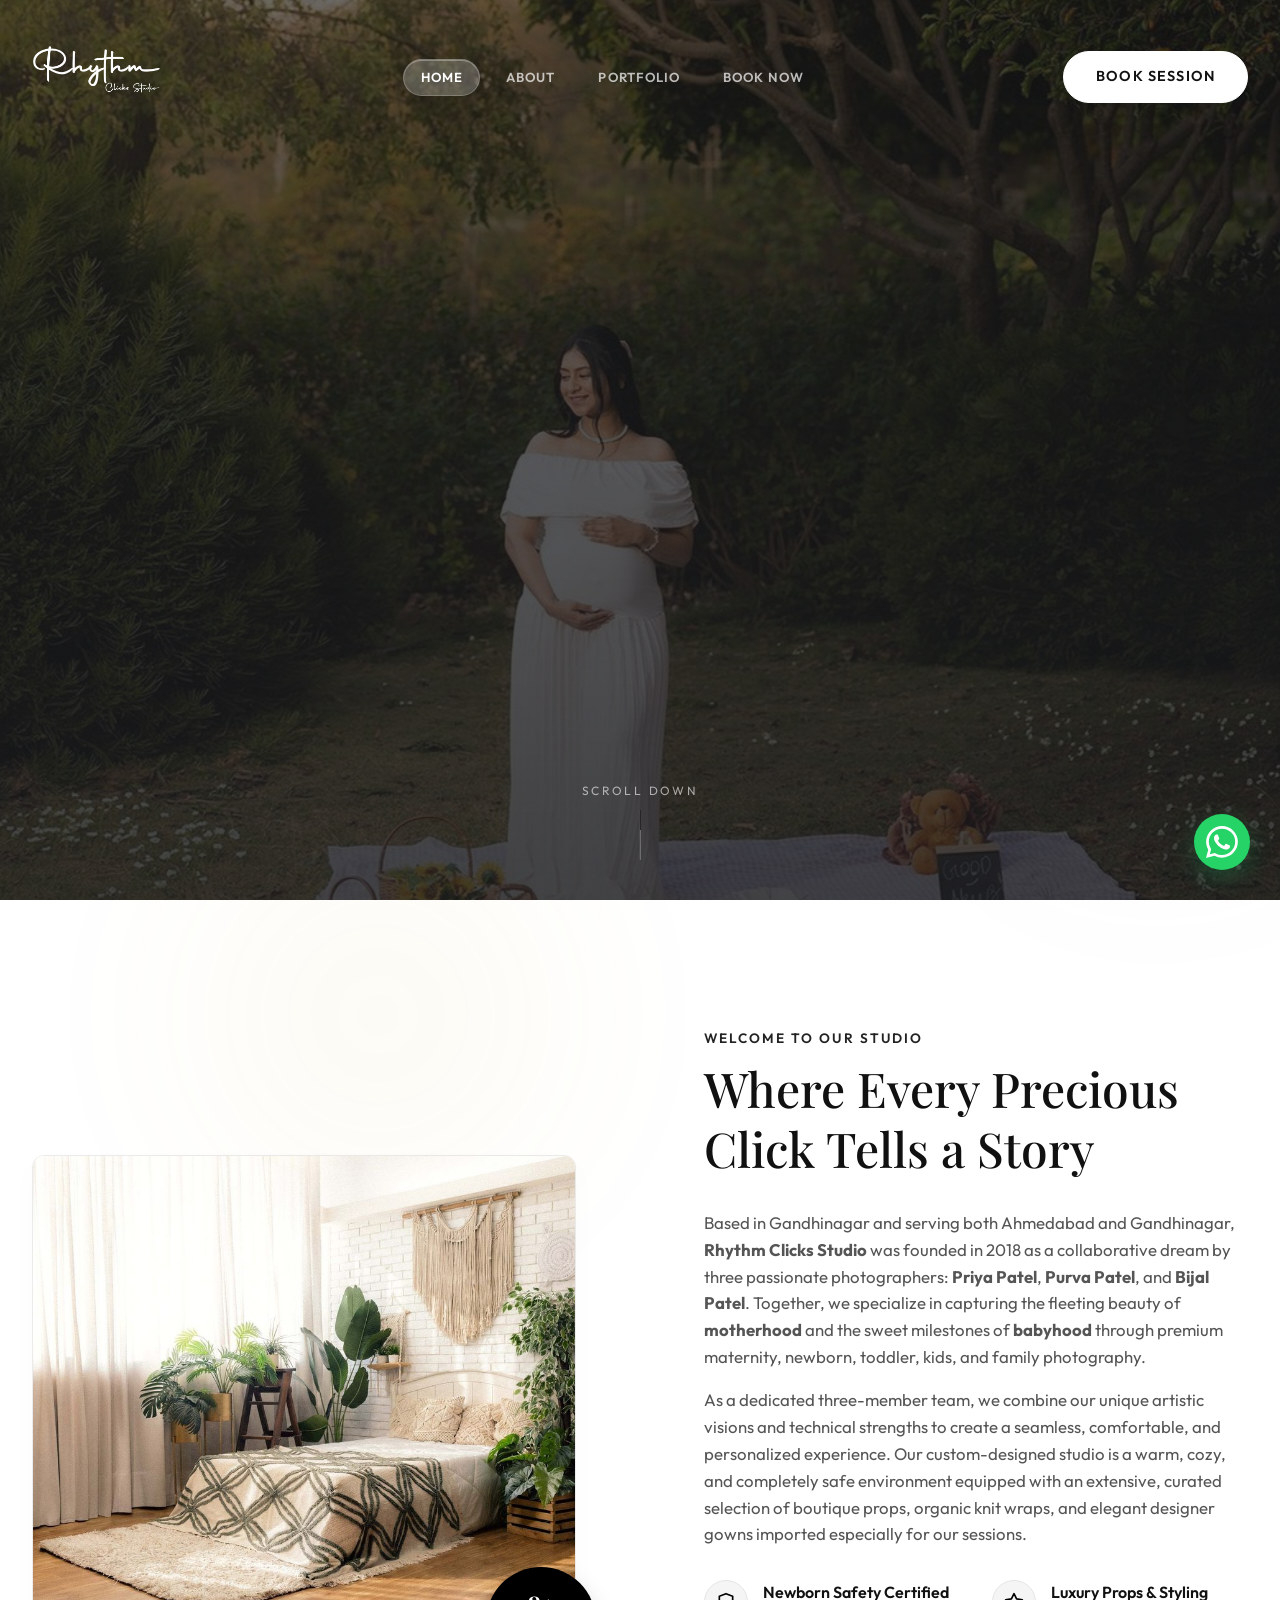
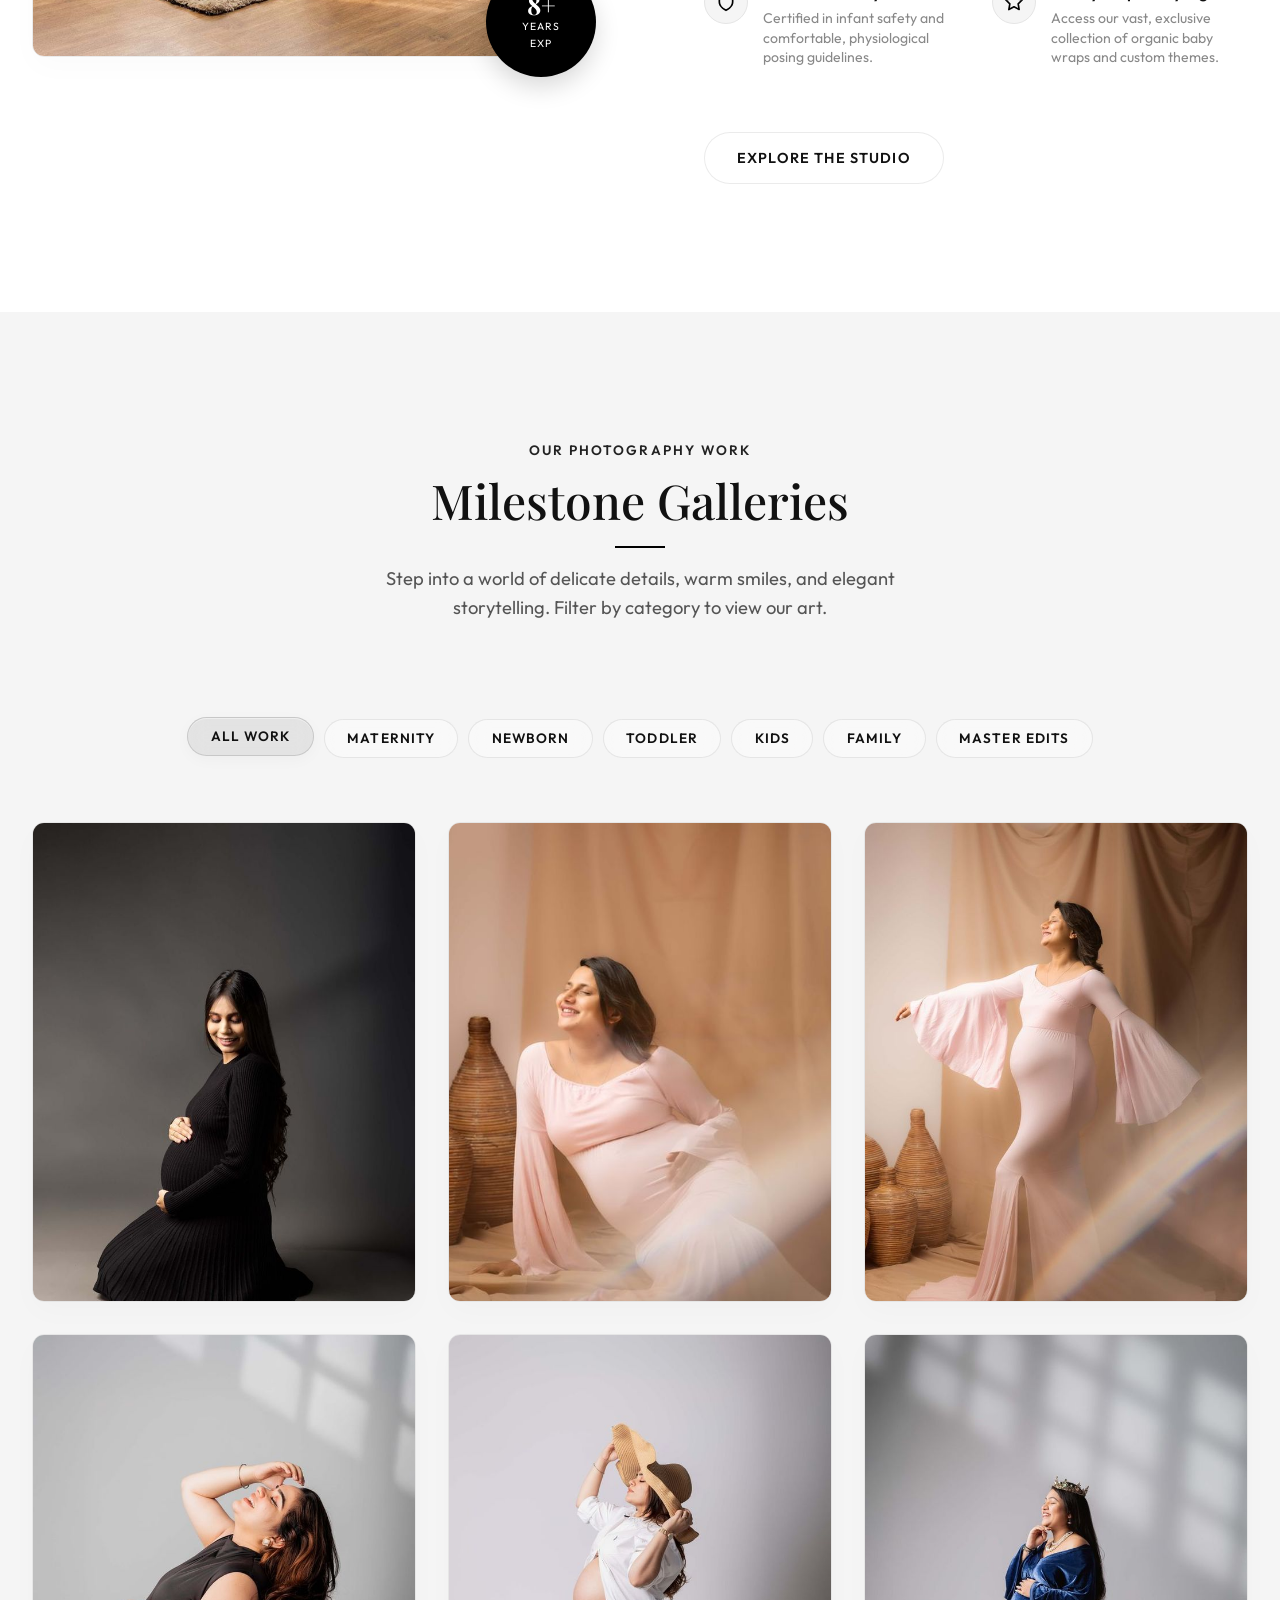
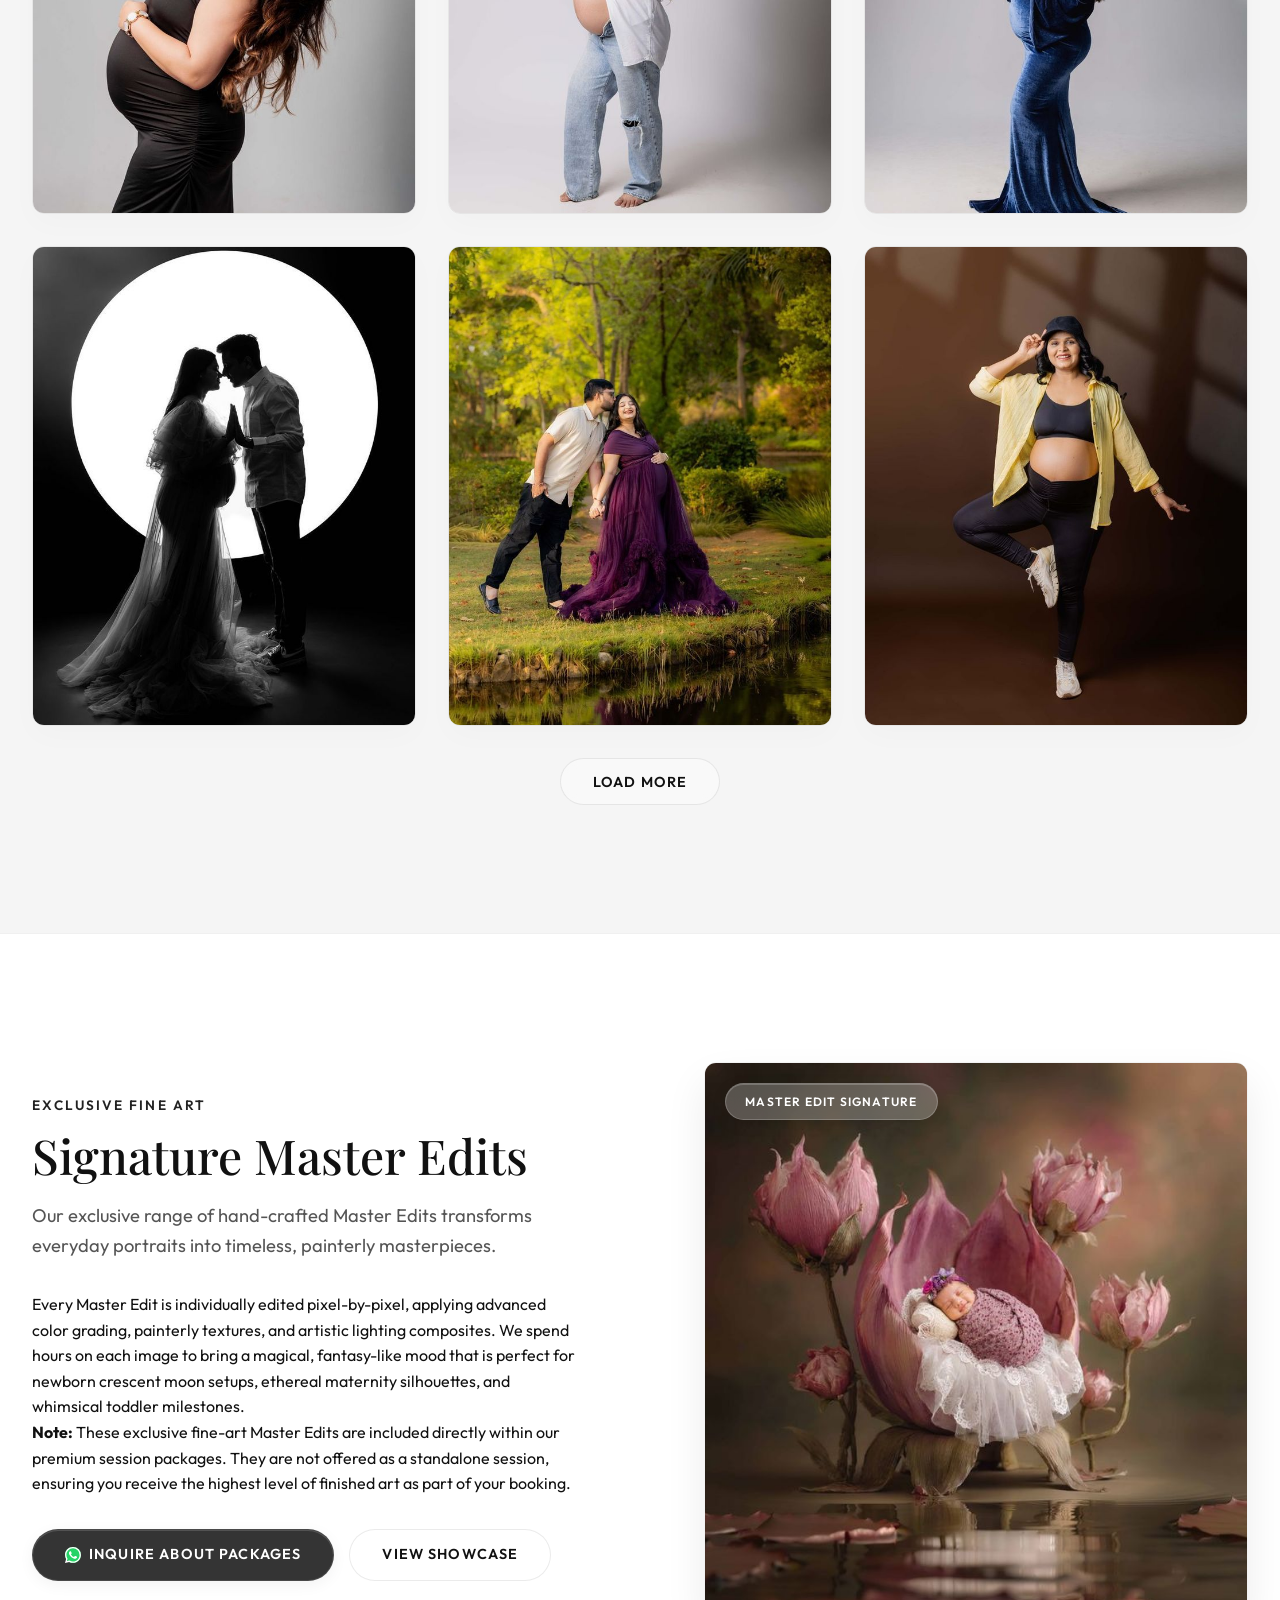
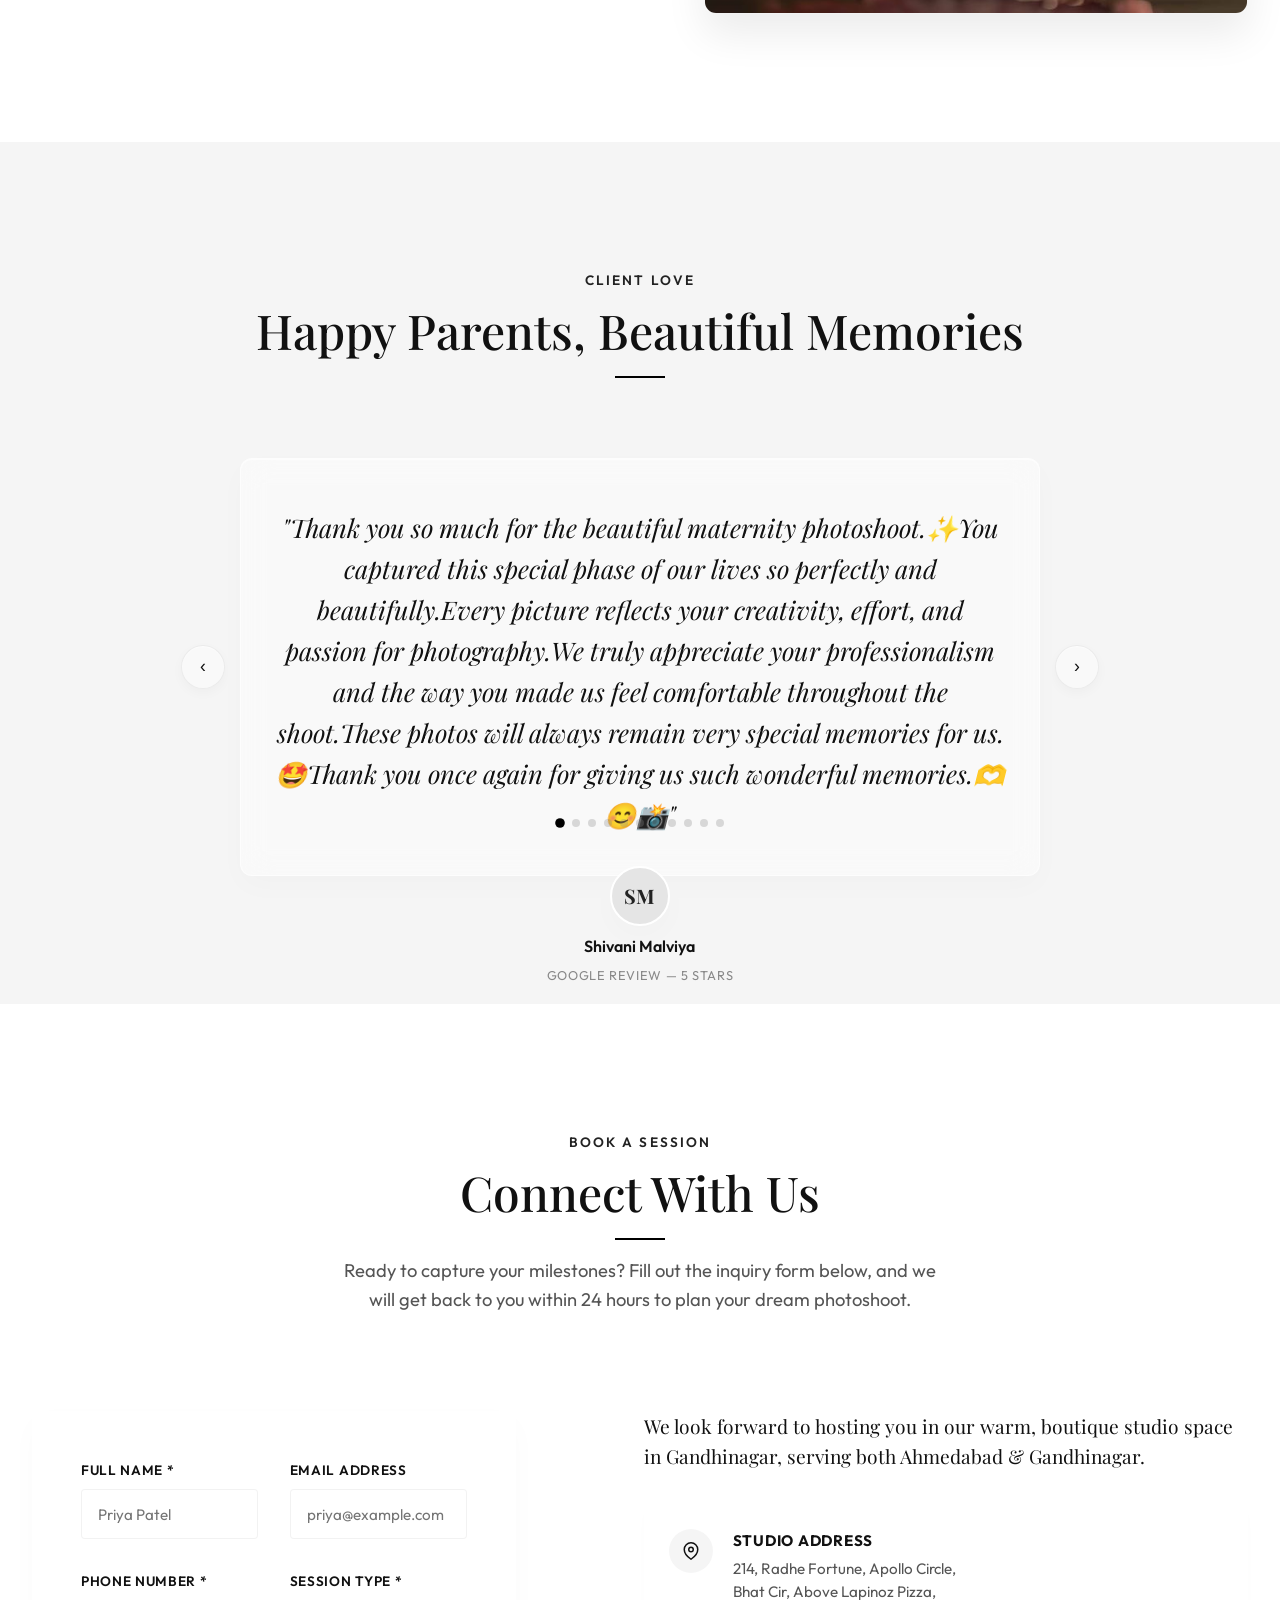
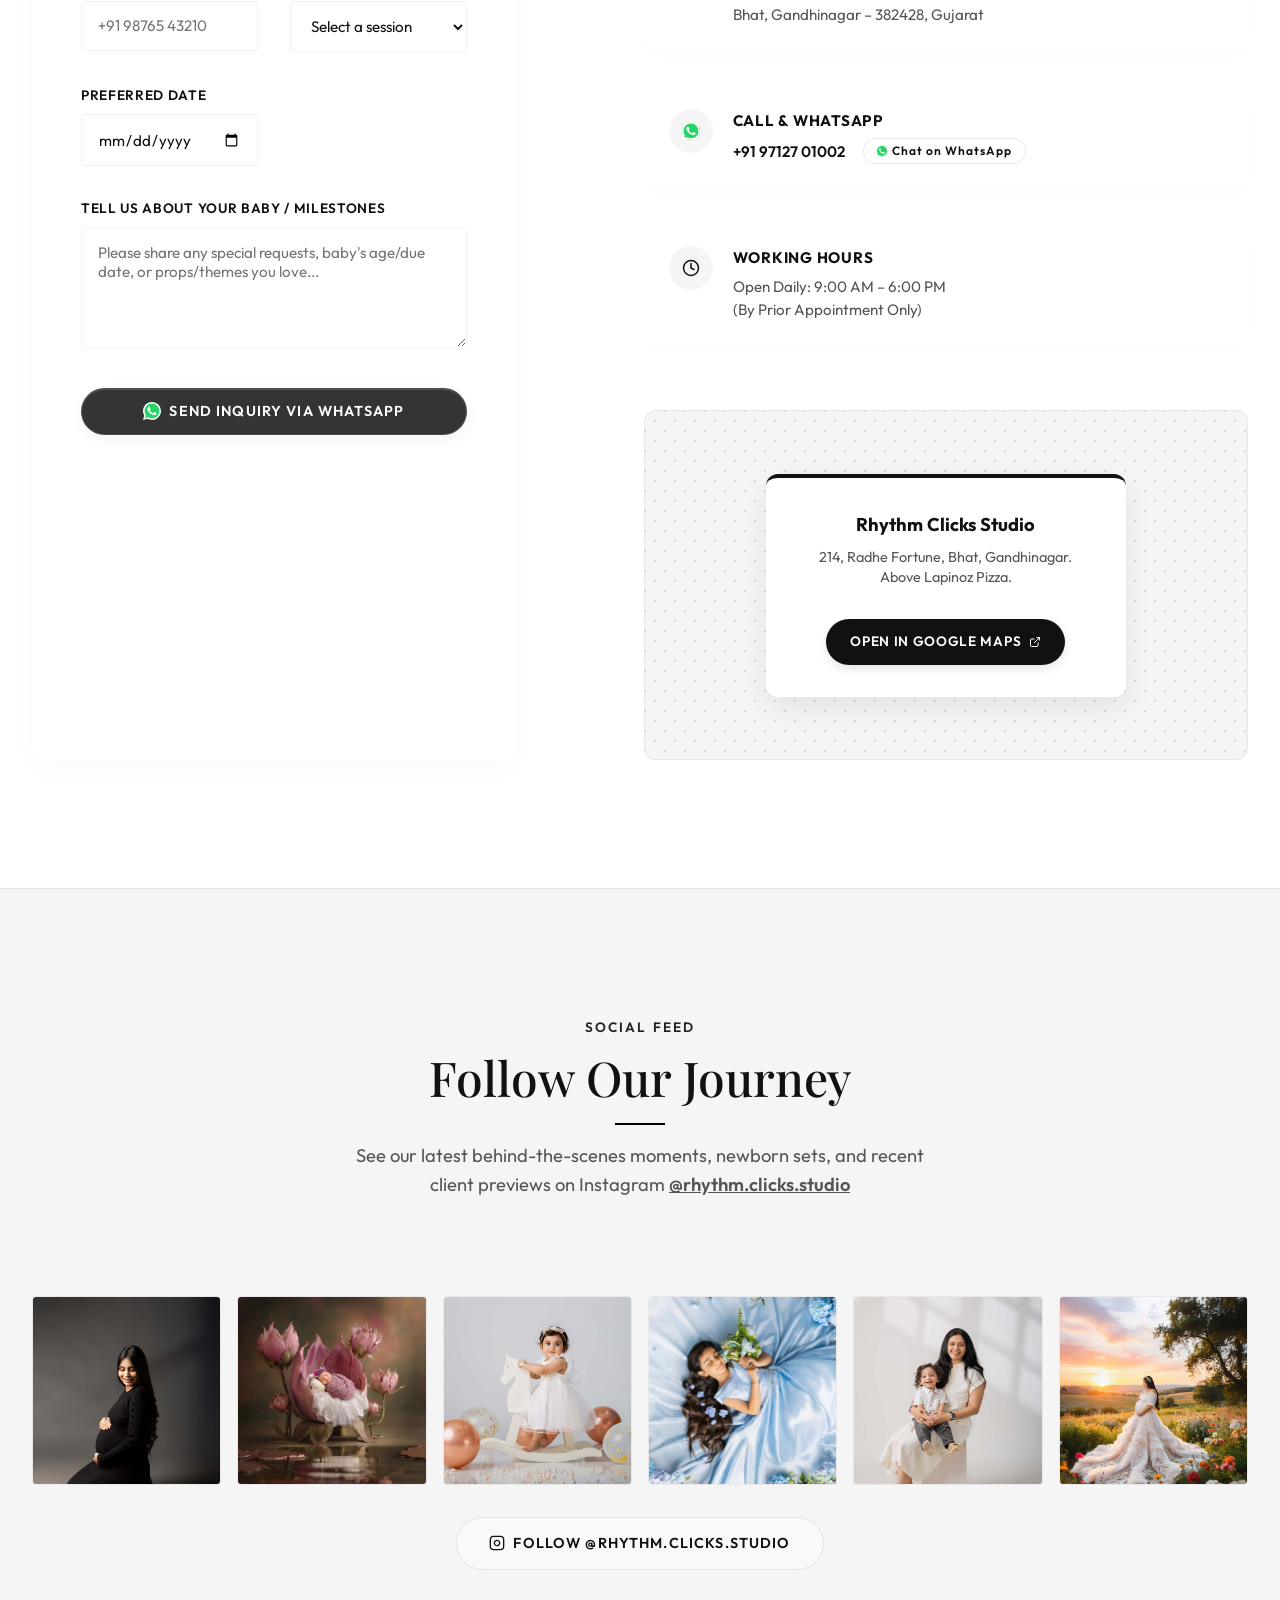
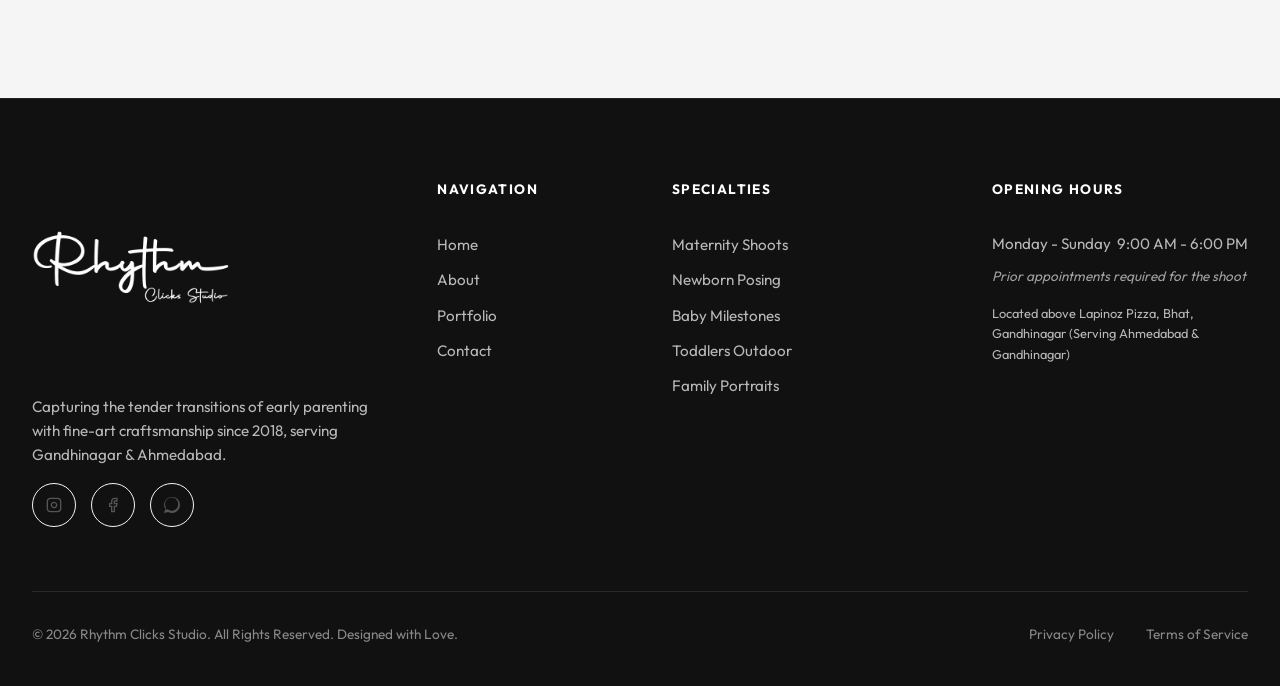
==== index.html @ a7fbfc79 "fix: resolve casing mismatch for Kids.jpg to fix visibility in Instagram section" ====
<!DOCTYPE html>
<html lang="en">
<head>
  <meta charset="UTF-8">
  <meta name="viewport" content="width=device-width, initial-scale=1.0">
  <meta name="google-site-verification" content="LbAuRZjhlCo3IKSQvk7MekFJ8sC1VqUsUbkaLsBL0Gs">
  <title>Rhythm Clicks Studio | Newborn & Maternity Photography</title>
  <meta name="description" content="Capture precious milestones with Rhythm Clicks Studio in Gandhinagar & Ahmedabad. Specializing in fine-art newborn, maternity, kids & family photography.">
  <link rel="canonical" href="https://rhythmclicksstudio.com/">

  <!-- Favicon Links -->
  <link rel="icon" type="image/x-icon" href="favicon.ico">
  <link rel="icon" type="image/png" sizes="32x32" href="assets/logo.png">
  <link rel="apple-touch-icon" href="assets/logo.png">
  
  <!-- Open Graph / Facebook (Social Preview) -->
  <meta property="og:type" content="website">
  <meta property="og:url" content="https://rhythmclicksstudio.com/">
  <meta property="og:title" content="Rhythm Clicks Studio | Newborn & Maternity Photography">
  <meta property="og:description" content="Capture precious milestones with Rhythm Clicks Studio in Gandhinagar & Ahmedabad. Specializing in fine-art newborn, maternity, kids & family photography.">
  <meta property="og:image" content="https://rhythmclicksstudio.com/assets/Hero.jpg">

  <!-- Twitter (Social Preview) -->
  <meta name="twitter:card" content="summary_large_image">
  <meta name="twitter:url" content="https://rhythmclicksstudio.com/">
  <meta name="twitter:title" content="Rhythm Clicks Studio | Newborn & Maternity Photography">
  <meta name="twitter:description" content="Capture precious milestones with Rhythm Clicks Studio in Gandhinagar & Ahmedabad. Specializing in fine-art newborn, maternity, kids & family photography.">
  <meta name="twitter:image" content="https://rhythmclicksstudio.com/assets/Hero.jpg">

  <!-- Schema Markup (JSON-LD Local Business) for Google Search Rich Cards & Local Pack -->
  <script type="application/ld+json">
  {
    "@context": "https://schema.org",
    "@type": "LocalBusiness",
    "name": "Rhythm Clicks Studio",
    "image": "https://rhythmclicksstudio.com/assets/logo.png",
    "@id": "https://rhythmclicksstudio.com",
    "url": "https://rhythmclicksstudio.com",
    "telephone": "+919712701002",
    "priceRange": "$$",
    "address": {
      "@type": "PostalAddress",
      "streetAddress": "Gandhinagar",
      "addressLocality": "Gandhinagar",
      "addressRegion": "Gujarat",
      "postalCode": "382010",
      "addressCountry": "IN"
    },
    "geo": {
      "@type": "GeoCoordinates",
      "latitude": 23.2156,
      "longitude": 72.6369
    },
    "openingHoursSpecification": {
      "@type": "OpeningHoursSpecification",
      "dayOfWeek": [
        "Monday",
        "Tuesday",
        "Wednesday",
        "Thursday",
        "Friday",
        "Saturday",
        "Sunday"
      ],
      "opens": "09:00",
      "closes": "18:00"
    },
    "sameAs": [
      "https://www.instagram.com/rhythm.clicks.studio"
    ]
  }
  </script>

  <!-- Google Tag (gtag.js) - Google Analytics & Ads Integration Placeholder -->
  <!-- Instructions: Replace G-XXXXXXXXXX and AW-YYYYYYYYY with your actual Google Measurement & Conversion IDs when you launch Ads -->
  <!--
  <script async src="https://www.googletagmanager.com/gtag/js?id=G-XXXXXXXXXX"></script>
  <script>
    window.dataLayer = window.dataLayer || [];
    function gtag(){dataLayer.push(arguments);}
    gtag('js', new Date());

    gtag('config', 'G-XXXXXXXXXX');
    gtag('config', 'AW-YYYYYYYYY');
  </script>
  -->

  <link rel="preload" as="image" href="assets/Hero.jpg">
  <link rel="stylesheet" href="style.css">
  <script src="gallery_data.js" defer></script>
  <script src="app.js" defer></script>
</head>
<body>

  <!-- --- Ambient Background Blobs for Liquid Glass Blurs --- -->
  <div class="glass-blob glass-blob-1"></div>
  <div class="glass-blob glass-blob-2"></div>
  <div class="glass-blob glass-blob-3"></div>

  <!-- --- Header / Navigation --- -->
  <header id="header">
    <div class="container nav-container">
      <a href="#" class="logo" id="nav-logo">
        <img src="assets/logo.png" alt="Rhythm Clicks Studio Logo">
      </a>
      
      <nav class="nav-menu">
        <ul>
          <li><a href="#" class="nav-link active">Home</a></li>
          <li><a href="#about" class="nav-link">About</a></li>
          <li><a href="#portfolio" class="nav-link">Portfolio</a></li>
          <li><a href="#contact" class="nav-link">Book Now</a></li>
        </ul>
      </nav>
      
      <div class="nav-cta">
        <a href="#contact" class="btn btn-primary" id="btn-header-book">Book Session</a>
      </div>
      
      <button class="hamburger" id="hamburger-toggle" aria-label="Toggle Navigation">
        <span class="hamburger-line"></span>
        <span class="hamburger-line"></span>
        <span class="hamburger-line"></span>
      </button>
    </div>
  </header>

  <!-- --- Mobile Drawer --- -->
  <div class="mobile-nav" id="mobile-menu">
    <ul>
      <li><a href="#" class="nav-link mobile-link active">Home</a></li>
      <li><a href="#about" class="nav-link mobile-link">About</a></li>
      <li><a href="#portfolio" class="nav-link mobile-link">Portfolio</a></li>
      <li><a href="#contact" class="nav-link mobile-link">Book Now</a></li>
    </ul>
    <a href="#contact" class="btn btn-primary mobile-link" style="text-align: center;">Book Session</a>
  </div>

  <!-- --- Hero Section --- -->
  <section class="hero" id="home">
    <div class="hero-bg-slider" id="hero-slider">
      <!-- Slides will toggle active via JS, referencing generated images -->
      <div class="hero-slide active" style="background-image: url('assets/Hero.jpg'); background-position: center 80%;"></div>
      <div class="hero-slide" data-src="assets/Maternity.jpg" style="background-position: center 50%;"></div>
      <div class="hero-slide" data-src="assets/Newborn.jpg"></div>
      <div class="hero-slide" data-src="assets/Toddler.jpg"></div>
    </div>
    <div class="hero-overlay"></div>
    
    <div class="container">
      <div class="hero-content">
        <h1>Capturing the Rhythm of Babyhood & Motherhood</h1>
        <p>Premium fine-art photography studio based in Gandhinagar, serving both Ahmedabad & Gandhinagar. Specializing in maternity, newborn, toddler, kids, and family portraits. Creating timeless memories with safety, comfort, and premium artistry since 2018.</p>
        <div class="hero-actions">
          <a href="#contact" class="btn btn-primary">Book Your Session</a>
          <a href="#portfolio" class="btn btn-secondary">View Galleries</a>
        </div>
      </div>
    </div>
    
    <div class="scroll-indicator" id="scroll-to-about">
      <span>Scroll Down</span>
      <div class="scroll-line"></div>
    </div>
  </section>

  <main>
    <!-- --- About Section --- -->
    <section class="section-padding" id="about">
      <div class="container">
        <div class="about-grid">
          <div class="about-image reveal">
            <div class="about-image-wrapper">
              <img src="assets/Studio.jpg" alt="Rhythm Clicks Studio cozy prop-filled baby photography studio Gandhinagar & Ahmedabad" loading="lazy">
            </div>
            <div class="about-badge">
              <span>8+</span>
              <small>Years Exp</small>
            </div>
          </div>
          
          <div class="about-content reveal reveal-delay-2">
            <span class="subtitle">Welcome to Our Studio</span>
            <h2>Where Every Precious Click Tells a Story</h2>
            <p>Based in Gandhinagar and serving both Ahmedabad and Gandhinagar, <strong>Rhythm Clicks Studio</strong> was founded in 2018 as a collaborative dream by three passionate photographers: <strong>Priya Patel</strong>, <strong>Purva Patel</strong>, and <strong>Bijal Patel</strong>. Together, we specialize in capturing the fleeting beauty of <strong>motherhood</strong> and the sweet milestones of <strong>babyhood</strong> through premium maternity, newborn, toddler, kids, and family photography.</p>
            <p>As a dedicated three-member team, we combine our unique artistic visions and technical strengths to create a seamless, comfortable, and personalized experience. Our custom-designed studio is a warm, cozy, and completely safe environment equipped with an extensive, curated selection of boutique props, organic knit wraps, and elegant designer gowns imported especially for our sessions.</p>
            
            <div class="about-features">
              <div class="feature-item">
                <div class="feature-icon">
                  <svg width="20" height="20" viewBox="0 0 24 24" fill="none" stroke="currentColor" stroke-width="2" stroke-linecap="round" stroke-linejoin="round"><path d="M12 22s8-4 8-10V5l-8-3-8 3v7c0 6 8 10 8 10z"/></svg>
                </div>
                <div class="feature-text">
                  <div class="feature-title">Newborn Safety Certified</div>
                  <p>Certified in infant safety and comfortable, physiological posing guidelines.</p>
                </div>
              </div>
              
              <div class="feature-item">
                <div class="feature-icon">
                  <svg width="20" height="20" viewBox="0 0 24 24" fill="none" stroke="currentColor" stroke-width="2" stroke-linecap="round" stroke-linejoin="round"><polygon points="12 2 15.09 8.26 22 9.27 17 14.14 18.18 21.02 12 17.77 5.82 21.02 7 14.14 2 9.27 8.91 8.26 12 2"/></svg>
                </div>
                <div class="feature-text">
                  <div class="feature-title">Luxury Props & Styling</div>
                  <p>Access our vast, exclusive collection of organic baby wraps and custom themes.</p>
                </div>
              </div>
            </div>
            
            <a href="#contact" class="btn btn-secondary">Explore The Studio</a>
          </div>
        </div>
      </div>
    </section>

    <!-- --- Portfolio Section --- -->
    <section class="section-padding" style="background-color: var(--bg-secondary);" id="portfolio">
      <div class="container">
        <div class="section-header reveal">
          <span class="subtitle">Our Photography Work</span>
          <h2>Milestone Galleries</h2>
          <p class="lead">Step into a world of delicate details, warm smiles, and elegant storytelling. Filter by category to view our art.</p>
        </div>
        
        <div class="portfolio-filters reveal reveal-delay-1">
          <button class="filter-btn active" data-filter="all">All Work</button>
          <button class="filter-btn" data-filter="maternity">Maternity</button>
          <button class="filter-btn" data-filter="newborn">Newborn</button>
          <button class="filter-btn" data-filter="toddler">Toddler</button>
          <button class="filter-btn" data-filter="kids">Kids</button>
          <button class="filter-btn" data-filter="family">Family</button>
          <button class="filter-btn" data-filter="master-edits">Master Edits</button>
        </div>
        
        <div class="portfolio-grid reveal reveal-delay-2" id="portfolio-container">
          <!-- Dynamically populated via app.js and gallery.json -->
        </div>
        
        <div class="portfolio-load-more" style="text-align: center; margin-top: var(--spacing-md); display: flex; justify-content: center;">
          <button id="load-more-btn" class="btn btn-secondary" style="display: none;">Load More</button>
        </div>
      </div>
    </section>

    <!-- --- Signature Master Edits Section --- -->
    <section class="section-padding master-edits-section" id="master-edits">
      <div class="container">
        <div class="master-edits-grid">
          <div class="master-edit-content reveal">
            <span class="subtitle">Exclusive Fine Art</span>
            <h2>Signature Master Edits</h2>
            <p class="lead">Our exclusive range of hand-crafted Master Edits transforms everyday portraits into timeless, painterly masterpieces.</p>
            <p>Every Master Edit is individually edited pixel-by-pixel, applying advanced color grading, painterly textures, and artistic lighting composites. We spend hours on each image to bring a magical, fantasy-like mood that is perfect for newborn crescent moon setups, ethereal maternity silhouettes, and whimsical toddler milestones.</p>
            <p><strong>Note:</strong> These exclusive fine-art Master Edits are included directly within our premium session packages. They are not offered as a standalone session, ensuring you receive the highest level of finished art as part of your booking.</p>
            
            <div style="margin-top: var(--spacing-md); display: flex; gap: 15px; flex-wrap: wrap;">
              <a href="https://wa.me/919712701002?text=Hi%20Rhythm%20Clicks%20Studio,%20I%20am%20interested%20in%20booking%20a%20photography%20package%20including%20your%20Master%20Edits!" class="btn btn-primary" target="_blank" rel="noopener">
                <svg class="whatsapp-icon" style="width: 16px; height: 16px; margin-right: 8px; display: inline-block; vertical-align: middle;" viewBox="0 0 16 16"><circle cx="8" cy="8" r="8" fill="#25D366" class="wa-bg"/><path fill="#fff" d="M13.601 2.326A7.85 7.85 0 0 0 7.994 0C3.627 0 .068 3.558.064 7.926c0 1.399.366 2.76 1.057 3.965L0 16l4.204-1.102a7.9 7.9 0 0 0 3.79.965h.004c4.368 0 7.926-3.558 7.93-7.93A7.9 7.9 0 0 0 13.6 2.326zM7.994 14.521a6.6 6.6 0 0 1-3.356-.92l-.24-.144-2.494.654.666-2.433-.156-.251a6.56 6.56 0 0 1-1.007-3.505c0-3.626 2.957-6.584 6.591-6.584a6.56 6.56 0 0 1 4.66 1.931 6.56 6.56 0 0 1 1.928 4.66c-.004 3.639-2.961 6.592-6.592 6.592m3.615-4.934c-.197-.099-1.17-.578-1.353-.646-.182-.065-.315-.099-.445.099-.133.197-.513.646-.627.775-.114.133-.232.148-.43.05-.197-.1-.836-.308-1.592-.985-.59-.525-.985-1.175-1.103-1.372-.114-.198-.011-.304.088-.403.087-.088.197-.232.296-.346.1-.114.133-.198.198-.33.065-.134.034-.248-.015-.347-.05-.099-.445-1.076-.612-1.47-.16-.389-.323-.335-.445-.34-.114-.007-.247-.007-.38-.007a.73.73 0 0 0-.529.247c-.182.198-.691.677-.691 1.654s.71 1.916.81 2.049c.098.133 1.394 2.132 3.383 2.992.47.205.84.326 1.129.418.475.152.904.129 1.246.08.38-.058 1.171-.48 1.338-.943.164-.464.164-.86.114-.943-.049-.084-.182-.133-.38-.232"/></svg>
                Inquire About Packages
              </a>
              <a href="#portfolio" class="btn btn-secondary">View Showcase</a>
            </div>
          </div>
          
          <div class="master-edit-display reveal reveal-delay-2">
            <span class="master-edit-tag">Master Edit Signature</span>
            <img src="assets/gallery/master-edits/_RCS0087%20(1).jpg" alt="Rhythm Clicks Studio signature fine-art master edit portrait" loading="lazy">
          </div>
        </div>
      </div>
    </section>



    <!-- --- Testimonials Section --- -->
    <section class="section-padding testimonials">
      <div class="container">
        <div class="section-header reveal">
          <span class="subtitle">Client Love</span>
          <h2>Happy Parents, Beautiful Memories</h2>
        </div>
        
        <div class="testimonial-container reveal reveal-delay-1">
          <button class="slider-ctrl slider-ctrl-prev" id="slider-prev" aria-label="Previous Slide">‹</button>
          <button class="slider-ctrl slider-ctrl-next" id="slider-next" aria-label="Next Slide">›</button>
          
          <div class="testimonial-slider" id="testimonial-slider">
            <!-- Slide 1 -->
            <div class="testimonial-slide active">
              <div class="testimonial-quote">
                "Thank you so much for the beautiful maternity photoshoot.✨️You captured this special phase of our lives so perfectly and beautifully.Every picture reflects your creativity, effort, and passion for photography.We truly appreciate your professionalism and the way you made us feel comfortable throughout the shoot.These photos will always remain very special memories for us. 🤩Thank you once again for giving us such wonderful memories.🫶😊📸"
              </div>
              <div class="testimonial-client">
                <div class="client-avatar">SM</div>
                <div class="client-info">
                  <div class="client-name">Shivani Malviya</div>
                  <span>Google Review — 5 Stars</span>
                </div>
              </div>
            </div>
            
            <!-- Slide 2 -->
            <div class="testimonial-slide">
              <div class="testimonial-quote">
                "The whole staff was really well-behaved. They're great with toddlers, super professional, and their service is top-notch. They're always on time and they work really well with customers."
              </div>
              <div class="testimonial-client">
                <div class="client-avatar">SL</div>
                <div class="client-info">
                  <div class="client-name">Sanjay Lunayach</div>
                  <span>Google Review — 5 Stars</span>
                </div>
              </div>
            </div>
            


            <!-- Slide 4 -->
            <div class="testimonial-slide">
              <div class="testimonial-quote">
                "Specially thanks to Purvabhai, who is such an excellent & very talented and made the whole experience even more memorable of our maternity photoshoot. Highly recommended Rhythm Click Studio."
              </div>
              <div class="testimonial-client">
                <div class="client-avatar">PD</div>
                <div class="client-info">
                  <div class="client-name">Patel Divyang</div>
                  <span>Google Review — 5 Stars</span>
                </div>
              </div>
            </div>

            <!-- Slide 5 -->
            <div class="testimonial-slide">
              <div class="testimonial-quote">
                "We highly recommend Rhythm. My daughter enjoyed full session of the photography,they had all props available and ready to make my daughter comfortable and happy."
              </div>
              <div class="testimonial-client">
                <div class="client-avatar">HD</div>
                <div class="client-info">
                  <div class="client-name">Hetal Dave</div>
                  <span>Google Review — 5 Stars</span>
                </div>
              </div>
            </div>

            <!-- Slide 6 -->
            <div class="testimonial-slide">
              <div class="testimonial-quote">
                "I had meternity shoot with them, had very good experience, very cooperative. I got edited pics and they are beautiful. thank you team rhythm"
              </div>
              <div class="testimonial-client">
                <div class="client-avatar">TP</div>
                <div class="client-info">
                  <div class="client-name">Trupti Patel</div>
                  <span>Google Review — 5 Stars</span>
                </div>
              </div>
            </div>

            <!-- Slide 7 -->
            <div class="testimonial-slide">
              <div class="testimonial-quote">
                "We had fantastic experience with them. Went there for newborn studio. Very welcoming behaviour from them for baby and parent both. Highly recommend."
              </div>
              <div class="testimonial-client">
                <div class="client-avatar">RS</div>
                <div class="client-info">
                  <div class="client-name">Rucha Shah</div>
                  <span>Google Review — 5 Stars</span>
                </div>
              </div>
            </div>

            <!-- Slide 8 -->
            <div class="testimonial-slide">
              <div class="testimonial-quote">
                "I wanted to say a huge thank you for the amazing maternity photoshoot❤️. You were so professional and made me feel so comfortable. I love the pictures!"
              </div>
              <div class="testimonial-client">
                <div class="client-avatar">SK</div>
                <div class="client-info">
                  <div class="client-name">Swati Karkera</div>
                  <span>Google Review — 5 Stars</span>
                </div>
              </div>
            </div>

            <!-- Slide 9 -->
            <div class="testimonial-slide">
              <div class="testimonial-quote">
                "Go for it .. they bring a best photographs out of you .. we had really nice experience with them"
              </div>
              <div class="testimonial-client">
                <div class="client-avatar">HJ</div>
                <div class="client-info">
                  <div class="client-name">Henal Jethi</div>
                  <span>Google Review — 5 Stars</span>
                </div>
              </div>
            </div>

            <!-- Slide 10 -->
            <div class="testimonial-slide">
              <div class="testimonial-quote">
                "Just wanted to say a big thank you for the amazing photos and the album – everything turned out beautifully! You guys are extremely professional and patient."
              </div>
              <div class="testimonial-client">
                <div class="client-avatar">PN</div>
                <div class="client-info">
                  <div class="client-name">Prachi Nahata</div>
                  <span>Google Review — 5 Stars</span>
                </div>
              </div>
            </div>

            <!-- Slide 11 -->
            <div class="testimonial-slide">
              <div class="testimonial-quote">
                "I had maternity shoot done with Rhythm studio, i am so impressed with the service they have provided. The gowns, props, and editing are all top-class."
              </div>
              <div class="testimonial-client">
                <div class="client-avatar">NK</div>
                <div class="client-info">
                  <div class="client-name">Nikita Keshvani</div>
                  <span>Google Review — 5 Stars</span>
                </div>
              </div>
            </div>

            <!-- Slide 12 -->
            <div class="testimonial-slide">
              <div class="testimonial-quote">
                "Just Awesome experience...! You guys just made our journey beautiful nd memorable ❤️"
              </div>
              <div class="testimonial-client">
                <div class="client-avatar">PP</div>
                <div class="client-info">
                  <div class="client-name">Preeti Patel</div>
                  <span>Google Review — 5 Stars</span>
                </div>
              </div>
            </div>
          </div>
          
          <div class="slider-dots" id="slider-dots">
            <!-- Dynamically populated via app.js -->
          </div>
        </div>
      </div>
    </section>



    <!-- --- Contact & Booking --- -->
    <section class="section-padding" id="contact">
      <div class="container">
        <div class="section-header reveal">
          <span class="subtitle">Book a Session</span>
          <h2>Connect With Us</h2>
          <p class="lead">Ready to capture your milestones? Fill out the inquiry form below, and we will get back to you within 24 hours to plan your dream photoshoot.</p>
        </div>
        
        <div class="contact-grid">
          <!-- Form Card -->
          <div class="booking-form-wrapper reveal">
            <form id="booking-form" novalidate>
              <div class="form-row">
                <div class="form-group">
                  <label for="form-name">Full Name *</label>
                  <input type="text" id="form-name" placeholder="Priya Patel" required>
                </div>
                <div class="form-group">
                  <label for="form-email">Email Address</label>
                  <input type="email" id="form-email" placeholder="priya@example.com">
                </div>
              </div>
              
              <div class="form-row">
                <div class="form-group">
                  <label for="form-phone">Phone Number *</label>
                  <input type="tel" id="form-phone" placeholder="+91 98765 43210" required>
                </div>
                <div class="form-group">
                  <label for="form-session-type">Session Type *</label>
                  <select id="form-session-type" required>
                    <option value="" disabled selected>Select a session</option>
                    <option value="Maternity shoot">Maternity shoot</option>
                    <option value="Newborn (0-2 m)">Newborn (0-2 m)</option>
                    <option value="Toddlers (2M to 12M)">Toddlers (2M to 12M)</option>
                    <option value="Kids (1 to 10 Years)">Kids (1 to 10 Years)</option>
                    <option value="Other special shoots">Other special shoots</option>
                  </select>
                </div>
              </div>
              
              <div class="form-row">
                <div class="form-group">
                  <label for="form-date">Preferred Date</label>
                  <input type="date" id="form-date">
                </div>
              </div>
              
              <div class="form-group">
                <label for="form-message">Tell us about your baby / milestones</label>
                <textarea id="form-message" placeholder="Please share any special requests, baby's age/due date, or props/themes you love..."></textarea>
              </div>
              
              <button type="submit" class="btn btn-primary" style="width: 100%; display: flex; align-items: center; justify-content: center; gap: 8px;">
                <svg class="whatsapp-icon" style="width: 18px; height: 18px;" viewBox="0 0 16 16"><circle cx="8" cy="8" r="8" fill="#25D366" class="wa-bg"/><path fill="#fff" d="M13.601 2.326A7.85 7.85 0 0 0 7.994 0C3.627 0 .068 3.558.064 7.926c0 1.399.366 2.76 1.057 3.965L0 16l4.204-1.102a7.9 7.9 0 0 0 3.79.965h.004c4.368 0 7.926-3.558 7.93-7.93A7.9 7.9 0 0 0 13.6 2.326zM7.994 14.521a6.6 6.6 0 0 1-3.356-.92l-.24-.144-2.494.654.666-2.433-.156-.251a6.56 6.56 0 0 1-1.007-3.505c0-3.626 2.957-6.584 6.591-6.584a6.56 6.56 0 0 1 4.66 1.931 6.56 6.56 0 0 1 1.928 4.66c-.004 3.639-2.961 6.592-6.592 6.592m3.615-4.934c-.197-.099-1.17-.578-1.353-.646-.182-.065-.315-.099-.445.099-.133.197-.513.646-.627.775-.114.133-.232.148-.43.05-.197-.1-.836-.308-1.592-.985-.59-.525-.985-1.175-1.103-1.372-.114-.198-.011-.304.088-.403.087-.088.197-.232.296-.346.1-.114.133-.198.198-.33.065-.134.034-.248-.015-.347-.05-.099-.445-1.076-.612-1.47-.16-.389-.323-.335-.445-.34-.114-.007-.247-.007-.38-.007a.73.73 0 0 0-.529.247c-.182.198-.691.677-.691 1.654s.71 1.916.81 2.049c.098.133 1.394 2.132 3.383 2.992.47.205.84.326 1.129.418.475.152.904.129 1.246.08.38-.058 1.171-.48 1.338-.943.164-.464.164-.86.114-.943-.049-.084-.182-.133-.38-.232"/></svg>
                Send Inquiry via WhatsApp
              </button>
            </form>
          </div>
          
          <!-- Details & Map Sidebar -->
          <div class="contact-info reveal reveal-delay-2">
            <div class="info-lead">
              We look forward to hosting you in our warm, boutique studio space in Gandhinagar, serving both Ahmedabad & Gandhinagar.
            </div>
            
            <div class="info-list">
              <!-- Item 1: Address -->
              <div class="info-card">
                <div class="info-icon">
                  <svg width="18" height="18" viewBox="0 0 24 24" fill="none" stroke="currentColor" stroke-width="2" stroke-linecap="round" stroke-linejoin="round"><path d="M21 10c0 7-9 13-9 13s-9-6-9-13a9 9 0 0 1 18 0z"/><circle cx="12" cy="10" r="3"/></svg>
                </div>
                <div class="info-content">
                  <div class="info-title">Studio Address</div>
                  <p>214, Radhe Fortune, Apollo Circle,<br>Bhat Cir, Above Lapinoz Pizza,<br>Bhat, Gandhinagar – 382428, Gujarat</p>
                </div>
              </div>
              
              <!-- Item 2: Phone -->
              <div class="info-card">
                <div class="info-icon">
                  <svg class="whatsapp-icon" style="width: 18px; height: 18px;" viewBox="0 0 16 16"><circle cx="8" cy="8" r="8" fill="#25D366" class="wa-bg"/><path fill="#fff" d="M13.601 2.326A7.85 7.85 0 0 0 7.994 0C3.627 0 .068 3.558.064 7.926c0 1.399.366 2.76 1.057 3.965L0 16l4.204-1.102a7.9 7.9 0 0 0 3.79.965h.004c4.368 0 7.926-3.558 7.93-7.93A7.9 7.9 0 0 0 13.6 2.326zM7.994 14.521a6.6 6.6 0 0 1-3.356-.92l-.24-.144-2.494.654.666-2.433-.156-.251a6.56 6.56 0 0 1-1.007-3.505c0-3.626 2.957-6.584 6.591-6.584a6.56 6.56 0 0 1 4.66 1.931 6.56 6.56 0 0 1 1.928 4.66c-.004 3.639-2.961 6.592-6.592 6.592m3.615-4.934c-.197-.099-1.17-.578-1.353-.646-.182-.065-.315-.099-.445.099-.133.197-.513.646-.627.775-.114.133-.232.148-.43.05-.197-.1-.836-.308-1.592-.985-.59-.525-.985-1.175-1.103-1.372-.114-.198-.011-.304.088-.403.087-.088.197-.232.296-.346.1-.114.133-.198.198-.33.065-.134.034-.248-.015-.347-.05-.099-.445-1.076-.612-1.47-.16-.389-.323-.335-.445-.34-.114-.007-.247-.007-.38-.007a.73.73 0 0 0-.529.247c-.182.198-.691.677-.691 1.654s.71 1.916.81 2.049c.098.133 1.394 2.132 3.383 2.992.47.205.84.326 1.129.418.475.152.904.129 1.246.08.38-.058 1.171-.48 1.338-.943.164-.464.164-.86.114-.943-.049-.084-.182-.133-.38-.232"/></svg>
                </div>
                <div class="info-content">
                  <div class="info-title">Call & WhatsApp</div>
                  <p><a href="tel:+919712701002" style="margin-right: 15px;">+91 97127 01002</a> <a href="https://wa.me/919712701002?text=Hi%20Rhythm%20Clicks%20Studio!%20I'd%20like%20to%20inquire%20about%20a%20photoshoot%20session." class="btn btn-secondary" style="padding: 0.2rem 0.8rem; font-size: 0.75rem; text-transform: none; display: inline-flex; align-items: center; gap: 4px;" target="_blank" rel="noopener"><svg class="whatsapp-icon" style="width: 12px; height: 12px;" viewBox="0 0 16 16"><circle cx="8" cy="8" r="8" fill="#25D366" class="wa-bg"/><path fill="#fff" d="M13.601 2.326A7.85 7.85 0 0 0 7.994 0C3.627 0 .068 3.558.064 7.926c0 1.399.366 2.76 1.057 3.965L0 16l4.204-1.102a7.9 7.9 0 0 0 3.79.965h.004c4.368 0 7.926-3.558 7.93-7.93A7.9 7.9 0 0 0 13.6 2.326zM7.994 14.521a6.6 6.6 0 0 1-3.356-.92l-.24-.144-2.494.654.666-2.433-.156-.251a6.56 6.56 0 0 1-1.007-3.505c0-3.626 2.957-6.584 6.591-6.584a6.56 6.56 0 0 1 4.66 1.931 6.56 6.56 0 0 1 1.928 4.66c-.004 3.639-2.961 6.592-6.592 6.592m3.615-4.934c-.197-.099-1.17-.578-1.353-.646-.182-.065-.315-.099-.445.099-.133.197-.513.646-.627.775-.114.133-.232.148-.43.05-.197-.1-.836-.308-1.592-.985-.59-.525-.985-1.175-1.103-1.372-.114-.198-.011-.304.088-.403.087-.088.197-.232.296-.346.1-.114.133-.198.198-.33.065-.134.034-.248-.015-.347-.05-.099-.445-1.076-.612-1.47-.16-.389-.323-.335-.445-.34-.114-.007-.247-.007-.38-.007a.73.73 0 0 0-.529.247c-.182.198-.691.677-.691 1.654s.71 1.916.81 2.049c.098.133 1.394 2.132 3.383 2.992.47.205.84.326 1.129.418.475.152.904.129 1.246.08.38-.058 1.171-.48 1.338-.943.164-.464.164-.86.114-.943-.049-.084-.182-.133-.38-.232"/></svg> Chat on WhatsApp</a></p>
                </div>
              </div>
              
              <!-- Item 3: Hours -->
              <div class="info-card">
                <div class="info-icon">
                  <svg width="18" height="18" viewBox="0 0 24 24" fill="none" stroke="currentColor" stroke-width="2" stroke-linecap="round" stroke-linejoin="round"><circle cx="12" cy="12" r="10"/><polyline points="12 6 12 12 16 14"/></svg>
                </div>
                <div class="info-content">
                  <div class="info-title">Working Hours</div>
                  <p>Open Daily: 9:00 AM – 6:00 PM<br>(By Prior Appointment Only)</p>
                </div>
              </div>
            </div>
            
            <!-- Map Mock -->
            <div class="map-mock">
              <div class="map-mock-bg"></div>
              <div class="map-card">
                <div class="map-title">Rhythm Clicks Studio</div>
                <p>214, Radhe Fortune, Bhat, Gandhinagar. Above Lapinoz Pizza.</p>
                <a href="https://maps.google.com/?q=Rhythm+Clicks+Studio" target="_blank" rel="noopener">
                  Open in Google Maps
                  <svg width="12" height="12" viewBox="0 0 24 24" fill="none" stroke="currentColor" stroke-width="2"><path d="M18 13v6a2 2 0 0 1-2 2H5a2 2 0 0 1-2-2V8a2 2 0 0 1 2-2h6"/><polyline points="15 3 21 3 21 9"/><line x1="10" y1="14" x2="21" y2="3"/></svg>
                </a>
              </div>
            </div>
          </div>
        </div>
      </div>
    </section>

    <!-- --- Instagram Feed Section --- -->
    <section class="section-padding instagram-section" style="background-color: var(--bg-secondary);" id="instagram">
      <div class="container">
        <div class="section-header reveal">
          <span class="subtitle">Social Feed</span>
          <h2>Follow Our Journey</h2>
          <p class="lead">See our latest behind-the-scenes moments, newborn sets, and recent client previews on Instagram <a href="https://www.instagram.com/rhythm.clicks.studio" target="_blank" rel="noopener" style="font-weight: 600; text-decoration: underline;">@rhythm.clicks.studio</a></p>
        </div>
        
        <!-- Instagram Embed Widget Container -->
        <div class="instagram-feed-container reveal reveal-delay-1">
          <!-- Placeholder Mockup Grid (replaces with Behold/LightWidget code) -->
          <div class="instagram-placeholder-grid">
            <div class="insta-post-mock">
              <img src="assets/Maternity.jpg" alt="Instagram Post" loading="lazy">
              <div class="insta-overlay"><svg width="20" height="20" viewBox="0 0 24 24" fill="none" stroke="currentColor" stroke-width="2"><rect x="2" y="2" width="20" height="20" rx="5" ry="5"/><path d="M16 11.37A4 4 0 1 1 12.63 8 4 4 0 0 1 16 11.37z"/><line x1="17.5" y1="6.5" x2="17.51" y2="6.5"/></svg></div>
            </div>
            <div class="insta-post-mock">
              <img src="assets/Newborn.jpg" alt="Instagram Post" loading="lazy">
              <div class="insta-overlay"><svg width="20" height="20" viewBox="0 0 24 24" fill="none" stroke="currentColor" stroke-width="2"><rect x="2" y="2" width="20" height="20" rx="5" ry="5"/><path d="M16 11.37A4 4 0 1 1 12.63 8 4 4 0 0 1 16 11.37z"/><line x1="17.5" y1="6.5" x2="17.51" y2="6.5"/></svg></div>
            </div>
            <div class="insta-post-mock">
              <img src="assets/Toddler.jpg" alt="Instagram Post" loading="lazy">
              <div class="insta-overlay"><svg width="20" height="20" viewBox="0 0 24 24" fill="none" stroke="currentColor" stroke-width="2"><rect x="2" y="2" width="20" height="20" rx="5" ry="5"/><path d="M16 11.37A4 4 0 1 1 12.63 8 4 4 0 0 1 16 11.37z"/><line x1="17.5" y1="6.5" x2="17.51" y2="6.5"/></svg></div>
            </div>
            <div class="insta-post-mock">
              <img src="assets/Kids.jpg" alt="Instagram Post" loading="lazy">
              <div class="insta-overlay"><svg width="20" height="20" viewBox="0 0 24 24" fill="none" stroke="currentColor" stroke-width="2"><rect x="2" y="2" width="20" height="20" rx="5" ry="5"/><path d="M16 11.37A4 4 0 1 1 12.63 8 4 4 0 0 1 16 11.37z"/><line x1="17.5" y1="6.5" x2="17.51" y2="6.5"/></svg></div>
            </div>
            <div class="insta-post-mock">
              <img src="assets/gallery/family/_RCS1278.jpg" alt="Instagram Post" loading="lazy">
              <div class="insta-overlay"><svg width="20" height="20" viewBox="0 0 24 24" fill="none" stroke="currentColor" stroke-width="2"><rect x="2" y="2" width="20" height="20" rx="5" ry="5"/><path d="M16 11.37A4 4 0 1 1 12.63 8 4 4 0 0 1 16 11.37z"/><line x1="17.5" y1="6.5" x2="17.51" y2="6.5"/></svg></div>
            </div>
            <div class="insta-post-mock">
              <img src="assets/gallery/master-edits/_RCS0788.jpg" alt="Instagram Post" loading="lazy">
              <div class="insta-overlay"><svg width="20" height="20" viewBox="0 0 24 24" fill="none" stroke="currentColor" stroke-width="2"><rect x="2" y="2" width="20" height="20" rx="5" ry="5"/><path d="M16 11.37A4 4 0 1 1 12.63 8 4 4 0 0 1 16 11.37z"/><line x1="17.5" y1="6.5" x2="17.51" y2="6.5"/></svg></div>
            </div>
          </div>
          
          <!-- Instructions: 
               Once you get your Behold.so or LightWidget embed code, paste it inside this container 
               and delete the ".instagram-placeholder-grid" markup above.
          -->
        </div>
        
        <div style="text-align: center; margin-top: var(--spacing-md); display: flex; justify-content: center; gap: 15px; flex-wrap: wrap;">
          <a href="https://www.instagram.com/rhythm.clicks.studio" class="btn btn-secondary" target="_blank" rel="noopener">
            <svg style="width: 16px; height: 16px; margin-right: 8px; display: inline-block; vertical-align: middle;" viewBox="0 0 24 24" fill="none" stroke="currentColor" stroke-width="2"><rect x="2" y="2" width="20" height="20" rx="5" ry="5"/><path d="M16 11.37A4 4 0 1 1 12.63 8 4 4 0 0 1 16 11.37z"/><line x1="17.5" y1="6.5" x2="17.51" y2="6.5"/></svg>
            Follow @rhythm.clicks.studio
          </a>
        </div>
      </div>
    </section>
  </main>

  <!-- --- Footer --- -->
  <footer>
    <div class="container">
      <div class="footer-grid">
        <div class="footer-col">
          <img src="assets/logo.png" alt="Rhythm Clicks Studio Logo" style="height: 200px; width: auto; object-fit: contain; margin-bottom: var(--spacing-sm); filter: invert(1); display: block;">
          <p>Capturing the tender transitions of early parenting with fine-art craftsmanship since 2018, serving Gandhinagar & Ahmedabad.</p>
          <div class="social-links">
            <a href="https://www.instagram.com/rhythm.clicks.studio" class="social-btn" aria-label="Instagram" target="_blank" rel="noopener">
              <svg width="16" height="16" viewBox="0 0 24 24" fill="none" stroke="currentColor" stroke-width="2"><rect x="2" y="2" width="20" height="20" rx="5" ry="5"/><path d="M16 11.37A4 4 0 1 1 12.63 8 4 4 0 0 1 16 11.37z"/><line x1="17.5" y1="6.5" x2="17.51" y2="6.5"/></svg>
            </a>
            <a href="https://facebook.com" class="social-btn" aria-label="Facebook" target="_blank" rel="noopener">
              <svg width="16" height="16" viewBox="0 0 24 24" fill="none" stroke="currentColor" stroke-width="2"><path d="M18 2h-3a5 5 0 0 0-5 5v3H7v4h3v8h4v-8h3l1-4h-4V7a1 1 0 0 1 1-1h3z"/></svg>
            </a>
            <a href="https://wa.me/919712701002" class="social-btn" aria-label="WhatsApp" target="_blank" rel="noopener">
              <svg width="16" height="16" viewBox="0 0 24 24" fill="currentColor"><path d="M.057 24l1.687-6.163c-1.041-1.804-1.588-3.849-1.587-5.946C.06 5.348 5.397.01 12.008.01c3.202.001 6.212 1.246 8.477 3.514 2.266 2.268 3.507 5.28 3.505 8.484-.004 6.657-5.34 11.997-11.953 11.997-2.005-.001-3.973-.502-5.73-1.455L0 24zm6.59-4.846c1.6.95 3.188 1.449 4.825 1.451 5.436 0 9.86-4.42 9.864-9.864.002-2.637-1.023-5.116-2.887-6.98C16.584 1.896 14.11 0.871 11.473 0.871 6.03 0.871 1.603 5.29 1.6 10.739c-.001 1.705.452 3.37 1.31 4.862l-.994 3.634 3.731-.98z"/></svg>
            </a>
          </div>
        </div>
        
        <div class="footer-col">
          <div class="footer-title">Navigation</div>
          <ul class="footer-links">
            <li><a href="#">Home</a></li>
            <li><a href="#about">About</a></li>
            <li><a href="#portfolio">Portfolio</a></li>
            <li><a href="#contact">Contact</a></li>
          </ul>
        </div>
        
        <div class="footer-col">
          <div class="footer-title">Specialties</div>
          <ul class="footer-links">
            <li><a href="#portfolio">Maternity Shoots</a></li>
            <li><a href="#portfolio">Newborn Posing</a></li>
            <li><a href="#portfolio">Baby Milestones</a></li>
            <li><a href="#portfolio">Toddlers Outdoor</a></li>
            <li><a href="#portfolio">Family Portraits</a></li>
          </ul>
        </div>
        
        <div class="footer-col">
          <div class="footer-title">Opening Hours</div>
          <ul class="footer-hours">
            <li><span>Monday - Sunday</span> <span>9:00 AM - 6:00 PM</span></li>
            <li style="margin-top: 8px; font-size: 0.85rem; color: rgba(255, 255, 255, 0.6); font-style: italic; text-align: left;">Prior appointments required for the shoot</li>
          </ul>
          <p style="font-size: 0.8rem; color: rgba(255, 255, 255, 0.7); margin-top: 15px;">Located above Lapinoz Pizza, Bhat, Gandhinagar (Serving Ahmedabad & Gandhinagar)</p>
        </div>
      </div>
      
      <div class="footer-bottom">
        <p>&copy; 2026 Rhythm Clicks Studio. All Rights Reserved. Designed with Love.</p>
        <div class="footer-meta-links">
          <a href="#">Privacy Policy</a>
          <a href="#">Terms of Service</a>
        </div>
      </div>
    </div>
  </footer>

  <!-- --- Success Modal --- -->
  <div class="success-modal" id="form-success-modal">
    <div class="success-content">
      <div class="success-icon">✓</div>
      <h3>Inquiry Received</h3>
      <p id="success-message">Thank you, Priya! We have received your request for the Maternity session and will reach out to you within 24 hours via phone/email to finalize the details.</p>
      <button class="btn btn-primary" id="success-close-btn" style="width: 150px;">Close</button>
    </div>
  </div>

  <!-- --- Custom Lightbox --- -->
  <div class="lightbox" id="custom-lightbox" role="dialog" aria-label="Image gallery zoom">
    <button class="lightbox-close" id="lightbox-close" aria-label="Close Lightbox">&times;</button>
    <button class="lightbox-btn lightbox-btn-prev" id="lightbox-prev" aria-label="Previous Image">‹</button>
    <button class="lightbox-btn lightbox-btn-next" id="lightbox-next" aria-label="Next Image">›</button>
    <div class="lightbox-content">
      <img src="" alt="" class="lightbox-img" id="lightbox-img">
      <div class="lightbox-caption" id="lightbox-caption"></div>
      <div class="lightbox-category" id="lightbox-category"></div>
    </div>
  </div>

  <!-- --- Floating WhatsApp Button --- -->
  <a href="https://wa.me/919712701002?text=Hi%20Rhythm%20Clicks%20Studio!%20I'd%20like%20to%20inquire%20about%20a%20photoshoot%20session." class="whatsapp-float" target="_blank" rel="noopener" aria-label="Chat on WhatsApp">
    <svg class="whatsapp-icon" viewBox="0 0 16 16"><circle cx="8" cy="8" r="8" fill="#25D366" class="wa-bg"/><path fill="#fff" d="M13.601 2.326A7.85 7.85 0 0 0 7.994 0C3.627 0 .068 3.558.064 7.926c0 1.399.366 2.76 1.057 3.965L0 16l4.204-1.102a7.9 7.9 0 0 0 3.79.965h.004c4.368 0 7.926-3.558 7.93-7.93A7.9 7.9 0 0 0 13.6 2.326zM7.994 14.521a6.6 6.6 0 0 1-3.356-.92l-.24-.144-2.494.654.666-2.433-.156-.251a6.56 6.56 0 0 1-1.007-3.505c0-3.626 2.957-6.584 6.591-6.584a6.56 6.56 0 0 1 4.66 1.931 6.56 6.56 0 0 1 1.928 4.66c-.004 3.639-2.961 6.592-6.592 6.592m3.615-4.934c-.197-.099-1.17-.578-1.353-.646-.182-.065-.315-.099-.445.099-.133.197-.513.646-.627.775-.114.133-.232.148-.43.05-.197-.1-.836-.308-1.592-.985-.59-.525-.985-1.175-1.103-1.372-.114-.198-.011-.304.088-.403.087-.088.197-.232.296-.346.1-.114.133-.198.198-.33.065-.134.034-.248-.015-.347-.05-.099-.445-1.076-.612-1.47-.16-.389-.323-.335-.445-.34-.114-.007-.247-.007-.38-.007a.73.73 0 0 0-.529.247c-.182.198-.691.677-.691 1.654s.71 1.916.81 2.049c.098.133 1.394 2.132 3.383 2.992.47.205.84.326 1.129.418.475.152.904.129 1.246.08.38-.058 1.171-.48 1.338-.943.164-.464.164-.86.114-.943-.049-.084-.182-.133-.38-.232"/></svg>
  </a>

</body>
</html>
---- style.css ----
/* 
   Rhythm Clicks Studio - Premium Design System & Stylesheet
    Ahmedabad, India. Established 2018.
*/

/* --- Google Fonts Import --- */
@import url('https://fonts.googleapis.com/css2?family=Outfit:wght@300;400;500;600;700&family=Playfair+Display:ital,wght@0,400;0,500;0,600;0,700;1,400&display=swap');

/* --- Design Tokens --- */
:root {
  /* Color Palette */
  --bg-primary: #FFFFFF;      /* Pure white background */
  --bg-secondary: #F5F5F5;    /* Light clean grey */
  --bg-card: #FFFFFF;
  
  --text-primary: #111111;    /* Premium editorial black */
  --text-secondary: #555555;  /* Charcoal */
  --text-light: #888888;      /* Mid-tone grey */
  
  /* Monochromatic Accents */
  --accent-black: #000000;
  --accent-dark: #222222;
  --accent-medium: #666666;
  --accent-light: #E5E5E5;
  --accent-extra-light: #F0F0F0;

  /* Aliasing old names to prevent breaks */
  --accent-gold: var(--accent-black);
  --accent-gold-dark: var(--accent-dark);
  --accent-gold-light: var(--accent-light);
  --accent-peach: var(--accent-medium);
  --accent-peach-light: var(--accent-extra-light);
  
  --overlay-dark: rgba(0, 0, 0, 0.6);
  --glass-bg: rgba(255, 255, 255, 0.9);
  --glass-border: rgba(0, 0, 0, 0.05);
  
  /* Fonts */
  --font-serif: 'Playfair Display', Georgia, serif;
  --font-sans: 'Outfit', -apple-system, BlinkMacSystemFont, "Segoe UI", Roboto, sans-serif;
  
  /* Spacing */
  --spacing-xs: 0.5rem;
  --spacing-sm: 1rem;
  --spacing-md: 2rem;
  --spacing-lg: 4rem;
  --spacing-xl: 8rem;
  
  /* Animation Speeds */
  --transition-fast: 0.2s cubic-bezier(0.25, 0.46, 0.45, 0.94);
  --transition-medium: 0.4s cubic-bezier(0.25, 0.8, 0.25, 1);
  --transition-slow: 0.8s cubic-bezier(0.16, 1, 0.3, 1);
  
  /* Layout */
  --max-width: 1280px;
  --border-radius-sm: 4px;
  --border-radius-md: 12px;
  --border-radius-lg: 24px;
  --box-shadow: 0 10px 30px rgba(0, 0, 0, 0.02);
  --box-shadow-hover: 0 20px 40px rgba(0, 0, 0, 0.08);
}

/* --- Global Resets & Setup --- */
* {
  margin: 0;
  padding: 0;
  box-sizing: border-box;
}

html {
  scroll-behavior: smooth;
  font-size: 16px;
}

body {
  background-color: var(--bg-primary);
  color: var(--text-primary);
  font-family: var(--font-sans);
  line-height: 1.6;
  overflow-x: hidden;
  -webkit-font-smoothing: antialiased;
  position: relative;
}

/* Floating Glassmorphic Ambient Blobs */
.glass-blob {
  position: absolute;
  width: 45vw;
  height: 45vw;
  max-width: 500px;
  max-height: 500px;
  border-radius: 50%;
  filter: blur(100px);
  opacity: 0.15;
  pointer-events: none;
  z-index: 0;
}

.glass-blob-1 {
  top: 15vh;
  left: -10vw;
  background: radial-gradient(circle, rgba(212, 175, 55, 0.8) 0%, rgba(255, 255, 255, 0) 70%);
  animation: drift 20s infinite alternate ease-in-out;
}

.glass-blob-2 {
  top: 45vh;
  right: -10vw;
  background: radial-gradient(circle, rgba(136, 136, 136, 0.6) 0%, rgba(255, 255, 255, 0) 70%);
  animation: drift-reverse 25s infinite alternate ease-in-out;
}

.glass-blob-3 {
  top: 85vh;
  left: 10vw;
  background: radial-gradient(circle, rgba(212, 175, 55, 0.6) 0%, rgba(255, 255, 255, 0) 70%);
  animation: drift 30s infinite alternate ease-in-out;
}

@keyframes drift {
  0% { transform: translate(0, 0) scale(1); }
  100% { transform: translate(50px, 80px) scale(1.1); }
}

@keyframes drift-reverse {
  0% { transform: translate(0, 0) scale(1); }
  100% { transform: translate(-80px, -50px) scale(1.1); }
}

img {
  max-width: 100%;
  height: auto;
  display: block;
}

a {
  text-decoration: none;
  color: inherit;
  transition: color var(--transition-fast);
}

ul {
  list-style: none;
}

/* --- Common UI Elements & Buttons --- */
.container {
  width: 100%;
  max-width: var(--max-width);
  margin: 0 auto;
  padding: 0 var(--spacing-md);
}

.section-padding {
  padding: var(--spacing-lg) 0;
}

@media (min-width: 768px) {
  .section-padding {
    padding: var(--spacing-xl) 0;
  }
}

/* Typography Utilities */
h1, h2, h3, h4 {
  font-family: var(--font-serif);
  font-weight: 500;
  line-height: 1.25;
}

h2 {
  font-size: 2.2rem;
  margin-bottom: var(--spacing-sm);
  position: relative;
}

@media (min-width: 768px) {
  h2 {
    font-size: 3rem;
  }
}

.subtitle {
  font-family: var(--font-sans);
  color: var(--accent-gold-dark);
  text-transform: uppercase;
  letter-spacing: 0.15em;
  font-size: 0.85rem;
  font-weight: 600;
  margin-bottom: var(--spacing-xs);
  display: block;
}

.lead {
  font-size: 1.15rem;
  color: var(--text-secondary);
  max-width: 600px;
  margin-bottom: var(--spacing-md);
}

/* Section Header */
.section-header {
  text-align: center;
  margin-bottom: var(--spacing-lg);
  display: flex;
  flex-direction: column;
  align-items: center;
}

.section-header h2::after {
  content: '';
  display: block;
  width: 50px;
  height: 2px;
  background-color: var(--accent-gold);
  margin: var(--spacing-sm) auto 0;
}

/* Premium Buttons */
.btn {
  display: inline-flex;
  align-items: center;
  justify-content: center;
  padding: 0.85rem 2rem;
  font-family: var(--font-sans);
  font-size: 0.9rem;
  font-weight: 600;
  letter-spacing: 0.08em;
  text-transform: uppercase;
  border-radius: 30px;
  transition: all var(--transition-medium);
  cursor: pointer;
  border: 1px solid transparent;
}

.btn-primary {
  background-color: rgba(17, 17, 17, 0.85);
  color: #ffffff;
  -webkit-backdrop-filter: blur(8px);
  backdrop-filter: blur(8px);
  border: 1px solid rgba(255, 255, 255, 0.1);
  box-shadow: 
    0 4px 15px rgba(0, 0, 0, 0.05),
    inset 0 1px 0 rgba(255, 255, 255, 0.15);
}

.btn-primary:hover {
  background-color: rgba(17, 17, 17, 0.95);
  transform: translateY(-2px);
  box-shadow: 
    0 10px 25px rgba(0, 0, 0, 0.12),
    inset 0 1px 0 rgba(255, 255, 255, 0.2);
  border-color: rgba(255, 255, 255, 0.15);
}

.btn-secondary {
  background-color: rgba(255, 255, 255, 0.4);
  color: var(--text-primary);
  border-color: rgba(0, 0, 0, 0.08);
  -webkit-backdrop-filter: blur(8px);
  backdrop-filter: blur(8px);
}

.btn-secondary:hover {
  background-color: rgba(0, 0, 0, 0.07);
  border-color: rgba(0, 0, 0, 0.12);
  color: var(--text-primary);
  box-shadow: 
    0 6px 18px rgba(0, 0, 0, 0.03),
    inset 0 1px 0 rgba(255, 255, 255, 0.4);
  transform: translateY(-2px);
}

.btn-gold {
  background-color: var(--accent-gold);
  color: #fff;
}

.btn-gold:hover {
  background-color: var(--accent-gold-dark);
  transform: translateY(-2px);
  box-shadow: 0 10px 20px rgba(0, 0, 0, 0.2);
}

/* --- Scroll Reveal System --- */
.reveal {
  opacity: 0;
  transform: translateY(40px);
  transition: opacity var(--transition-slow), transform var(--transition-slow);
}

.reveal.active {
  opacity: 1;
  transform: translateY(0);
}

.reveal-delay-1 { transition-delay: 0.15s; }
.reveal-delay-2 { transition-delay: 0.3s; }
.reveal-delay-3 { transition-delay: 0.45s; }

/* --- Navigation & Header --- */
/* --- Navigation & Header --- */
header {
  position: fixed;
  top: 0;
  left: 0;
  width: 100%;
  z-index: 1000;
  transition: 
    padding 0.5s cubic-bezier(0.16, 1, 0.3, 1), 
    background-color 0.5s cubic-bezier(0.16, 1, 0.3, 1), 
    backdrop-filter 0.5s cubic-bezier(0.16, 1, 0.3, 1),
    -webkit-backdrop-filter 0.5s cubic-bezier(0.16, 1, 0.3, 1),
    box-shadow 0.5s cubic-bezier(0.16, 1, 0.3, 1), 
    border-color 0.5s cubic-bezier(0.16, 1, 0.3, 1);
  padding: 0.75rem 0;
  background-color: rgba(255, 255, 255, 0);
  -webkit-backdrop-filter: blur(0px);
  backdrop-filter: blur(0px);
  border-bottom: 1px solid transparent;
}

header.scrolled {
  padding: 0.45rem 0;
  background-color: rgba(255, 255, 255, 0.05);
  -webkit-backdrop-filter: blur(15px);
  backdrop-filter: blur(15px);
  border-bottom: 1px solid rgba(255, 255, 255, 0.1);
  box-shadow: 0 4px 12px rgba(0, 0, 0, 0.03);
}

/* Default transparent unscrolled state (white text on dark hero slides) */
header:not(.scrolled) .nav-link {
  color: rgba(255, 255, 255, 0.7);
}

header:not(.scrolled) .nav-link:hover,
header:not(.scrolled) .nav-link.active {
  color: #ffffff;
}

header:not(.scrolled) .logo img {
  filter: invert(1);
}

header:not(.scrolled) .hamburger-line {
  background-color: #ffffff;
}

header:not(.scrolled) .btn-primary {
  background-color: #ffffff;
  color: #111111;
  border-color: #ffffff;
}

header:not(.scrolled) .btn-primary:hover {
  background-color: rgba(255, 255, 255, 0.9);
  color: #111111;
}

/* Scrolled state (black text on white background) */
header.scrolled .nav-link {
  color: var(--text-secondary);
}

header.scrolled .nav-link:hover,
header.scrolled .nav-link.active {
  color: var(--text-primary);
}

header.scrolled .logo img {
  filter: none;
}

header.scrolled .hamburger-line {
  background-color: var(--text-primary);
}

.nav-container {
  display: flex;
  justify-content: space-between;
  align-items: center;
}

.logo {
  font-family: var(--font-serif);
  font-size: 1.4rem;
  font-weight: 700;
  letter-spacing: 0.05em;
  color: var(--text-primary);
  display: flex;
  align-items: center;
  gap: 0.5rem;
}

.logo img {
  height: 95px;
  width: auto;
  object-fit: contain;
  display: block;
  transition: height var(--transition-medium), filter var(--transition-medium);
}

@media (min-width: 768px) {
  .logo img {
    height: 130px;
  }
}

header.scrolled .logo img {
  height: 65px;
}

@media (min-width: 768px) {
  header.scrolled .logo img {
    height: 85px;
  }
}

.logo span {
  font-weight: 300;
  color: var(--accent-gold-dark);
}

.logo-icon {
  width: 10px;
  height: 10px;
  background-color: var(--accent-gold);
  border-radius: 50%;
  display: inline-block;
  position: relative;
}

.logo-icon::before {
  content: '';
  position: absolute;
  top: -4px;
  left: -4px;
  width: 18px;
  height: 18px;
  border: 1px solid var(--accent-gold);
  border-radius: 50%;
  animation: pulse-ring 3s infinite;
}

@keyframes pulse-ring {
  0% { transform: scale(0.6); opacity: 1; }
  100% { transform: scale(1.4); opacity: 0; }
}

.nav-menu {
  display: none;
}

.nav-menu ul {
  display: flex;
  gap: 0.5rem;
  align-items: center;
  position: relative; /* Key for absolute positioning of the indicator */
}

.nav-link {
  font-size: 0.82rem;
  font-weight: 600;
  text-transform: uppercase;
  letter-spacing: 0.08em;
  color: var(--text-primary);
  padding: 0.5rem 1.1rem;
  border-radius: 20px;
  display: inline-block;
  position: relative;
  z-index: 2; /* Sit above the sliding pill background */
  background: transparent !important;
  border: none !important;
  box-shadow: none !important;
  transition: color var(--transition-medium);
}

/* Sliding Liquid Glass Indicator */
.nav-indicator-pill {
  position: absolute;
  z-index: 1;
  display: block !important;
  list-style: none !important;
  list-style-type: none !important;
  margin: 0 !important;
  padding: 0 !important;
  border-radius: 20px;
  pointer-events: none; /* Ignore mouse interactions */
  transition: 
    left 0.5s cubic-bezier(0.25, 1.25, 0.35, 1), 
    width 0.5s cubic-bezier(0.25, 1.25, 0.35, 1), 
    top 0.5s cubic-bezier(0.25, 1.25, 0.35, 1), 
    height 0.5s cubic-bezier(0.25, 1.25, 0.35, 1), 
    opacity 0.3s ease;
  opacity: 0;
  
  /* GPU acceleration for performance & Safari rendering bugs */
  transform: translate3d(0, 0, 0);
  will-change: left, width, top, height;
  
  /* Glass pill look for unscrolled state */
  background: rgba(255, 255, 255, 0.22);
  border: 1px solid rgba(255, 255, 255, 0.20);
  box-shadow: 
    0 4px 12px rgba(0, 0, 0, 0.15),
    inset 0 1px 0 rgba(255, 255, 255, 0.3);
  -webkit-backdrop-filter: blur(12px);
  backdrop-filter: blur(12px);
}

/* Glass pill look for scrolled state */
header.scrolled .nav-indicator-pill {
  background: rgba(0, 0, 0, 0.09);
  border: 1px solid rgba(0, 0, 0, 0.07);
  box-shadow: 
    0 4px 12px rgba(0, 0, 0, 0.03),
    inset 0 1px 0 rgba(255, 255, 255, 0.5);
  -webkit-backdrop-filter: blur(12px);
  backdrop-filter: blur(12px);
}

.nav-cta {
  display: none;
}

/* Mobile Toggle Hamburger */
.hamburger {
  display: block;
  cursor: pointer;
  background: transparent;
  border: none;
  z-index: 1001;
  padding: 0.5rem;
}

.hamburger-line {
  display: block;
  width: 25px;
  height: 2px;
  margin: 5px 0;
  background-color: var(--text-primary);
  transition: transform var(--transition-medium), opacity var(--transition-medium);
}

/* Mobile Navigation Drawer */
.mobile-nav {
  position: fixed;
  top: 0;
  right: -100%;
  width: 80%;
  max-width: 400px;
  height: 100vh;
  background-color: var(--bg-primary);
  box-shadow: -10px 0 30px rgba(0, 0, 0, 0.05);
  border-left: 1px solid var(--accent-light);
  z-index: 999;
  display: flex;
  flex-direction: column;
  justify-content: center;
  padding: var(--spacing-lg);
  transition: right var(--transition-medium);
}

.mobile-nav.open {
  right: 0;
}

.mobile-nav ul {
  display: flex;
  flex-direction: column;
  gap: var(--spacing-md);
}

.mobile-nav .nav-link {
  font-size: 1.25rem;
  padding: 0.6rem 1.2rem;
  border-radius: 20px;
  text-align: center;
}

.mobile-nav .nav-link:hover,
.mobile-nav .nav-link.active {
  background: rgba(0, 0, 0, 0.05);
  border-color: rgba(0, 0, 0, 0.04);
  color: var(--text-primary);
}

.mobile-nav .btn {
  margin-top: var(--spacing-md);
  align-self: flex-start;
}

/* Hamburger animation */
.hamburger.active .hamburger-line:nth-child(1) {
  transform: translateY(7px) rotate(45deg);
}

.hamburger.active .hamburger-line:nth-child(2) {
  opacity: 0;
}

.hamburger.active .hamburger-line:nth-child(3) {
  transform: translateY(-7px) rotate(-45deg);
}

@media (min-width: 992px) {
  .nav-menu, .nav-cta {
    display: flex;
  }
  .hamburger, .mobile-nav {
    display: none;
  }
}

/* --- Hero Section --- */
.hero {
  position: relative;
  height: 100vh;
  min-height: 600px;
  width: 100%;
  overflow: hidden;
  display: flex;
  align-items: center;
  background-color: var(--text-primary);
}

.hero-bg-slider {
  position: absolute;
  top: 0;
  left: 0;
  width: 100%;
  height: 100%;
  z-index: 1;
}

.hero-slide {
  position: absolute;
  top: 0;
  left: 0;
  width: 100%;
  height: 100%;
  background-size: cover;
  background-position: center 25%;
  opacity: 0;
  transition: opacity 1.5s ease-in-out;
}

.hero-slide.active {
  opacity: 0.6;
  animation: ken-burns 15s forwards;
}

@keyframes ken-burns {
  0% { transform: scale(1.0); }
  100% { transform: scale(1.08); }
}

.hero-overlay {
  position: absolute;
  top: 0;
  left: 0;
  width: 100%;
  height: 100%;
  background: linear-gradient(180deg, rgba(28, 30, 33, 0.4) 0%, rgba(28, 30, 33, 0.7) 100%);
  z-index: 2;
}

.hero-content {
  position: relative;
  z-index: 3;
  color: #fff;
  max-width: 750px;
  padding: 0 var(--spacing-sm);
}

.hero-content .subtitle {
  color: var(--accent-gold);
  margin-bottom: var(--spacing-sm);
  animation: fade-down 1s var(--transition-medium) forwards;
}

.hero-content h1 {
  font-size: 2.8rem;
  line-height: 1.15;
  margin-bottom: var(--spacing-md);
  opacity: 0;
  transform: translateY(30px);
  animation: fade-up 1s var(--transition-medium) 0.3s forwards;
}

@media (min-width: 768px) {
  .hero-content h1 {
    font-size: 4.5rem;
  }
}

.hero-content p {
  font-size: 1.1rem;
  font-weight: 300;
  margin-bottom: var(--spacing-lg);
  color: rgba(255, 255, 255, 0.85);
  opacity: 0;
  transform: translateY(30px);
  animation: fade-up 1s var(--transition-medium) 0.6s forwards;
}

.hero-actions {
  display: flex;
  gap: var(--spacing-sm);
  flex-wrap: wrap;
  opacity: 0;
  transform: translateY(30px);
  animation: fade-up 1s var(--transition-medium) 0.9s forwards;
}

.hero-actions .btn-primary {
  background-color: var(--accent-gold);
  color: #fff;
  border-color: var(--accent-gold);
}

.hero-actions .btn-primary:hover {
  background-color: var(--accent-gold-dark);
  border-color: var(--accent-gold-dark);
}

.hero-actions .btn-secondary {
  color: #fff;
  border-color: rgba(255, 255, 255, 0.6);
}

.hero-actions .btn-secondary:hover {
  background-color: #fff;
  color: var(--text-primary);
  border-color: #fff;
}

/* Scroll Down Indicator */
.scroll-indicator {
  position: absolute;
  bottom: 40px;
  left: 50%;
  transform: translateX(-50%);
  z-index: 3;
  color: rgba(255, 255, 255, 0.6);
  font-size: 0.75rem;
  letter-spacing: 0.2em;
  text-transform: uppercase;
  display: flex;
  flex-direction: column;
  align-items: center;
  gap: 10px;
  cursor: pointer;
  transition: color var(--transition-fast);
}

.scroll-indicator:hover {
  color: #fff;
}

.scroll-line {
  width: 1px;
  height: 50px;
  background-color: rgba(255, 255, 255, 0.3);
  position: relative;
  overflow: hidden;
}

.scroll-line::after {
  content: '';
  position: absolute;
  top: 0;
  left: 0;
  width: 100%;
  height: 20px;
  background-color: var(--accent-gold);
  animation: scroll-ping 2s infinite ease-in-out;
}

@keyframes scroll-ping {
  0% { transform: translateY(-20px); }
  100% { transform: translateY(50px); }
}

@keyframes fade-up {
  to {
    opacity: 1;
    transform: translateY(0);
  }
}

@keyframes fade-down {
  from {
    opacity: 0;
    transform: translateY(-20px);
  }
  to {
    opacity: 1;
    transform: translateY(0);
  }
}

/* --- About Section --- */
.about-grid {
  display: grid;
  grid-template-columns: 1fr;
  gap: var(--spacing-lg);
  align-items: center;
}

@media (min-width: 992px) {
  .about-grid {
    grid-template-columns: 1fr 1fr;
    gap: var(--spacing-xl);
  }
}

.about-image {
  position: relative;
}

.about-image-wrapper {
  overflow: hidden;
  border-radius: var(--border-radius-md);
  box-shadow: var(--box-shadow);
  border: 1px solid rgba(0, 0, 0, 0.08);
}

.about-image img {
  width: 100%;
  height: 500px;
  object-fit: cover;
  transition: transform var(--transition-slow);
}

.about-image:hover img {
  transform: scale(1.03);
}

.about-badge {
  position: absolute;
  bottom: -20px;
  right: -20px;
  background-color: var(--accent-gold);
  color: #fff;
  padding: 1.8rem;
  border-radius: 50%;
  text-align: center;
  box-shadow: 0 10px 25px rgba(0, 0, 0, 0.15);
  display: flex;
  flex-direction: column;
  justify-content: center;
  width: 110px;
  height: 110px;
  z-index: 10;
}

.about-badge span {
  font-family: var(--font-serif);
  font-size: 1.6rem;
  font-weight: 700;
  line-height: 1;
  display: block;
}

.about-badge small {
  font-size: 0.65rem;
  text-transform: uppercase;
  letter-spacing: 0.1em;
  margin-top: 2px;
}

.about-content h2 {
  margin-bottom: var(--spacing-md);
}

.about-content p {
  color: var(--text-secondary);
  margin-bottom: var(--spacing-sm);
  font-size: 1.05rem;
}

.about-features {
  display: grid;
  grid-template-columns: 1fr;
  gap: var(--spacing-md);
  margin: var(--spacing-md) 0 var(--spacing-lg);
}

@media (min-width: 576px) {
  .about-features {
    grid-template-columns: 1fr 1fr;
  }
}

.feature-item {
  display: flex;
  gap: 15px;
}

.feature-icon {
  color: var(--accent-gold);
  font-size: 1.5rem;
  line-height: 1;
  flex-shrink: 0;
  background: var(--bg-secondary);
  width: 44px;
  height: 44px;
  display: flex;
  align-items: center;
  justify-content: center;
  border-radius: 50%;
  border: 1px solid var(--accent-gold-light);
}

.feature-text .feature-title {
  font-family: var(--font-sans);
  font-size: 1rem;
  font-weight: 600;
  margin-bottom: 3px;
}

.feature-text p {
  font-size: 0.88rem;
  color: var(--text-light);
  margin: 0;
  line-height: 1.4;
}

/* --- Portfolio Gallery --- */
.portfolio-filters {
  display: flex;
  justify-content: center;
  gap: 10px;
  flex-wrap: wrap;
  margin-bottom: var(--spacing-lg);
}

.filter-btn {
  background-color: rgba(255, 255, 255, 0.4);
  border: 1px solid rgba(0, 0, 0, 0.08);
  color: var(--text-primary);
  padding: 0.6rem 1.4rem;
  font-family: var(--font-sans);
  font-size: 0.85rem;
  font-weight: 600;
  text-transform: uppercase;
  letter-spacing: 0.08em;
  border-radius: 30px;
  cursor: pointer;
  -webkit-backdrop-filter: blur(10px);
  backdrop-filter: blur(10px);
  transition: all var(--transition-medium);
}

.filter-btn:hover,
.filter-btn.active {
  background-color: rgba(0, 0, 0, 0.07);
  border-color: rgba(0, 0, 0, 0.12);
  color: var(--text-primary);
  box-shadow: 
    0 4px 15px rgba(0, 0, 0, 0.03),
    inset 0 1px 0 rgba(255, 255, 255, 0.4);
  transform: translateY(-2px);
}

.portfolio-grid {
  display: grid;
  grid-template-columns: 1fr;
  gap: var(--spacing-md);
}

@media (min-width: 576px) {
  .portfolio-grid {
    grid-template-columns: repeat(2, 1fr);
  }
}

@media (min-width: 992px) {
  .portfolio-grid {
    grid-template-columns: repeat(3, 1fr);
  }
}

.portfolio-item {
  position: relative;
  overflow: hidden;
  border-radius: var(--border-radius-md);
  box-shadow: var(--box-shadow);
  aspect-ratio: 4/5;
  cursor: pointer;
  border: 1px solid rgba(0, 0, 0, 0.06);
  transition: all var(--transition-slow);
}

/* Portfolio item filter transition states */
.portfolio-item.hidden {
  display: none;
}

.portfolio-item.fade-in {
  animation: grid-fade-in var(--transition-medium) forwards;
}

@keyframes grid-fade-in {
  from { opacity: 0; transform: scale(0.95) translateY(10px); }
  to { opacity: 1; transform: scale(1) translateY(0); }
}

.portfolio-image {
  width: 100%;
  height: 100%;
  object-fit: cover;
  transition: transform var(--transition-slow);
}

.portfolio-overlay {
  position: absolute;
  top: 0;
  left: 0;
  width: 100%;
  height: 100%;
  background: linear-gradient(180deg, rgba(28, 30, 33, 0) 50%, rgba(28, 30, 33, 0.8) 100%);
  opacity: 0;
  transition: opacity var(--transition-medium);
  display: flex;
  flex-direction: column;
  justify-content: flex-end;
  padding: var(--spacing-md);
  z-index: 2;
}

.portfolio-info {
  transform: translateY(20px);
  transition: transform var(--transition-medium);
}

.portfolio-info span {
  font-size: 0.75rem;
  text-transform: uppercase;
  color: var(--accent-gold);
  letter-spacing: 0.1em;
  font-weight: 600;
  margin-bottom: 2px;
  display: block;
}

.portfolio-info h3 {
  font-size: 1.4rem;
  color: #fff;
  margin-bottom: var(--spacing-xs);
}

.portfolio-view-btn {
  font-size: 0.8rem;
  text-transform: uppercase;
  color: #fff;
  letter-spacing: 0.08em;
  display: inline-flex;
  align-items: center;
  gap: 5px;
  font-weight: 500;
}

.portfolio-view-btn::after {
  content: '→';
  transition: transform var(--transition-fast);
}

/* Hover effects */
.portfolio-item:hover {
  transform: translateY(-5px);
  box-shadow: var(--box-shadow-hover);
}

.portfolio-item:hover .portfolio-image {
  transform: scale(1.05);
}

.portfolio-item:hover .portfolio-overlay {
  opacity: 1;
}

.portfolio-item:hover .portfolio-info {
  transform: translateY(0);
}

.portfolio-item:hover .portfolio-view-btn::after {
  transform: translateX(5px);
}

/* --- Services & Packages --- */
.packages-grid {
  display: grid;
  grid-template-columns: 1fr;
  gap: var(--spacing-md);
  align-items: stretch;
}

@media (min-width: 768px) {
  .packages-grid {
    grid-template-columns: repeat(2, 1fr);
  }
}

@media (min-width: 1200px) {
  .packages-grid {
    grid-template-columns: repeat(3, 1fr);
  }
}

.package-card {
  background-color: var(--bg-card);
  border-radius: var(--border-radius-md);
  border: 1px solid var(--bg-secondary);
  padding: 3rem var(--spacing-md);
  display: flex;
  flex-direction: column;
  position: relative;
  box-shadow: var(--box-shadow);
  transition: all var(--transition-medium);
}

.package-card:hover {
  transform: translateY(-8px);
  box-shadow: var(--box-shadow-hover);
  border-color: var(--accent-gold-light);
}

.package-card.popular {
  border-color: var(--accent-gold);
  background-color: var(--bg-card);
}

.package-card.popular::before {
  content: 'Most Popular';
  position: absolute;
  top: 0;
  left: 50%;
  transform: translate(-50%, -50%);
  background-color: var(--accent-gold);
  color: #fff;
  font-size: 0.75rem;
  font-weight: 700;
  text-transform: uppercase;
  letter-spacing: 0.1em;
  padding: 0.4rem 1.2rem;
  border-radius: 20px;
}

.package-header {
  text-align: center;
  margin-bottom: var(--spacing-md);
  border-bottom: 1px solid var(--bg-secondary);
  padding-bottom: var(--spacing-md);
}

.package-icon {
  font-size: 2.2rem;
  color: var(--accent-gold);
  margin-bottom: var(--spacing-xs);
  line-height: 1;
}

.package-header h3 {
  font-size: 1.6rem;
  margin-bottom: var(--spacing-xs);
}

.package-price {
  font-size: 2rem;
  font-weight: 600;
  color: var(--text-primary);
  font-family: var(--font-serif);
  margin-top: 5px;
}

.package-price span {
  font-size: 0.9rem;
  font-family: var(--font-sans);
  color: var(--text-light);
  font-weight: 400;
}

.package-features {
  margin-bottom: 2.5rem;
  flex-grow: 1;
}

.package-features li {
  font-size: 0.95rem;
  color: var(--text-secondary);
  margin-bottom: 0.8rem;
  display: flex;
  align-items: flex-start;
  gap: 10px;
}

.package-features li::before {
  content: '✓';
  color: var(--accent-gold-dark);
  font-weight: bold;
}

.package-card .btn {
  width: 100%;
}

/* --- Testimonials Slider --- */
.testimonials {
  background-color: var(--bg-secondary);
  position: relative;
  overflow: hidden;
}

.testimonial-container {
  max-width: 800px;
  margin: 0 auto;
  position: relative;
  padding: 3rem var(--spacing-md);
  background: rgba(255, 255, 255, 0.45);
  -webkit-backdrop-filter: blur(15px);
  backdrop-filter: blur(15px);
  border: 1px solid rgba(255, 255, 255, 0.55);
  border-radius: var(--border-radius-md);
  box-shadow: 
    0 10px 30px rgba(0, 0, 0, 0.02),
    inset 0 1px 0 rgba(255, 255, 255, 0.6);
}

.testimonial-slider {
  position: relative;
  height: 280px;
}

@media (max-width: 576px) {
  .testimonial-slider {
    height: 380px;
  }
}

.testimonial-slide {
  position: absolute;
  top: 0;
  left: 0;
  width: 100%;
  opacity: 0;
  visibility: hidden;
  transition: opacity 0.8s ease, visibility 0.8s ease;
  display: flex;
  flex-direction: column;
  align-items: center;
  text-align: center;
}

.testimonial-slide.active {
  opacity: 1;
  visibility: visible;
}

.testimonial-quote {
  font-family: var(--font-serif);
  font-size: 1.3rem;
  line-height: 1.6;
  font-style: italic;
  color: var(--text-primary);
  margin-bottom: var(--spacing-md);
}

@media (min-width: 768px) {
  .testimonial-quote {
    font-size: 1.6rem;
  }
}

.testimonial-client {
  display: flex;
  flex-direction: column;
  align-items: center;
}

.client-avatar {
  width: 60px;
  height: 60px;
  background-color: var(--accent-gold-light);
  color: var(--accent-gold-dark);
  font-family: var(--font-serif);
  font-size: 1.25rem;
  font-weight: bold;
  border-radius: 50%;
  display: flex;
  align-items: center;
  justify-content: center;
  margin-bottom: var(--spacing-xs);
  border: 2px solid #fff;
  box-shadow: var(--box-shadow);
}

.client-info .client-name {
  font-family: var(--font-sans);
  font-size: 1rem;
  font-weight: 600;
  margin-bottom: 2px;
}

.client-info span {
  font-size: 0.8rem;
  color: var(--text-light);
  text-transform: uppercase;
  letter-spacing: 0.05em;
}

/* Slider Controls */
.slider-ctrl {
  position: absolute;
  top: 50%;
  transform: translateY(-50%);
  width: 44px;
  height: 44px;
  background-color: rgba(255, 255, 255, 0.45);
  -webkit-backdrop-filter: blur(8px);
  backdrop-filter: blur(8px);
  color: var(--text-primary);
  border-radius: 50%;
  display: flex;
  align-items: center;
  justify-content: center;
  cursor: pointer;
  box-shadow: 
    0 4px 12px rgba(0, 0, 0, 0.03),
    inset 0 1px 0 rgba(255, 255, 255, 0.4);
  border: 1px solid rgba(0, 0, 0, 0.06);
  font-size: 1.1rem;
  z-index: 5;
  transition: all var(--transition-fast);
}

.slider-ctrl:hover {
  background-color: rgba(0, 0, 0, 0.05);
  border-color: rgba(0, 0, 0, 0.1);
  color: var(--text-primary);
  box-shadow: 
    0 6px 15px rgba(0, 0, 0, 0.08),
    inset 0 1px 0 rgba(255, 255, 255, 0.5);
  transform: translateY(-50%) scale(1.05);
}

.slider-ctrl-prev {
  left: -20px;
}

.slider-ctrl-next {
  right: -20px;
}

@media (min-width: 992px) {
  .slider-ctrl-prev {
    left: -60px;
  }
  .slider-ctrl-next {
    right: -60px;
  }
}

.slider-dots {
  display: flex;
  justify-content: center;
  gap: 8px;
  margin-top: var(--spacing-md);
}

.dot {
  width: 8px;
  height: 8px;
  border-radius: 50%;
  background-color: var(--text-light);
  opacity: 0.3;
  cursor: pointer;
  transition: all var(--transition-fast);
}

.dot.active {
  opacity: 1;
  background-color: var(--accent-gold);
  transform: scale(1.2);
}

/* --- Contact & Booking --- */
.contact-grid {
  display: grid;
  grid-template-columns: 1fr;
  gap: var(--spacing-lg);
}

@media (min-width: 992px) {
  .contact-grid {
    grid-template-columns: 4fr 5fr;
    gap: var(--spacing-xl);
  }
}

/* Form Styling */
.booking-form-wrapper {
  background-color: rgba(255, 255, 255, 0.45);
  -webkit-backdrop-filter: blur(15px);
  backdrop-filter: blur(15px);
  padding: var(--spacing-md);
  border-radius: var(--border-radius-md);
  box-shadow: 
    0 10px 30px rgba(0, 0, 0, 0.02),
    inset 0 1px 0 rgba(255, 255, 255, 0.55);
  border: 1px solid rgba(255, 255, 255, 0.45);
}

@media (min-width: 576px) {
  .booking-form-wrapper {
    padding: 3rem;
  }
}

.form-group {
  margin-bottom: var(--spacing-md);
  position: relative;
}

.form-row {
  display: grid;
  grid-template-columns: 1fr;
  gap: var(--spacing-md);
}

@media (min-width: 576px) {
  .form-row {
    grid-template-columns: 1fr 1fr;
  }
}

label {
  display: block;
  font-size: 0.85rem;
  font-weight: 600;
  text-transform: uppercase;
  letter-spacing: 0.05em;
  margin-bottom: var(--spacing-xs);
  color: var(--text-primary);
}

input[type="text"],
input[type="email"],
input[type="tel"],
input[type="date"],
select,
textarea {
  width: 100%;
  padding: 0.9rem 1rem;
  background-color: rgba(255, 255, 255, 0.35);
  border: 1px solid rgba(0, 0, 0, 0.05);
  border-radius: var(--border-radius-sm);
  color: var(--text-primary);
  font-family: var(--font-sans);
  font-size: 0.95rem;
  -webkit-backdrop-filter: blur(5px);
  backdrop-filter: blur(5px);
  transition: all var(--transition-medium);
}

input:focus,
select:focus,
textarea:focus {
  outline: none;
  background-color: rgba(255, 255, 255, 0.7);
  border-color: rgba(0, 0, 0, 0.15);
  box-shadow: 
    0 4px 15px rgba(0, 0, 0, 0.02),
    inset 0 1px 0 rgba(255, 255, 255, 0.5);
}

textarea {
  resize: vertical;
  min-height: 120px;
}

/* Contact Info Details */
.contact-info {
  display: flex;
  flex-direction: column;
  justify-content: space-between;
}

.info-lead {
  font-size: 1.2rem;
  color: var(--text-primary);
  font-family: var(--font-serif);
  margin-bottom: var(--spacing-md);
}

.info-list {
  display: flex;
  flex-direction: column;
  gap: var(--spacing-md);
  margin-bottom: var(--spacing-lg);
}

.info-card {
  display: flex;
  gap: 20px;
  align-items: flex-start;
  background-color: rgba(255, 255, 255, 0.45);
  -webkit-backdrop-filter: blur(10px);
  backdrop-filter: blur(10px);
  padding: 1.5rem;
  border-radius: var(--border-radius-md);
  border: 1px solid rgba(255, 255, 255, 0.45);
  box-shadow: 
    0 4px 12px rgba(0, 0, 0, 0.01),
    inset 0 1px 0 rgba(255, 255, 255, 0.5);
  transition: all var(--transition-medium);
}

.info-card:hover {
  transform: translateY(-3px);
  background-color: rgba(255, 255, 255, 0.6);
  border-color: rgba(255, 255, 255, 0.6);
  box-shadow: 
    0 10px 25px rgba(0, 0, 0, 0.04),
    inset 0 1px 0 rgba(255, 255, 255, 0.6);
}

.info-icon {
  font-size: 1.4rem;
  color: var(--text-primary);
  width: 44px;
  height: 44px;
  background-color: rgba(0, 0, 0, 0.04);
  border-radius: 50%;
  display: flex;
  align-items: center;
  justify-content: center;
  flex-shrink: 0;
}

.info-content .info-title {
  font-family: var(--font-sans);
  font-size: 0.95rem;
  text-transform: uppercase;
  font-weight: 700;
  letter-spacing: 0.05em;
  color: var(--text-primary);
  margin-bottom: 5px;
}

.info-content p {
  font-size: 0.95rem;
  color: var(--text-secondary);
  line-height: 1.5;
}

.info-content a {
  color: var(--text-primary);
  text-decoration: none;
  font-weight: 600;
  transition: color var(--transition-fast);
}

.info-content a:hover {
  color: var(--text-secondary);
  text-decoration: underline;
}

/* Social Links */
.social-links {
  display: flex;
  gap: 15px;
  margin-top: 10px;
}

.social-btn {
  width: 44px;
  height: 44px;
  border: 1px solid var(--bg-secondary);
  border-radius: 50%;
  display: flex;
  align-items: center;
  justify-content: center;
  font-size: 1.1rem;
  color: var(--text-secondary);
  transition: all var(--transition-medium);
}

.social-btn:hover {
  background-color: var(--accent-gold);
  color: #fff;
  border-color: var(--accent-gold);
  transform: translateY(-2px);
}

/* Map Mock Container */
.map-mock {
  border-radius: var(--border-radius-md);
  overflow: hidden;
  height: 350px;
  border: 1px solid rgba(0, 0, 0, 0.06);
  position: relative;
  background-color: var(--bg-secondary);
  display: flex;
  align-items: center;
  justify-content: center;
  text-align: center;
  padding: var(--spacing-md);
}

.map-mock-bg {
  position: absolute;
  top: 0;
  left: 0;
  width: 100%;
  height: 100%;
  opacity: 0.25;
  background-image: radial-gradient(var(--text-light) 1px, transparent 1px),
                    radial-gradient(var(--text-light) 1px, transparent 1px);
  background-size: 20px 20px;
  background-position: 0 0, 10px 10px;
}

.map-card {
  background-color: var(--bg-card);
  padding: 2rem;
  border-radius: var(--border-radius-md);
  box-shadow: 0 10px 30px rgba(0, 0, 0, 0.08);
  z-index: 2;
  max-width: 360px;
  border-top: 4px solid var(--text-primary);
}

.map-card .map-title {
  font-family: var(--font-sans);
  font-weight: 700;
  font-size: 1.15rem;
  margin-bottom: var(--spacing-xs);
  color: var(--text-primary);
}

.map-card p {
  font-size: 0.9rem;
  color: var(--text-secondary);
  margin-bottom: var(--spacing-md);
  line-height: 1.4;
}

.map-card a {
  font-size: 0.85rem;
  font-weight: 600;
  text-transform: uppercase;
  color: #fff;
  background-color: var(--text-primary);
  padding: 0.75rem 1.5rem;
  border-radius: 30px;
  letter-spacing: 0.05em;
  display: inline-flex;
  align-items: center;
  justify-content: center;
  gap: 8px;
  text-decoration: none;
  box-shadow: 0 4px 10px rgba(0, 0, 0, 0.1);
  transition: all var(--transition-medium);
}

.map-card a:hover {
  background-color: var(--text-secondary);
  color: #fff;
  transform: translateY(-2px);
  box-shadow: 0 6px 15px rgba(0, 0, 0, 0.15);
}

/* Form Success Modal */
.success-modal {
  position: fixed;
  top: 0;
  left: 0;
  width: 100%;
  height: 100%;
  z-index: 1200;
  background-color: rgba(0, 0, 0, 0.6);
  display: flex;
  align-items: center;
  justify-content: center;
  opacity: 0;
  pointer-events: none;
  transition: opacity var(--transition-medium);
}

.success-modal.active {
  opacity: 1;
  pointer-events: auto;
}

.success-content {
  background-color: var(--bg-card);
  border: 1px solid var(--accent-light);
  padding: var(--spacing-lg) var(--spacing-md);
  border-radius: var(--border-radius-md);
  max-width: 480px;
  width: 90%;
  text-align: center;
  box-shadow: 0 20px 50px rgba(0, 0, 0, 0.15);
  transform: translateY(30px);
  transition: transform var(--transition-medium);
}

.success-modal.active .success-content {
  transform: translateY(0);
}

.success-icon {
  width: 70px;
  height: 70px;
  background-color: var(--accent-peach-light);
  color: var(--accent-peach);
  border-radius: 50%;
  font-size: 2.2rem;
  display: flex;
  align-items: center;
  justify-content: center;
  margin: 0 auto var(--spacing-md);
}

.success-content h3 {
  font-size: 1.8rem;
  margin-bottom: var(--spacing-xs);
}

.success-content p {
  color: var(--text-secondary);
  margin-bottom: var(--spacing-md);
}

/* --- Custom Lightbox --- */
.lightbox {
  position: fixed;
  top: 0;
  left: 0;
  width: 100%;
  height: 100%;
  z-index: 1100;
  background-color: rgba(28, 30, 33, 0.95);
  backdrop-filter: blur(12px);
  -webkit-backdrop-filter: blur(12px);
  display: flex;
  align-items: center;
  justify-content: center;
  opacity: 0;
  pointer-events: none;
  transition: opacity var(--transition-medium);
}

.lightbox.active {
  opacity: 1;
  pointer-events: auto;
}

.lightbox-close {
  position: absolute;
  top: 25px;
  right: 25px;
  color: rgba(255, 255, 255, 0.6);
  font-size: 2rem;
  background: transparent;
  border: none;
  cursor: pointer;
  width: 44px;
  height: 44px;
  display: flex;
  align-items: center;
  justify-content: center;
  transition: all var(--transition-fast);
}

.lightbox-close:hover {
  color: #fff;
  transform: rotate(90deg);
}

.lightbox-content {
  max-width: 90%;
  max-height: 80%;
  display: flex;
  flex-direction: column;
  align-items: center;
  position: relative;
}

.lightbox-img {
  max-width: 100%;
  max-height: 75vh;
  object-fit: contain;
  border-radius: var(--border-radius-sm);
  box-shadow: 0 20px 40px rgba(0, 0, 0, 0.4);
  border: 1px solid rgba(255, 255, 255, 0.1);
  transform: scale(0.97);
  transition: transform var(--transition-medium);
}

.lightbox.active .lightbox-img {
  transform: scale(1);
}

.lightbox-caption {
  color: rgba(255, 255, 255, 0.9);
  margin-top: 15px;
  font-size: 1.1rem;
  font-family: var(--font-serif);
  text-align: center;
}

.lightbox-category {
  color: var(--accent-gold);
  font-size: 0.75rem;
  text-transform: uppercase;
  letter-spacing: 0.1em;
  margin-top: 3px;
}

.lightbox-btn {
  position: absolute;
  top: 50%;
  transform: translateY(-50%);
  background: transparent;
  border: none;
  color: rgba(255, 255, 255, 0.5);
  font-size: 2rem;
  cursor: pointer;
  width: 60px;
  height: 60px;
  display: flex;
  align-items: center;
  justify-content: center;
  transition: all var(--transition-fast);
  z-index: 10;
}

.lightbox-btn:hover {
  color: #fff;
}

.lightbox-btn-prev {
  left: 10px;
}

.lightbox-btn-next {
  right: 10px;
}

@media (min-width: 768px) {
  .lightbox-btn-prev {
    left: 40px;
  }
  .lightbox-btn-next {
    right: 40px;
  }
}

/* --- Footer --- */
footer {
  background-color: var(--text-primary);
  color: #fff;
  padding: 5rem 0 2.5rem;
  border-top: 1px solid rgba(255, 255, 255, 0.08);
}

.footer-grid {
  display: grid;
  grid-template-columns: 1fr;
  gap: var(--spacing-lg);
  margin-bottom: var(--spacing-lg);
}

@media (min-width: 576px) {
  .footer-grid {
    grid-template-columns: repeat(2, 1fr);
  }
}

@media (min-width: 992px) {
  .footer-grid {
    grid-template-columns: 4fr 2fr 3fr 3fr;
  }
}

.footer-col h3, 
.footer-col .footer-title {
  color: #fff;
  margin-bottom: var(--spacing-md);
}

.footer-col h3 {
  font-size: 1.6rem;
  letter-spacing: 0.05em;
}

.footer-col .footer-title {
  font-family: var(--font-sans);
  font-size: 0.85rem;
  font-weight: 700;
  text-transform: uppercase;
  letter-spacing: 0.1em;
}

.footer-col p {
  color: rgba(255, 255, 255, 0.7);
  font-size: 0.95rem;
  margin-bottom: var(--spacing-sm);
}

.footer-links li {
  margin-bottom: 0.6rem;
}

.footer-links a {
  color: rgba(255, 255, 255, 0.7);
  font-size: 0.95rem;
  transition: all var(--transition-fast);
}

.footer-links a:hover {
  color: var(--accent-gold);
  padding-left: 3px;
}

.footer-hours li {
  color: rgba(255, 255, 255, 0.7);
  font-size: 0.95rem;
  margin-bottom: 0.6rem;
  display: flex;
  justify-content: space-between;
}

.footer-bottom {
  border-top: 1px solid rgba(255, 255, 255, 0.1);
  padding-top: var(--spacing-md);
  display: flex;
  flex-direction: column;
  align-items: center;
  justify-content: space-between;
  gap: var(--spacing-sm);
}

@media (min-width: 768px) {
  .footer-bottom {
    flex-direction: row;
  }
}

.footer-bottom p {
  color: rgba(255, 255, 255, 0.5);
  font-size: 0.85rem;
}

.footer-meta-links {
  display: flex;
  gap: var(--spacing-md);
}

.footer-meta-links a {
  color: rgba(255, 255, 255, 0.5);
  font-size: 0.85rem;
}

.footer-meta-links a:hover {
  color: var(--accent-gold);
}

/* --- Floating WhatsApp Button --- */
.whatsapp-float {
  position: fixed;
  bottom: 30px;
  right: 30px;
  width: 56px;
  height: 56px;
  background-color: #25D366;
  color: #ffffff;
  border-radius: 50%;
  display: flex;
  align-items: center;
  justify-content: center;
  box-shadow: 0 8px 24px rgba(37, 211, 102, 0.25);
  z-index: 999;
  transition: all var(--transition-medium);
  cursor: pointer;
}

.whatsapp-float:hover {
  background-color: #20ba5a;
  color: #ffffff;
  transform: translateY(-5px) scale(1.05);
  box-shadow: 0 12px 30px rgba(37, 211, 102, 0.45);
}

.whatsapp-icon {
  display: inline-block;
  vertical-align: middle;
}

.whatsapp-float .whatsapp-icon {
  width: 32px;
  height: 32px;
}

.whatsapp-float .whatsapp-icon .wa-bg {
  display: none;
}

/* Master Edits Signature Section Styles */
.master-edits-section {
  background-color: var(--bg-primary);
  border-top: 1px solid var(--accent-extra-light);
}

.master-edits-grid {
  display: grid;
  grid-template-columns: 1fr;
  gap: var(--spacing-lg);
  align-items: center;
}

@media (min-width: 992px) {
  .master-edits-grid {
    grid-template-columns: 1fr 1fr;
    gap: var(--spacing-xl);
  }
}

.master-edit-display {
  position: relative;
  border-radius: var(--border-radius-md);
  overflow: hidden;
  box-shadow: var(--box-shadow-hover);
  border: 1px solid rgba(0, 0, 0, 0.05);
}

.master-edit-display img {
  width: 100%;
  height: 550px;
  object-fit: cover;
  transition: transform var(--transition-slow);
}

.master-edit-display:hover img {
  transform: scale(1.02);
}

.master-edit-tag {
  position: absolute;
  top: 20px;
  left: 20px;
  background-color: rgba(255, 255, 255, 0.25);
  color: #fff;
  padding: 0.5rem 1.2rem;
  font-size: 0.75rem;
  font-weight: 600;
  text-transform: uppercase;
  letter-spacing: 0.1em;
  border-radius: 30px;
  border: 1px solid rgba(255, 255, 255, 0.2);
  box-shadow: 
    0 4px 15px rgba(0, 0, 0, 0.1),
    inset 0 1px 0 rgba(255, 255, 255, 0.2);
  -webkit-backdrop-filter: blur(10px);
  backdrop-filter: blur(10px);
  z-index: 10;
}

/* --- Package Tabs & Redesigned Packages --- */
.package-tabs {
  display: flex;
  justify-content: center;
  gap: 12px;
  flex-wrap: wrap;
  margin-bottom: var(--spacing-lg);
}

.tab-btn {
  background-color: rgba(255, 255, 255, 0.4);
  border: 1px solid rgba(0, 0, 0, 0.08);
  color: var(--text-secondary);
  padding: 0.8rem 1.6rem;
  font-family: var(--font-sans);
  font-size: 0.85rem;
  font-weight: 600;
  text-transform: uppercase;
  letter-spacing: 0.05em;
  border-radius: 30px;
  cursor: pointer;
  -webkit-backdrop-filter: blur(10px);
  backdrop-filter: blur(10px);
  transition: all var(--transition-medium);
}

.tab-btn:hover,
.tab-btn.active {
  background-color: rgba(17, 17, 17, 0.85);
  border-color: rgba(17, 17, 17, 0.85);
  color: #ffffff;
  -webkit-backdrop-filter: blur(8px);
  backdrop-filter: blur(8px);
  box-shadow: 
    0 8px 20px rgba(0, 0, 0, 0.06),
    inset 0 1px 0 rgba(255, 255, 255, 0.15);
}

.package-tab-content {
  display: none;
  animation: tab-fade-in var(--transition-medium) forwards;
}

.package-tab-content.active {
  display: grid;
  grid-template-columns: 1fr;
  gap: var(--spacing-md);
  align-items: stretch;
}

@media (min-width: 768px) {
  .package-tab-content.active {
    grid-template-columns: repeat(2, 1fr);
  }
}

@media (min-width: 1200px) {
  .package-tab-content.active {
    grid-template-columns: repeat(3, 1fr);
  }
  /* Center 4 items layout for Newborn */
  .package-tab-content.active.four-cards {
    grid-template-columns: repeat(4, 1fr);
  }
}

@keyframes tab-fade-in {
  from { opacity: 0; transform: translateY(15px); }
  to { opacity: 1; transform: translateY(0); }
}

.package-card .complimentary-badge {
  color: #ff3366;
  font-size: 0.75rem;
  font-weight: 700;
  text-transform: uppercase;
  letter-spacing: 0.05em;
  margin-left: 5px;
}

/* --- Instagram Section --- */
.instagram-section {
  border-top: 1px solid var(--accent-light);
}

.instagram-placeholder-grid {
  display: grid;
  grid-template-columns: repeat(2, 1fr);
  gap: var(--spacing-sm);
}

@media (min-width: 576px) {
  .instagram-placeholder-grid {
    grid-template-columns: repeat(3, 1fr);
  }
}

@media (min-width: 992px) {
  .instagram-placeholder-grid {
    grid-template-columns: repeat(6, 1fr);
  }
}

.insta-post-mock {
  position: relative;
  aspect-ratio: 1/1;
  overflow: hidden;
  border-radius: var(--border-radius-sm);
  border: 1px solid rgba(0, 0, 0, 0.05);
  cursor: pointer;
}

.insta-post-mock img {
  width: 100%;
  height: 100%;
  object-fit: cover;
  transition: transform var(--transition-slow);
}

.insta-overlay {
  position: absolute;
  top: 0;
  left: 0;
  width: 100%;
  height: 100%;
  background-color: rgba(0, 0, 0, 0.4);
  color: #fff;
  opacity: 0;
  display: flex;
  align-items: center;
  justify-content: center;
  transition: opacity var(--transition-medium);
}

.insta-post-mock:hover img {
  transform: scale(1.05);
}

.insta-post-mock:hover .insta-overlay {
  opacity: 1;
}
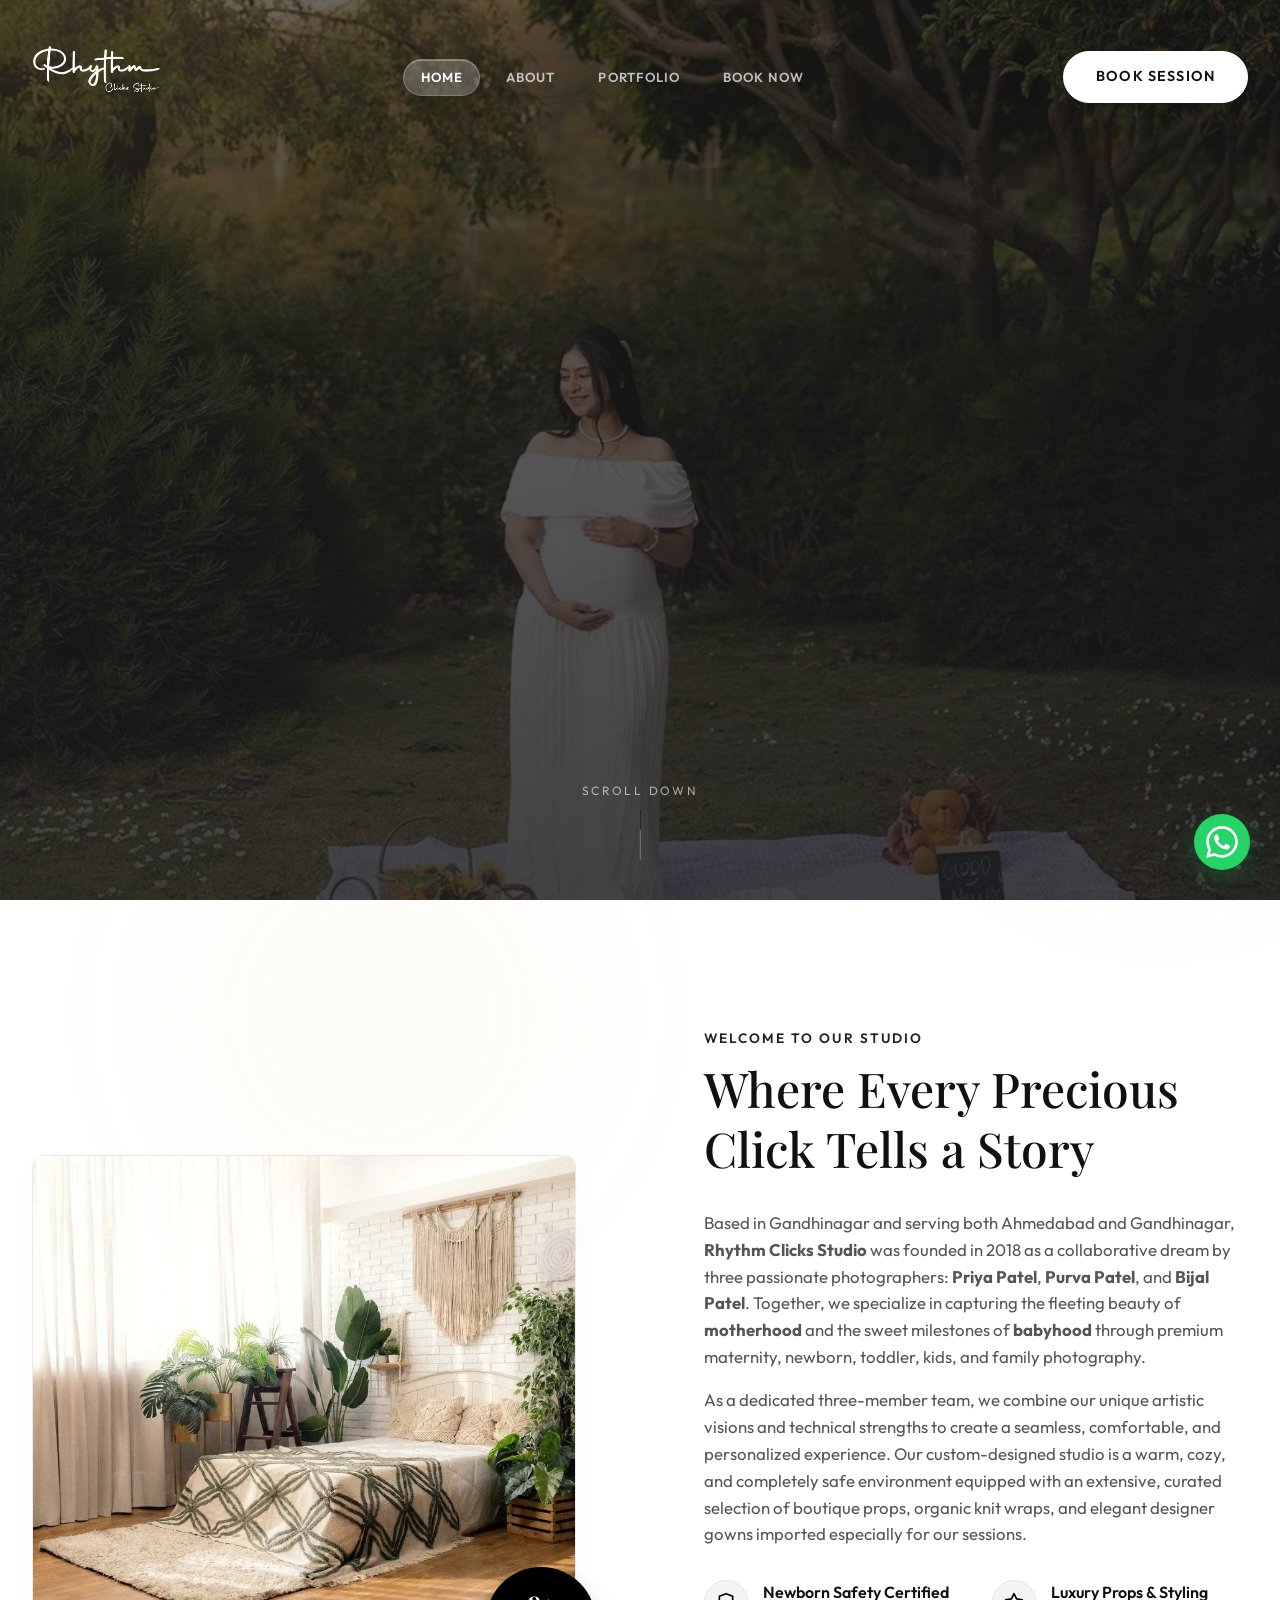
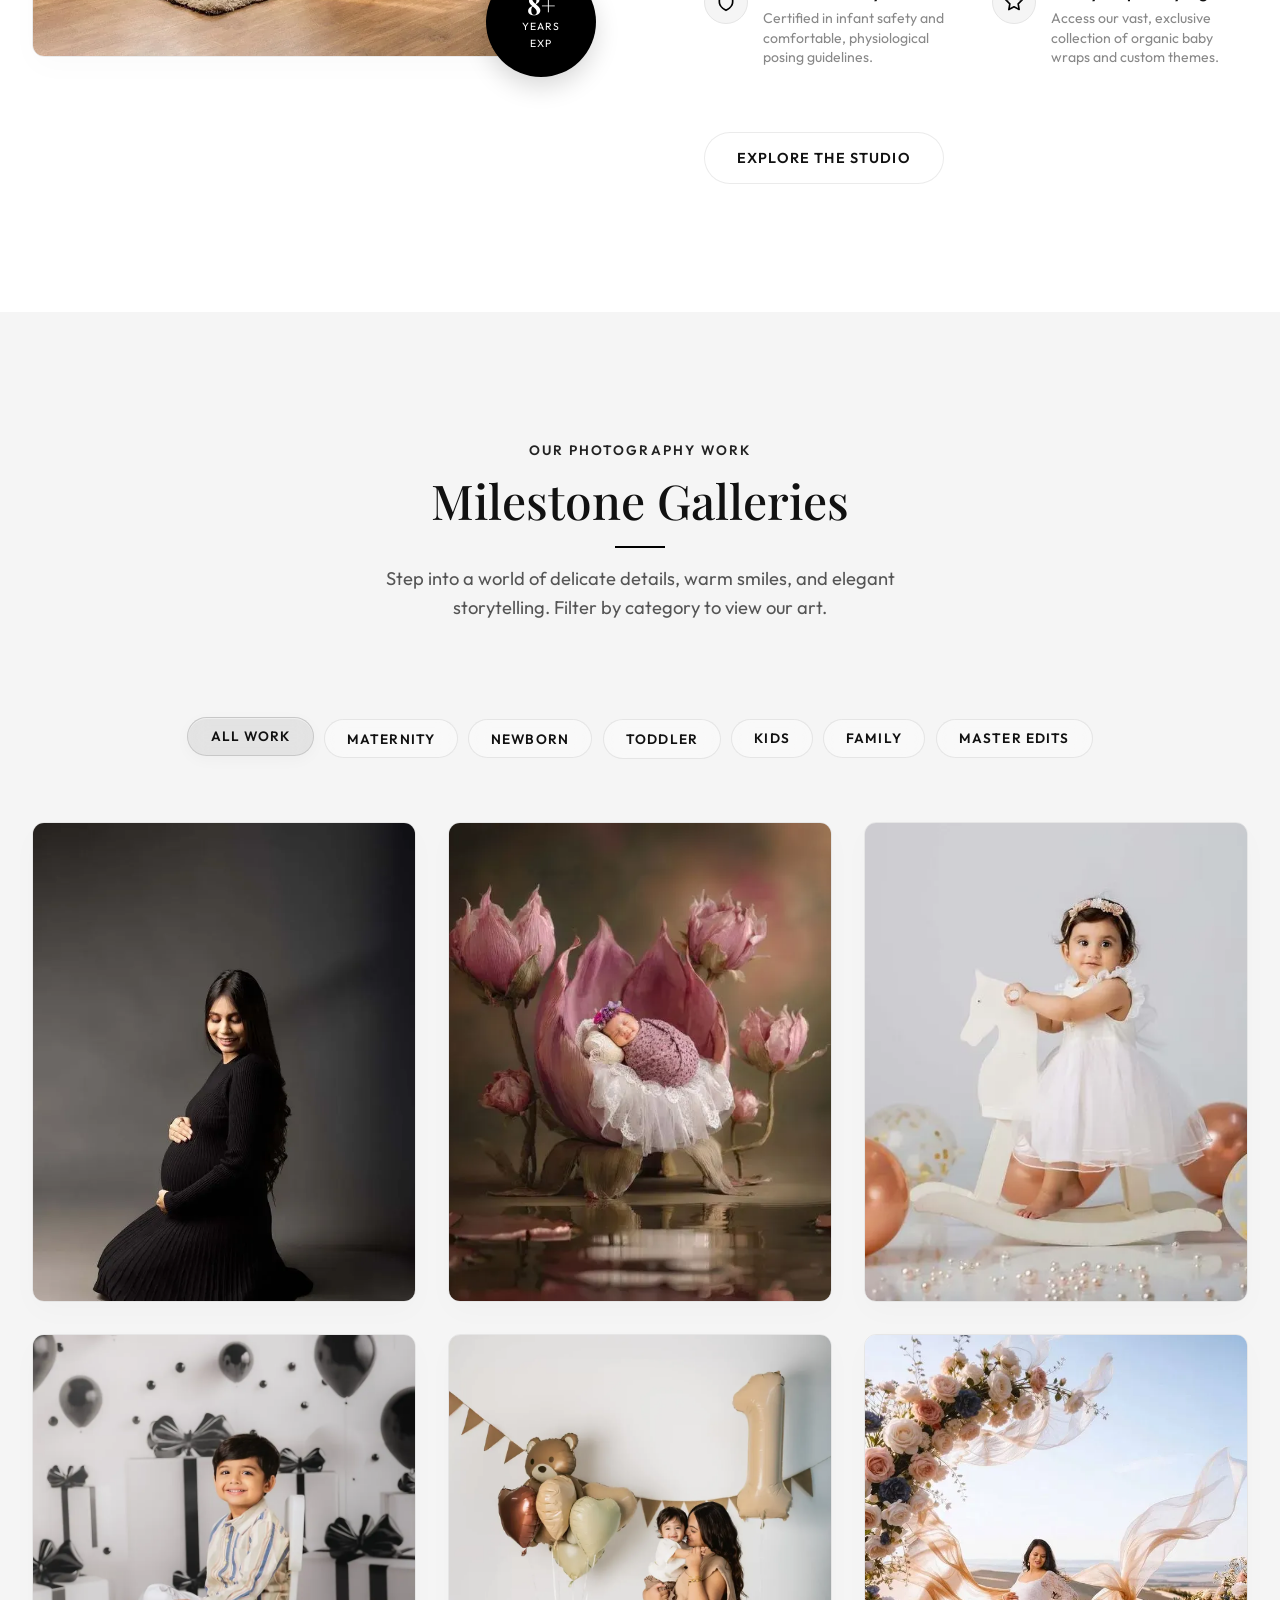
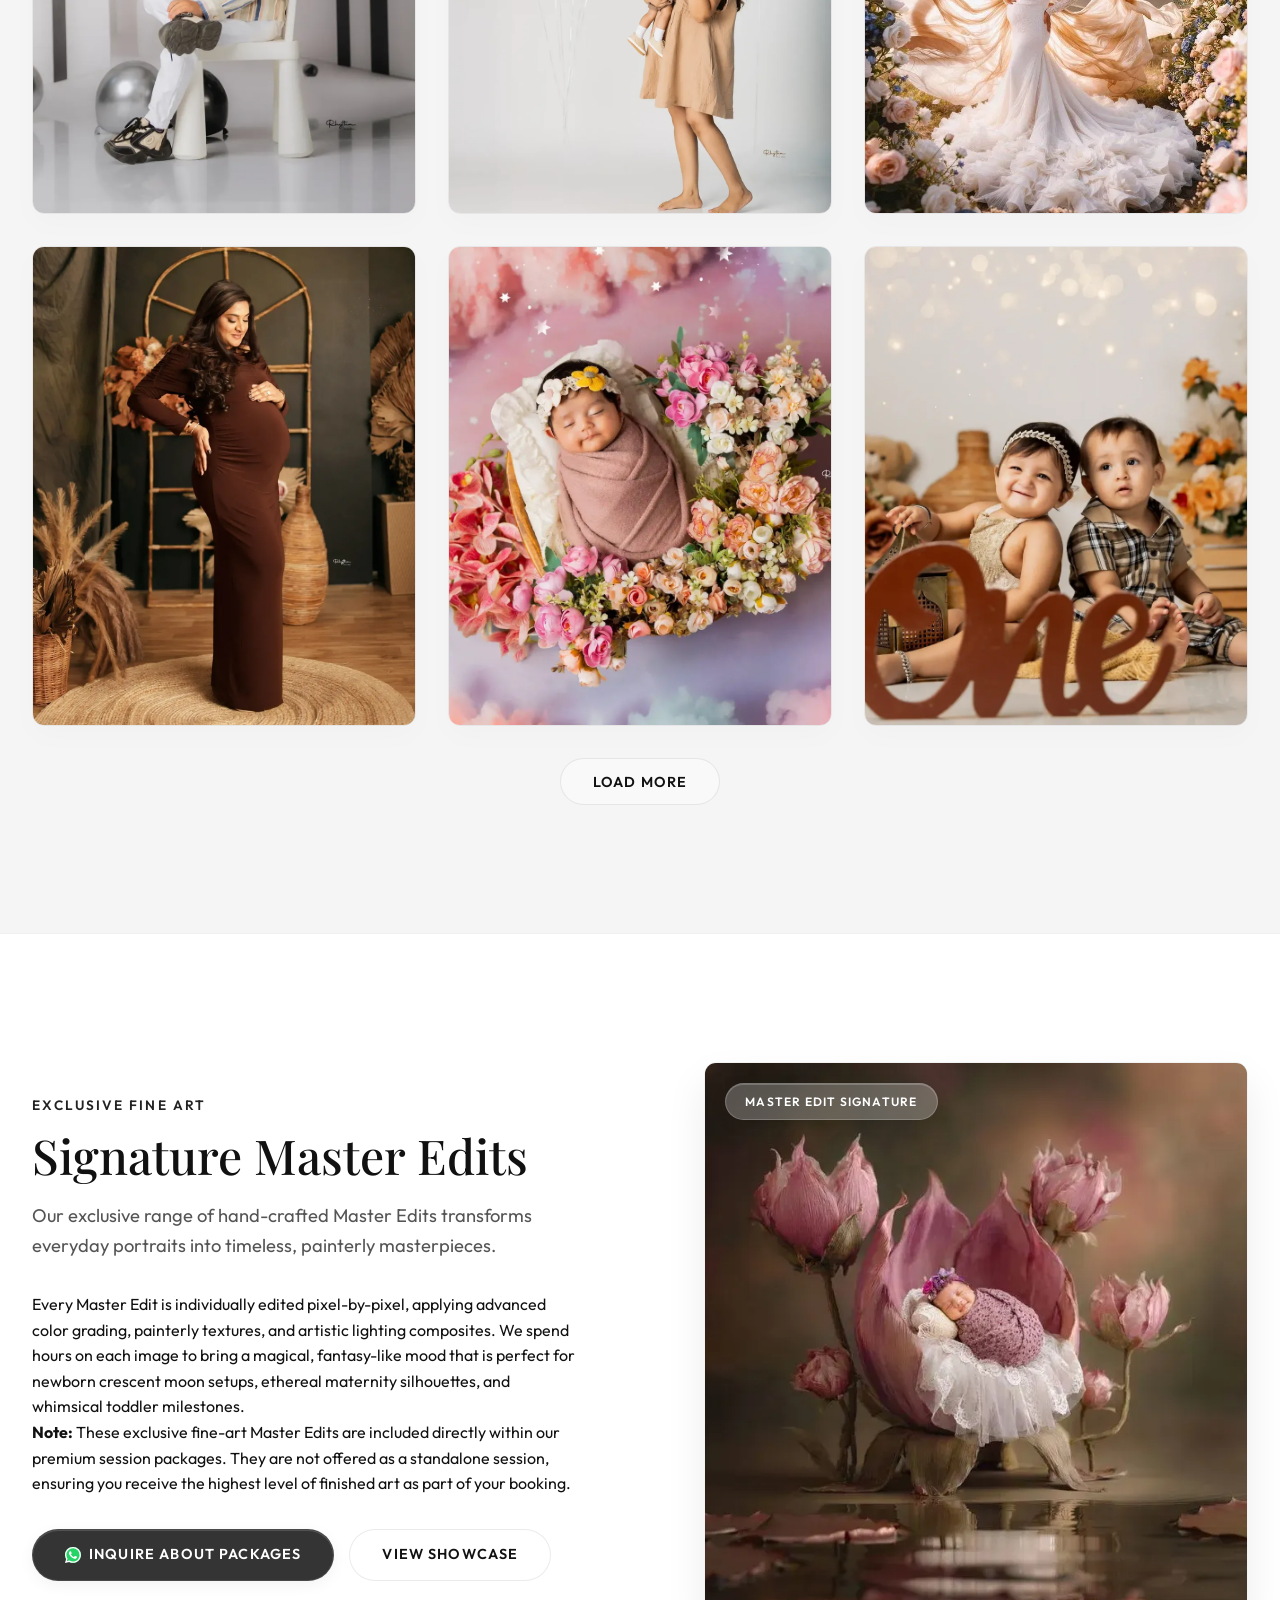
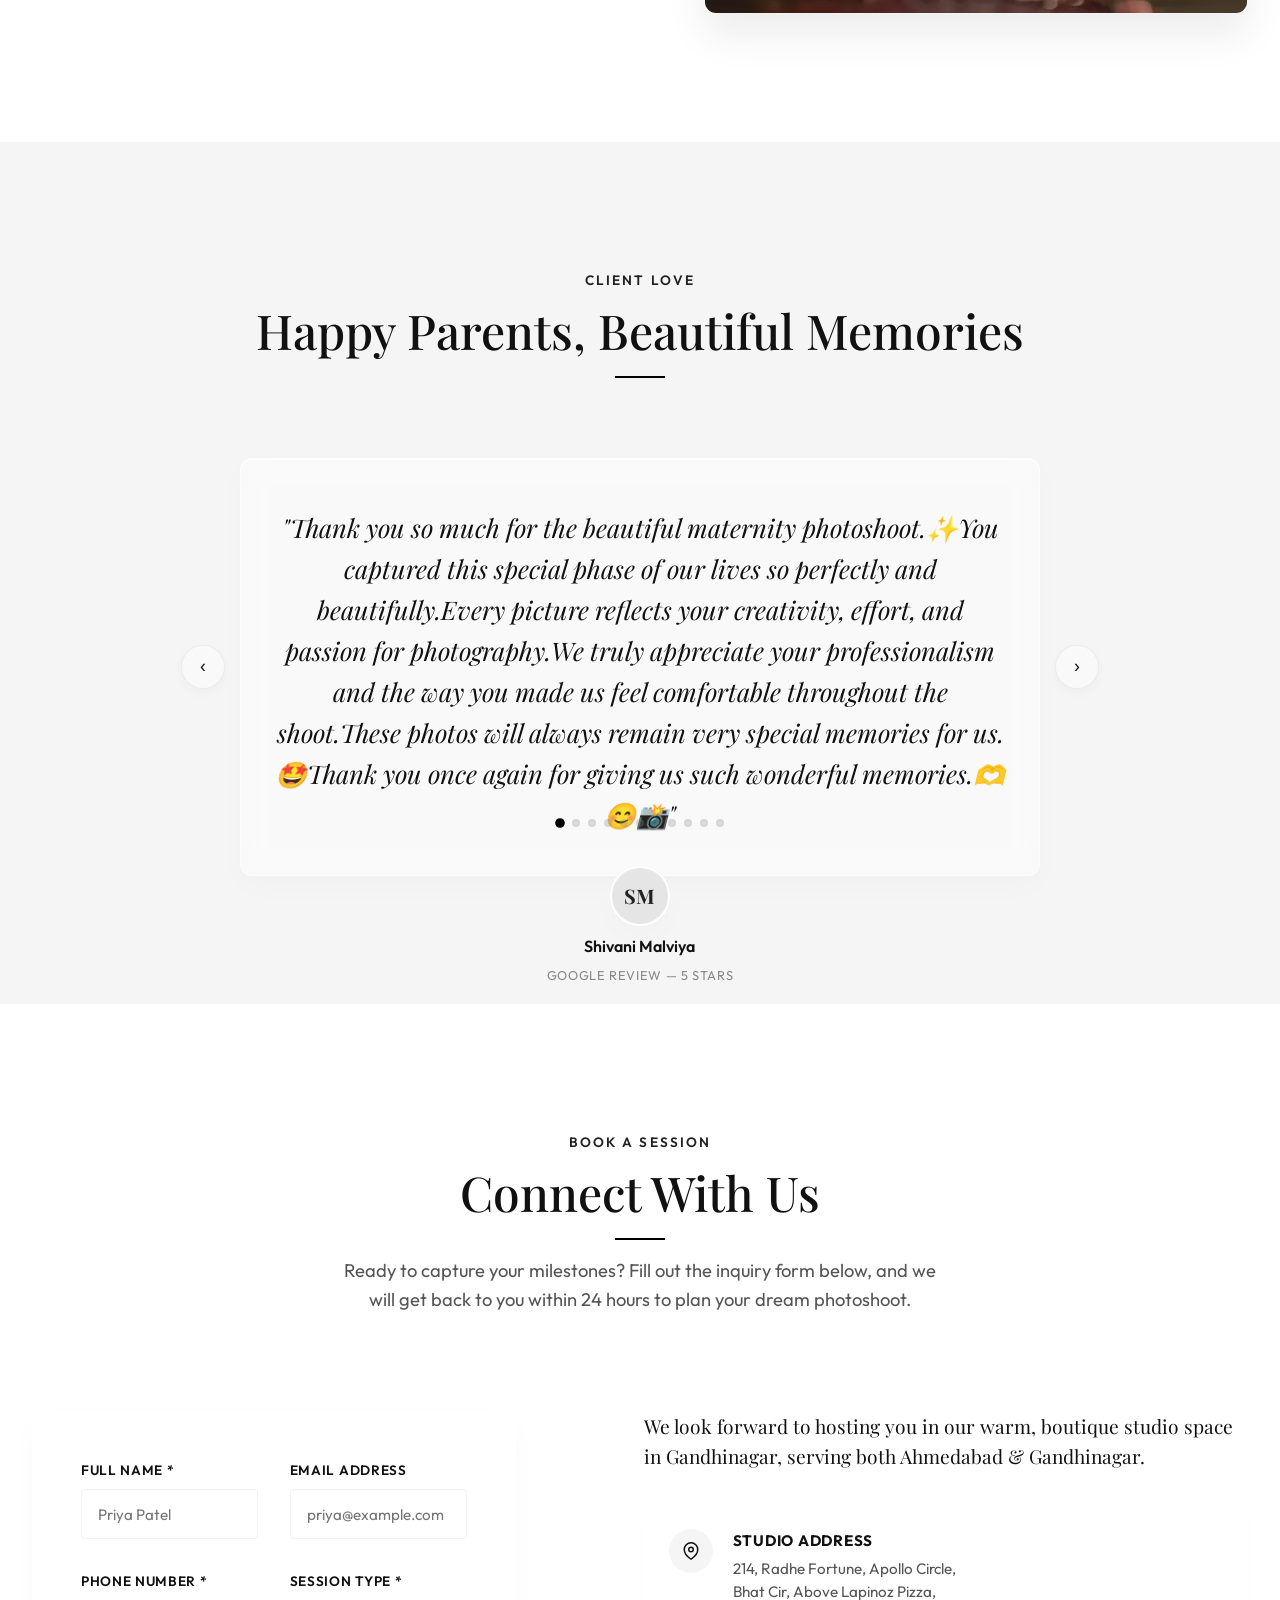
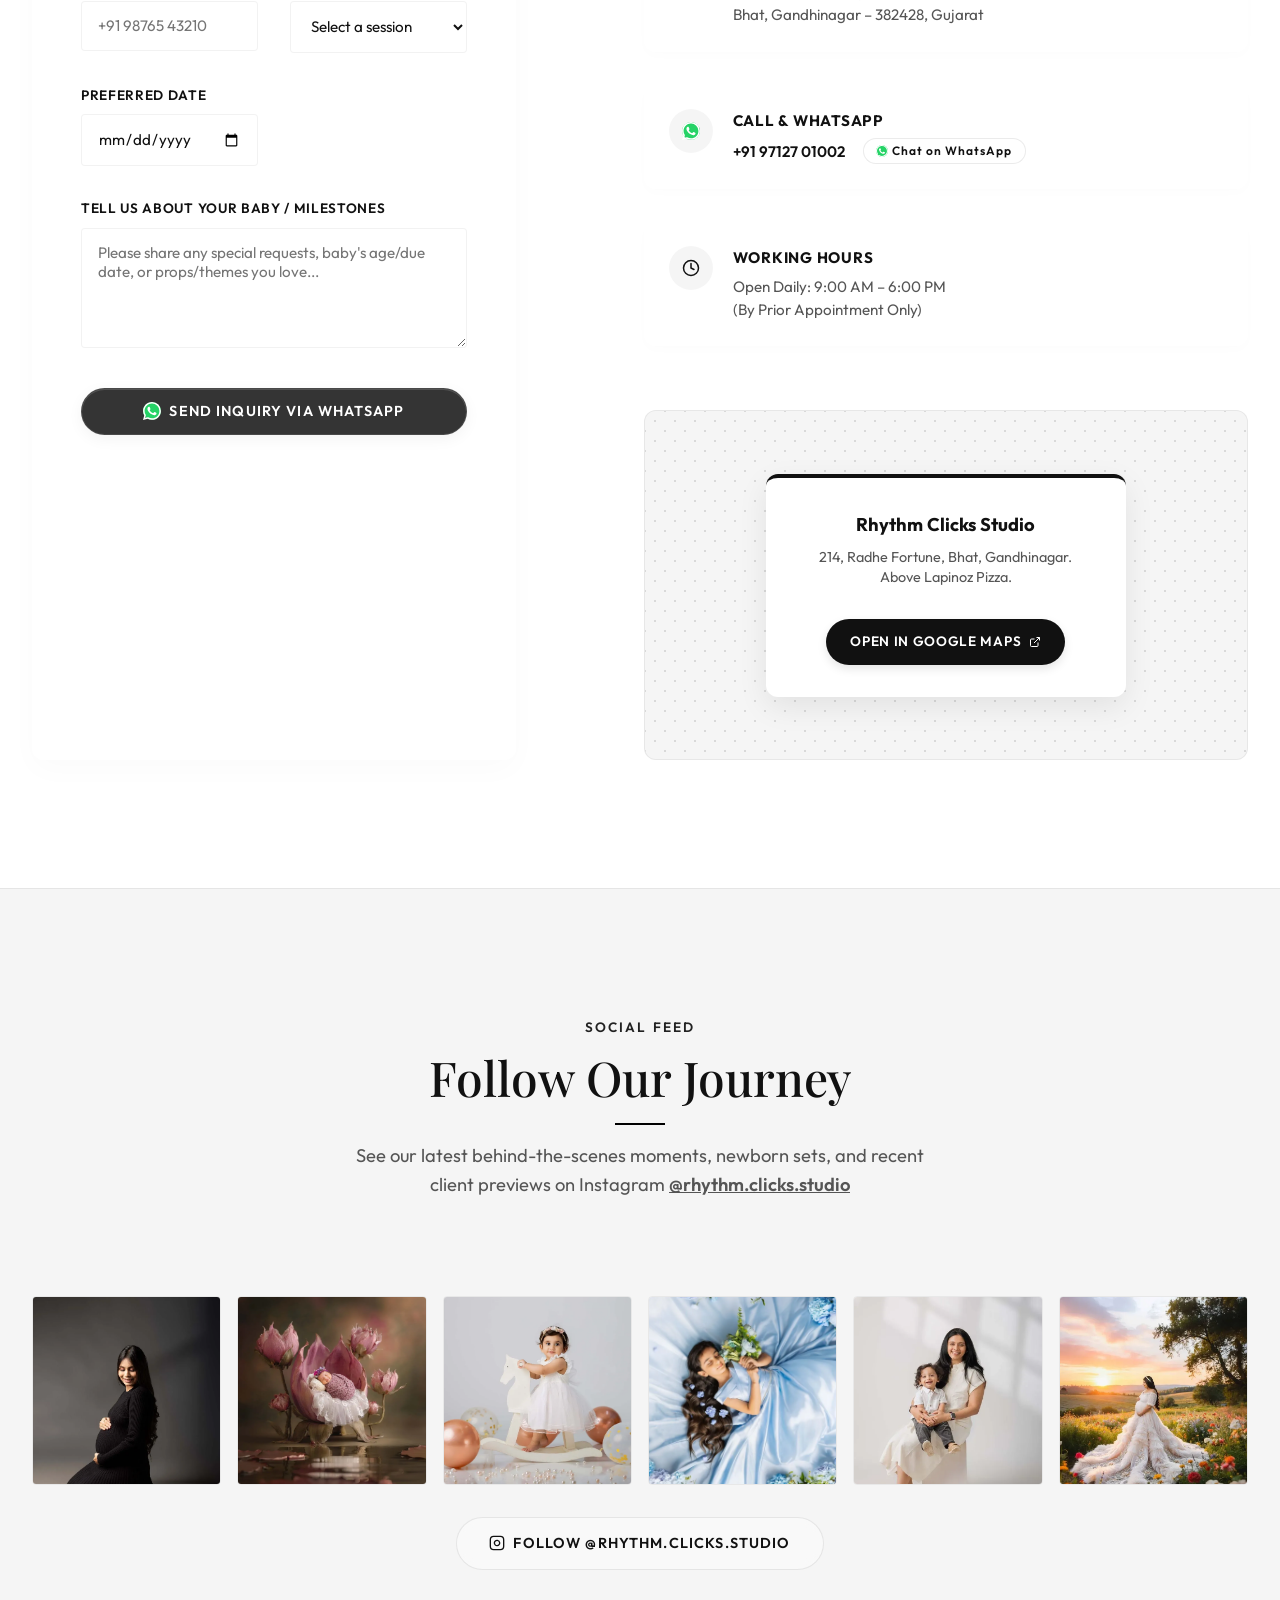
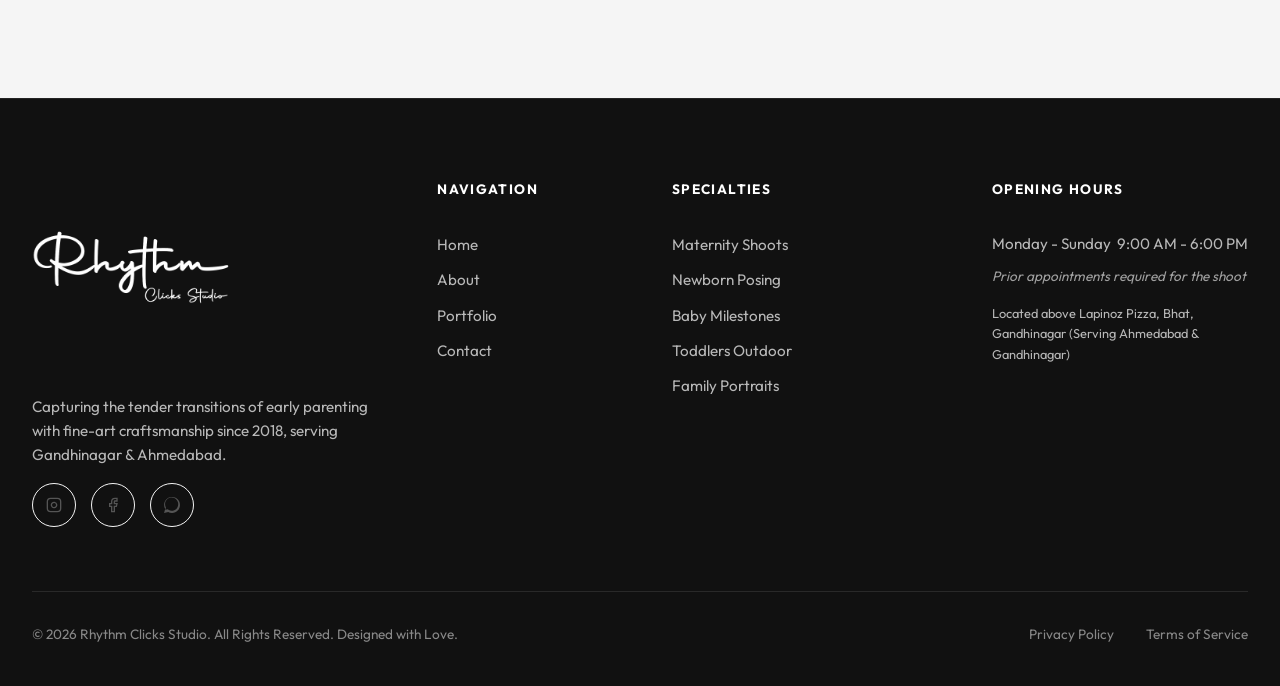
==== commit ab4f6dc9: "Optimize website performance (WebP, fonts, layout shifts)" ====
--- a/index.html
+++ b/index.html
@@ -85,7 +85,10 @@
   </script>
   -->
 
-  <link rel="preload" as="image" href="assets/Hero.jpg">
+  <link rel="preconnect" href="https://fonts.googleapis.com">
+  <link rel="preconnect" href="https://fonts.gstatic.com" crossorigin>
+  <link href="https://fonts.googleapis.com/css2?family=Outfit:wght@300;400;500;600;700&family=Playfair+Display:ital,wght@0,400;0,500;0,600;0,700;1,400&display=swap" rel="stylesheet">
+  <link rel="preload" as="image" href="assets/Hero.webp" type="image/webp">
   <link rel="stylesheet" href="style.css">
   <script src="gallery_data.js" defer></script>
   <script src="app.js" defer></script>
@@ -101,7 +104,7 @@
   <header id="header">
     <div class="container nav-container">
       <a href="#" class="logo" id="nav-logo">
-        <img src="assets/logo.png" alt="Rhythm Clicks Studio Logo">
+        <img src="assets/logo.webp" alt="Rhythm Clicks Studio Logo" width="130" height="130">
       </a>
       
       <nav class="nav-menu">
@@ -140,10 +143,10 @@
   <section class="hero" id="home">
     <div class="hero-bg-slider" id="hero-slider">
       <!-- Slides will toggle active via JS, referencing generated images -->
-      <div class="hero-slide active" style="background-image: url('assets/Hero.jpg'); background-position: center 80%;"></div>
-      <div class="hero-slide" data-src="assets/Maternity.jpg" style="background-position: center 50%;"></div>
-      <div class="hero-slide" data-src="assets/Newborn.jpg"></div>
-      <div class="hero-slide" data-src="assets/Toddler.jpg"></div>
+      <div class="hero-slide active" style="background-image: url('assets/Hero.webp'); background-position: center 80%;"></div>
+      <div class="hero-slide" data-src="assets/Maternity.webp" style="background-position: center 50%;"></div>
+      <div class="hero-slide" data-src="assets/Newborn.webp"></div>
+      <div class="hero-slide" data-src="assets/Toddler.webp"></div>
     </div>
     <div class="hero-overlay"></div>
     
@@ -171,7 +174,7 @@
         <div class="about-grid">
           <div class="about-image reveal">
             <div class="about-image-wrapper">
-              <img src="assets/Studio.jpg" alt="Rhythm Clicks Studio cozy prop-filled baby photography studio Gandhinagar & Ahmedabad" loading="lazy">
+              <img src="assets/Studio.webp" alt="Rhythm Clicks Studio cozy prop-filled baby photography studio Gandhinagar & Ahmedabad" width="1200" height="805" loading="lazy">
             </div>
             <div class="about-badge">
               <span>8+</span>
@@ -264,7 +267,7 @@
           
           <div class="master-edit-display reveal reveal-delay-2">
             <span class="master-edit-tag">Master Edit Signature</span>
-            <img src="assets/gallery/master-edits/_RCS0087%20(1).jpg" alt="Rhythm Clicks Studio signature fine-art master edit portrait" loading="lazy">
+            <img src="assets/gallery/master-edits/_RCS0087%20(1).webp" alt="Rhythm Clicks Studio signature fine-art master edit portrait" width="1000" height="666" loading="lazy">
           </div>
         </div>
       </div>
@@ -584,27 +587,27 @@
           <!-- Placeholder Mockup Grid (replaces with Behold/LightWidget code) -->
           <div class="instagram-placeholder-grid">
             <div class="insta-post-mock">
-              <img src="assets/Maternity.jpg" alt="Instagram Post" loading="lazy">
+              <img src="assets/Maternity.webp" alt="Instagram Post" width="1066" height="1600" loading="lazy">
               <div class="insta-overlay"><svg width="20" height="20" viewBox="0 0 24 24" fill="none" stroke="currentColor" stroke-width="2"><rect x="2" y="2" width="20" height="20" rx="5" ry="5"/><path d="M16 11.37A4 4 0 1 1 12.63 8 4 4 0 0 1 16 11.37z"/><line x1="17.5" y1="6.5" x2="17.51" y2="6.5"/></svg></div>
             </div>
             <div class="insta-post-mock">
-              <img src="assets/Newborn.jpg" alt="Instagram Post" loading="lazy">
+              <img src="assets/Newborn.webp" alt="Instagram Post" width="1600" height="1066" loading="lazy">
               <div class="insta-overlay"><svg width="20" height="20" viewBox="0 0 24 24" fill="none" stroke="currentColor" stroke-width="2"><rect x="2" y="2" width="20" height="20" rx="5" ry="5"/><path d="M16 11.37A4 4 0 1 1 12.63 8 4 4 0 0 1 16 11.37z"/><line x1="17.5" y1="6.5" x2="17.51" y2="6.5"/></svg></div>
             </div>
             <div class="insta-post-mock">
-              <img src="assets/Toddler.jpg" alt="Instagram Post" loading="lazy">
+              <img src="assets/Toddler.webp" alt="Instagram Post" width="1600" height="1066" loading="lazy">
               <div class="insta-overlay"><svg width="20" height="20" viewBox="0 0 24 24" fill="none" stroke="currentColor" stroke-width="2"><rect x="2" y="2" width="20" height="20" rx="5" ry="5"/><path d="M16 11.37A4 4 0 1 1 12.63 8 4 4 0 0 1 16 11.37z"/><line x1="17.5" y1="6.5" x2="17.51" y2="6.5"/></svg></div>
             </div>
             <div class="insta-post-mock">
-              <img src="assets/Kids.jpg" alt="Instagram Post" loading="lazy">
+              <img src="assets/Kids.webp" alt="Instagram Post" width="1200" height="800" loading="lazy">
               <div class="insta-overlay"><svg width="20" height="20" viewBox="0 0 24 24" fill="none" stroke="currentColor" stroke-width="2"><rect x="2" y="2" width="20" height="20" rx="5" ry="5"/><path d="M16 11.37A4 4 0 1 1 12.63 8 4 4 0 0 1 16 11.37z"/><line x1="17.5" y1="6.5" x2="17.51" y2="6.5"/></svg></div>
             </div>
             <div class="insta-post-mock">
-              <img src="assets/gallery/family/_RCS1278.jpg" alt="Instagram Post" loading="lazy">
+              <img src="assets/gallery/family/_RCS1278.webp" alt="Instagram Post" width="666" height="1000" loading="lazy">
               <div class="insta-overlay"><svg width="20" height="20" viewBox="0 0 24 24" fill="none" stroke="currentColor" stroke-width="2"><rect x="2" y="2" width="20" height="20" rx="5" ry="5"/><path d="M16 11.37A4 4 0 1 1 12.63 8 4 4 0 0 1 16 11.37z"/><line x1="17.5" y1="6.5" x2="17.51" y2="6.5"/></svg></div>
             </div>
             <div class="insta-post-mock">
-              <img src="assets/gallery/master-edits/_RCS0788.jpg" alt="Instagram Post" loading="lazy">
+              <img src="assets/gallery/master-edits/_RCS0788.webp" alt="Instagram Post" width="665" height="1000" loading="lazy">
               <div class="insta-overlay"><svg width="20" height="20" viewBox="0 0 24 24" fill="none" stroke="currentColor" stroke-width="2"><rect x="2" y="2" width="20" height="20" rx="5" ry="5"/><path d="M16 11.37A4 4 0 1 1 12.63 8 4 4 0 0 1 16 11.37z"/><line x1="17.5" y1="6.5" x2="17.51" y2="6.5"/></svg></div>
             </div>
           </div>
@@ -630,7 +633,7 @@
     <div class="container">
       <div class="footer-grid">
         <div class="footer-col">
-          <img src="assets/logo.png" alt="Rhythm Clicks Studio Logo" style="height: 200px; width: auto; object-fit: contain; margin-bottom: var(--spacing-sm); filter: invert(1); display: block;">
+          <img src="assets/logo.webp" alt="Rhythm Clicks Studio Logo" width="200" height="200" style="height: 200px; width: auto; object-fit: contain; margin-bottom: var(--spacing-sm); filter: invert(1); display: block;">
           <p>Capturing the tender transitions of early parenting with fine-art craftsmanship since 2018, serving Gandhinagar & Ahmedabad.</p>
           <div class="social-links">
             <a href="https://www.instagram.com/rhythm.clicks.studio" class="social-btn" aria-label="Instagram" target="_blank" rel="noopener">
--- a/style.css
+++ b/style.css
@@ -3,8 +3,7 @@
     Ahmedabad, India. Established 2018.
 */
 
-/* --- Google Fonts Import --- */
-@import url('https://fonts.googleapis.com/css2?family=Outfit:wght@300;400;500;600;700&family=Playfair+Display:ital,wght@0,400;0,500;0,600;0,700;1,400&display=swap');
+/* --- Google Fonts loaded via index.html --- */
 
 /* --- Design Tokens --- */
 :root {
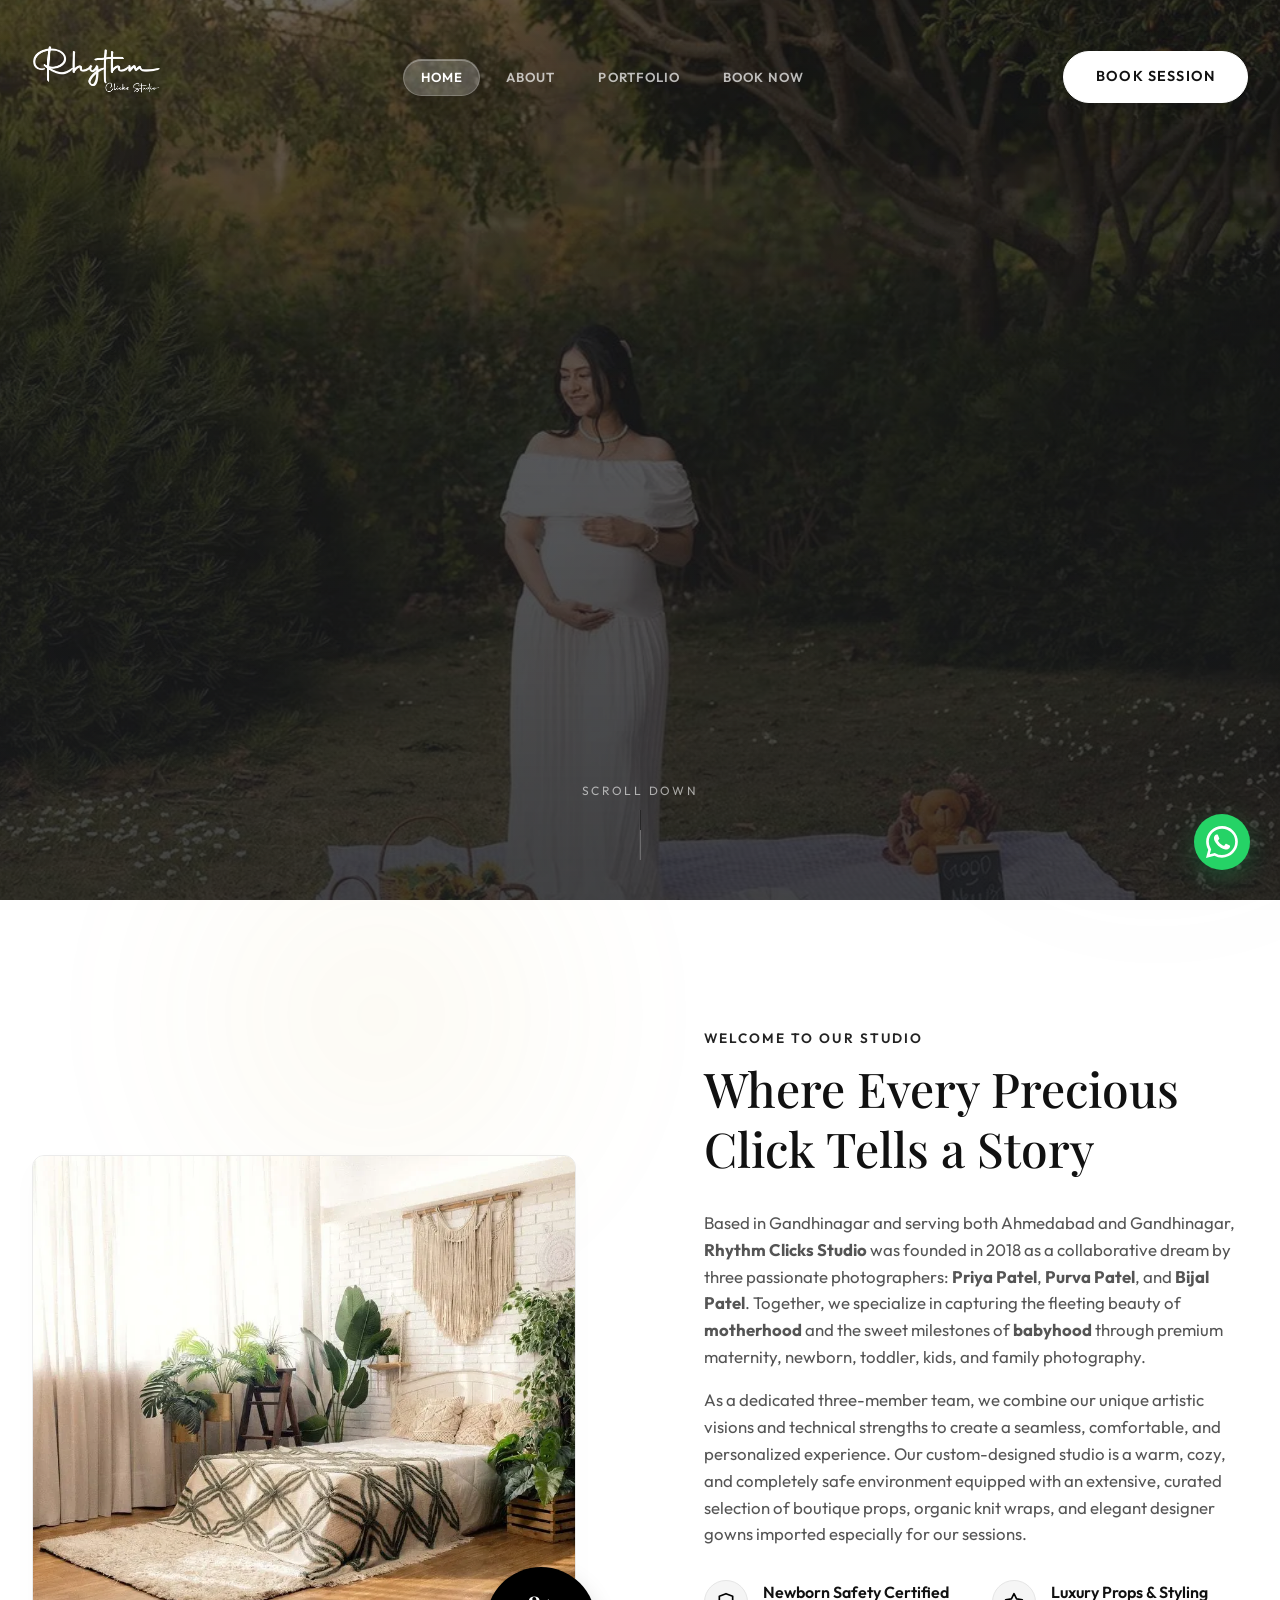
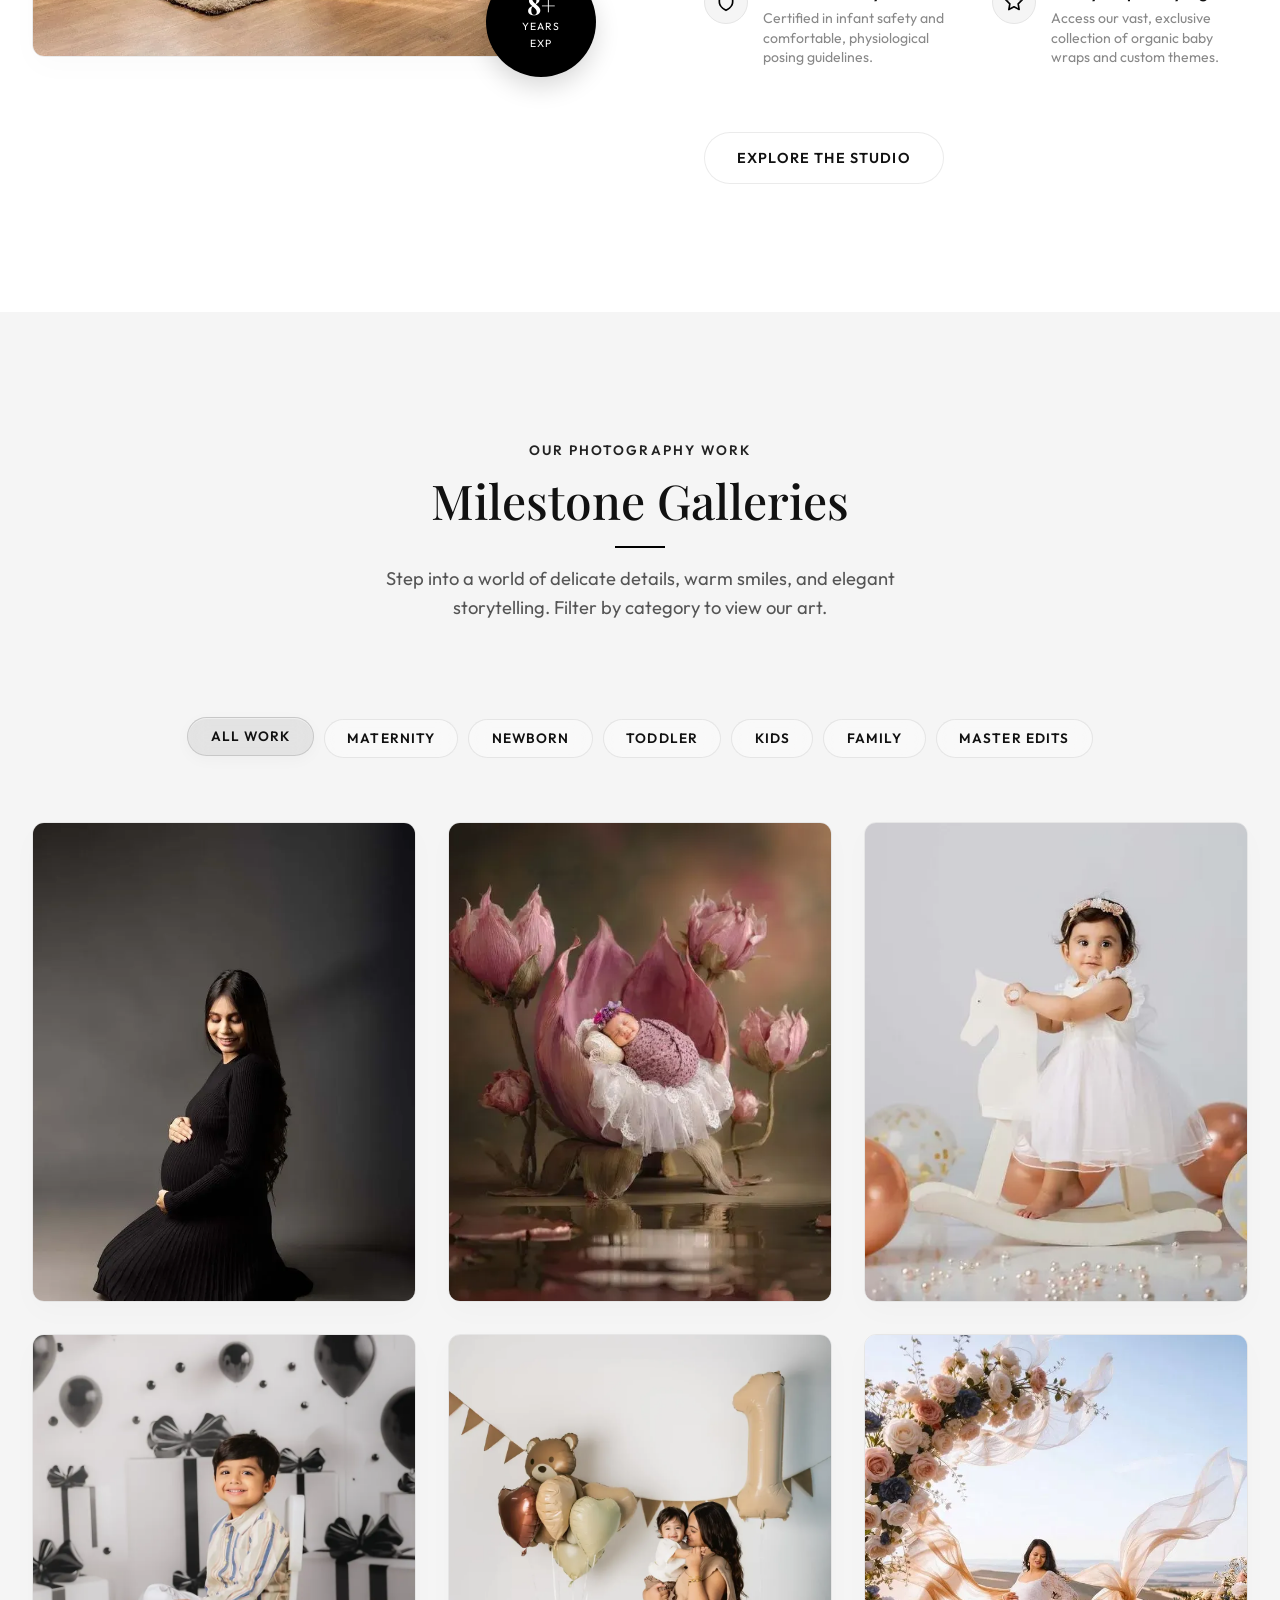
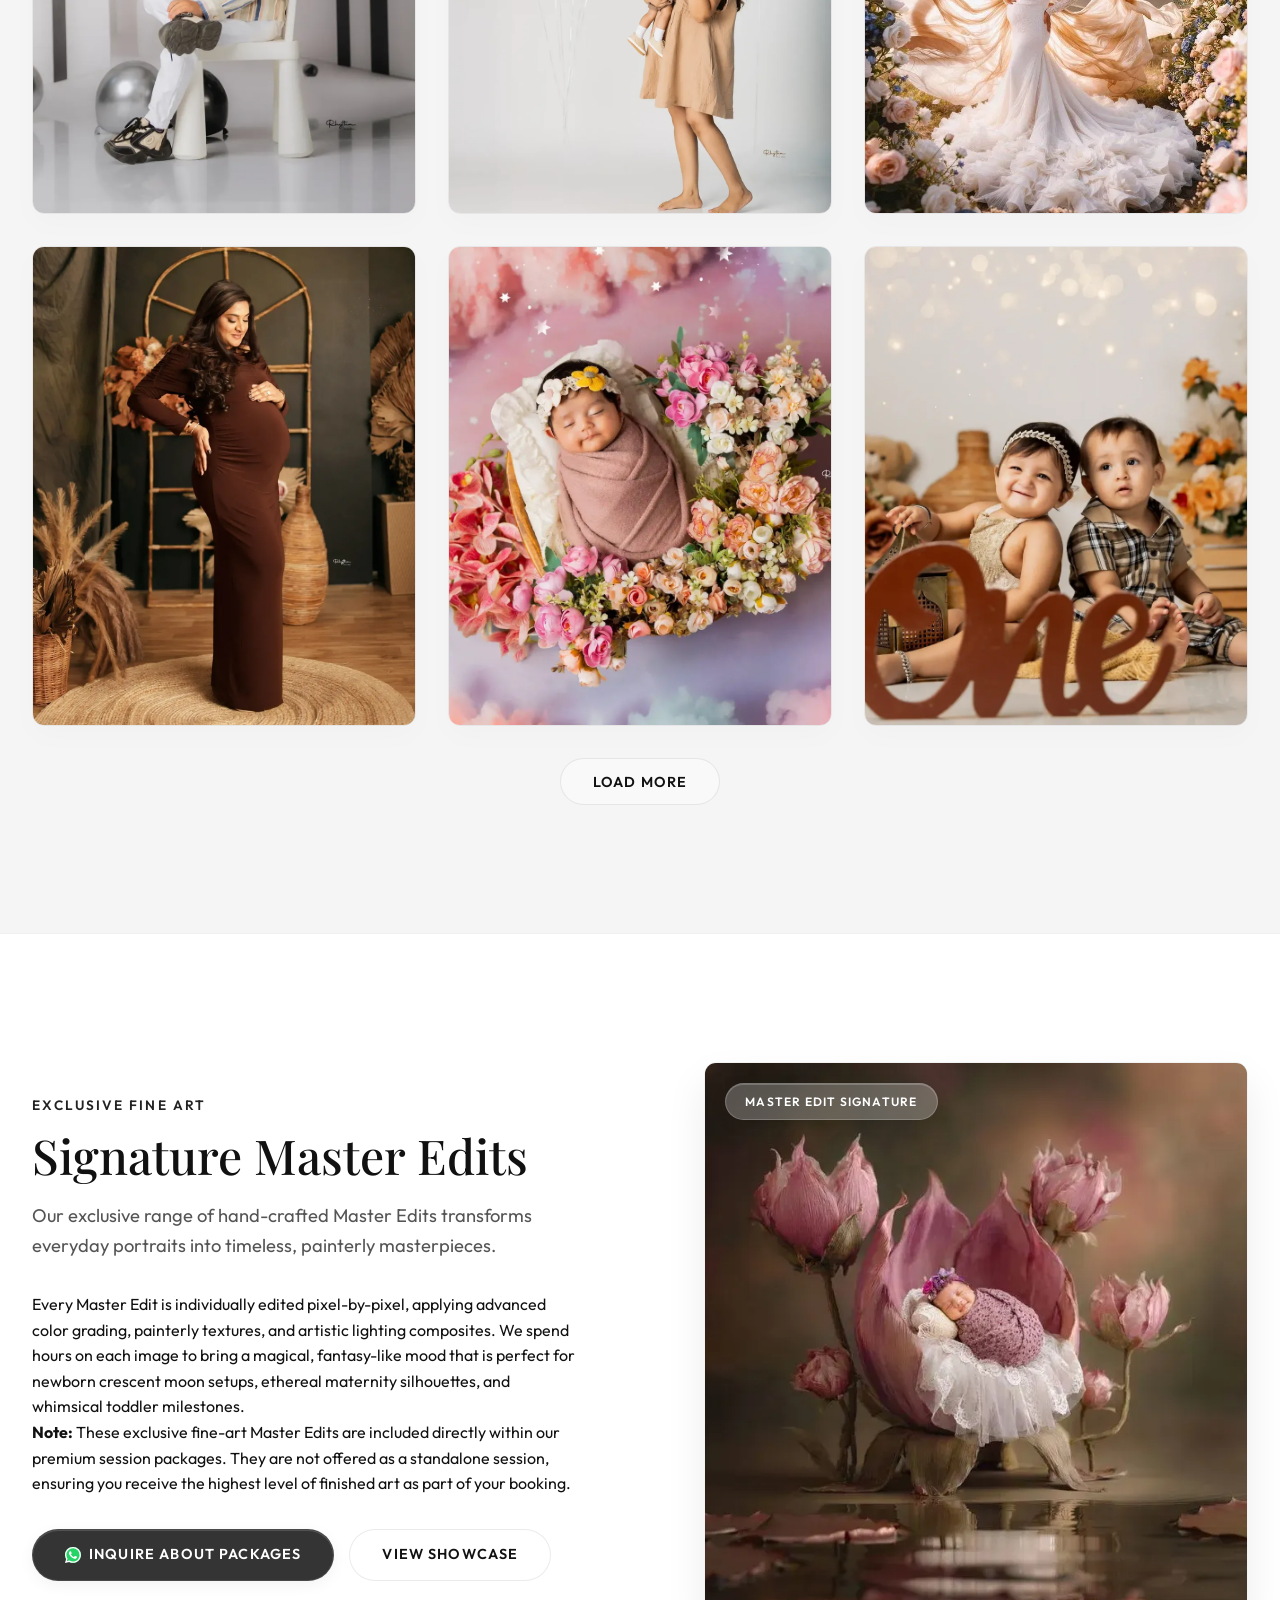
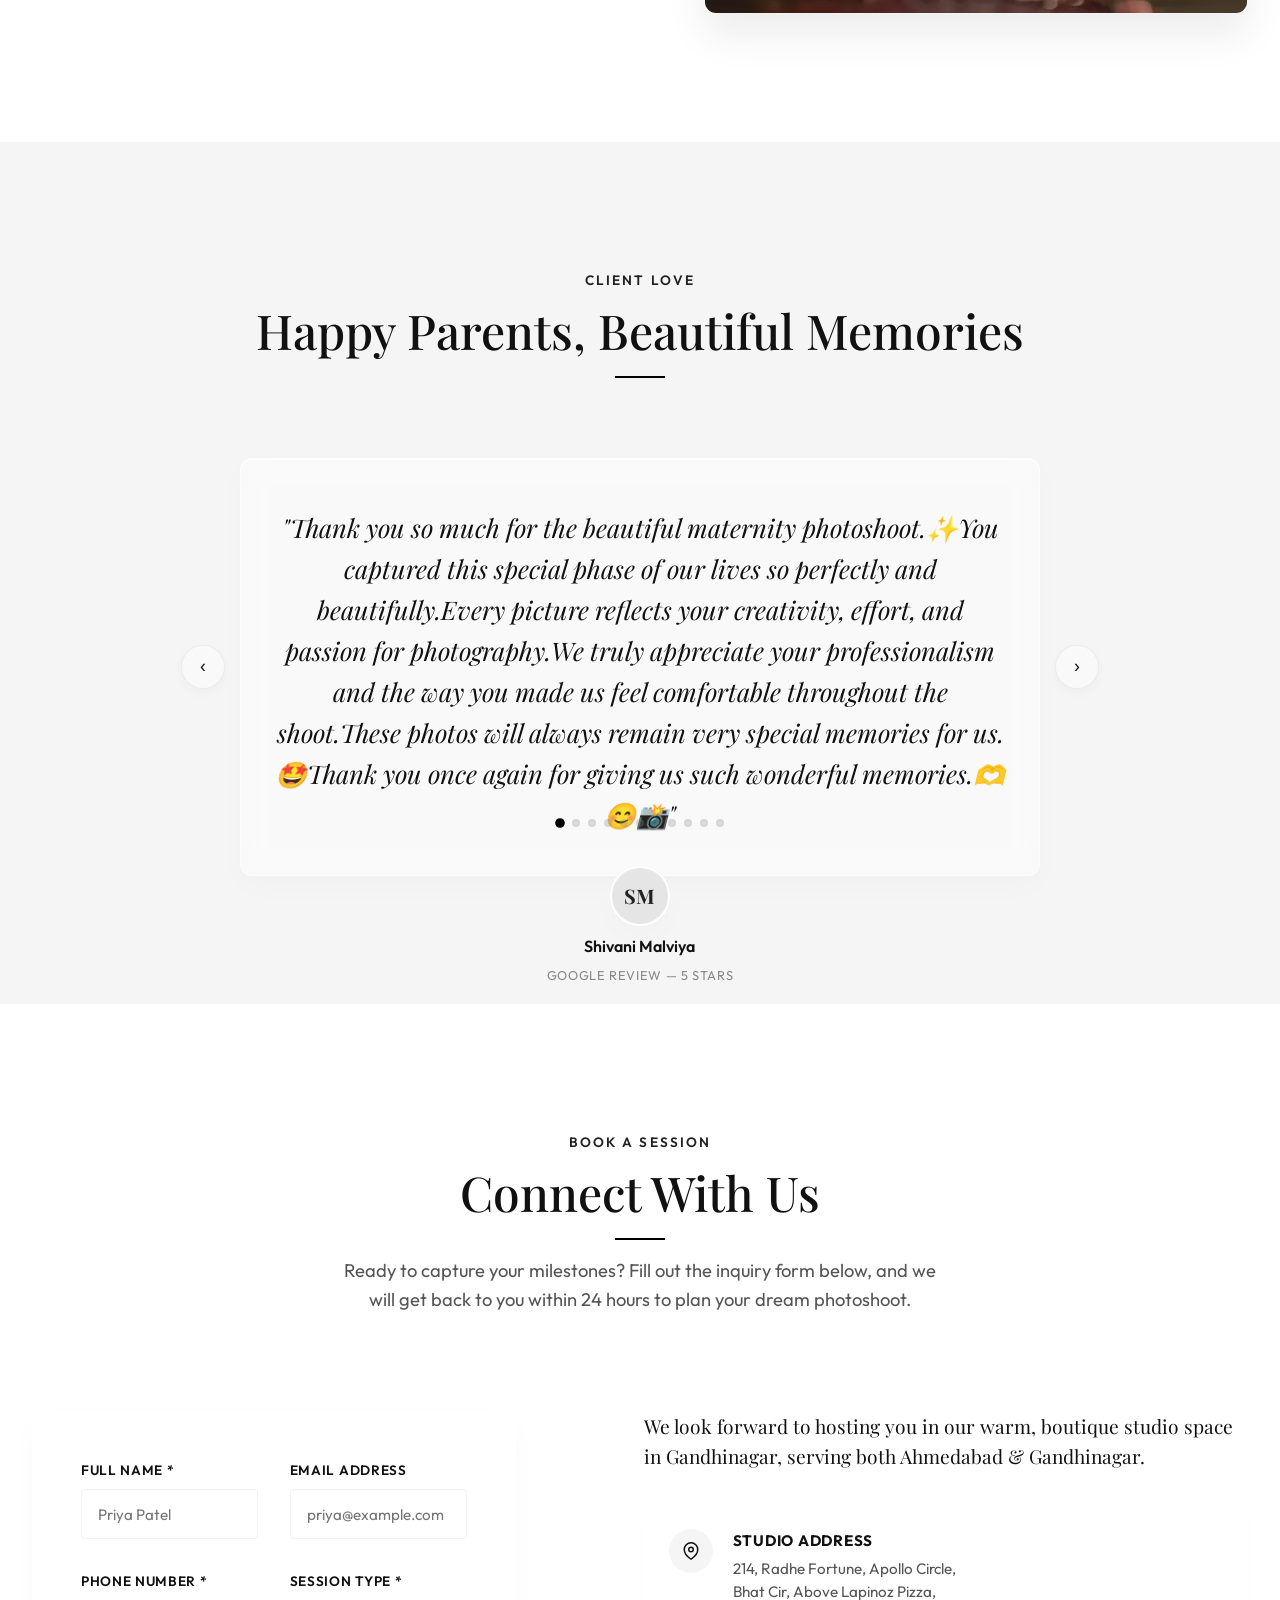
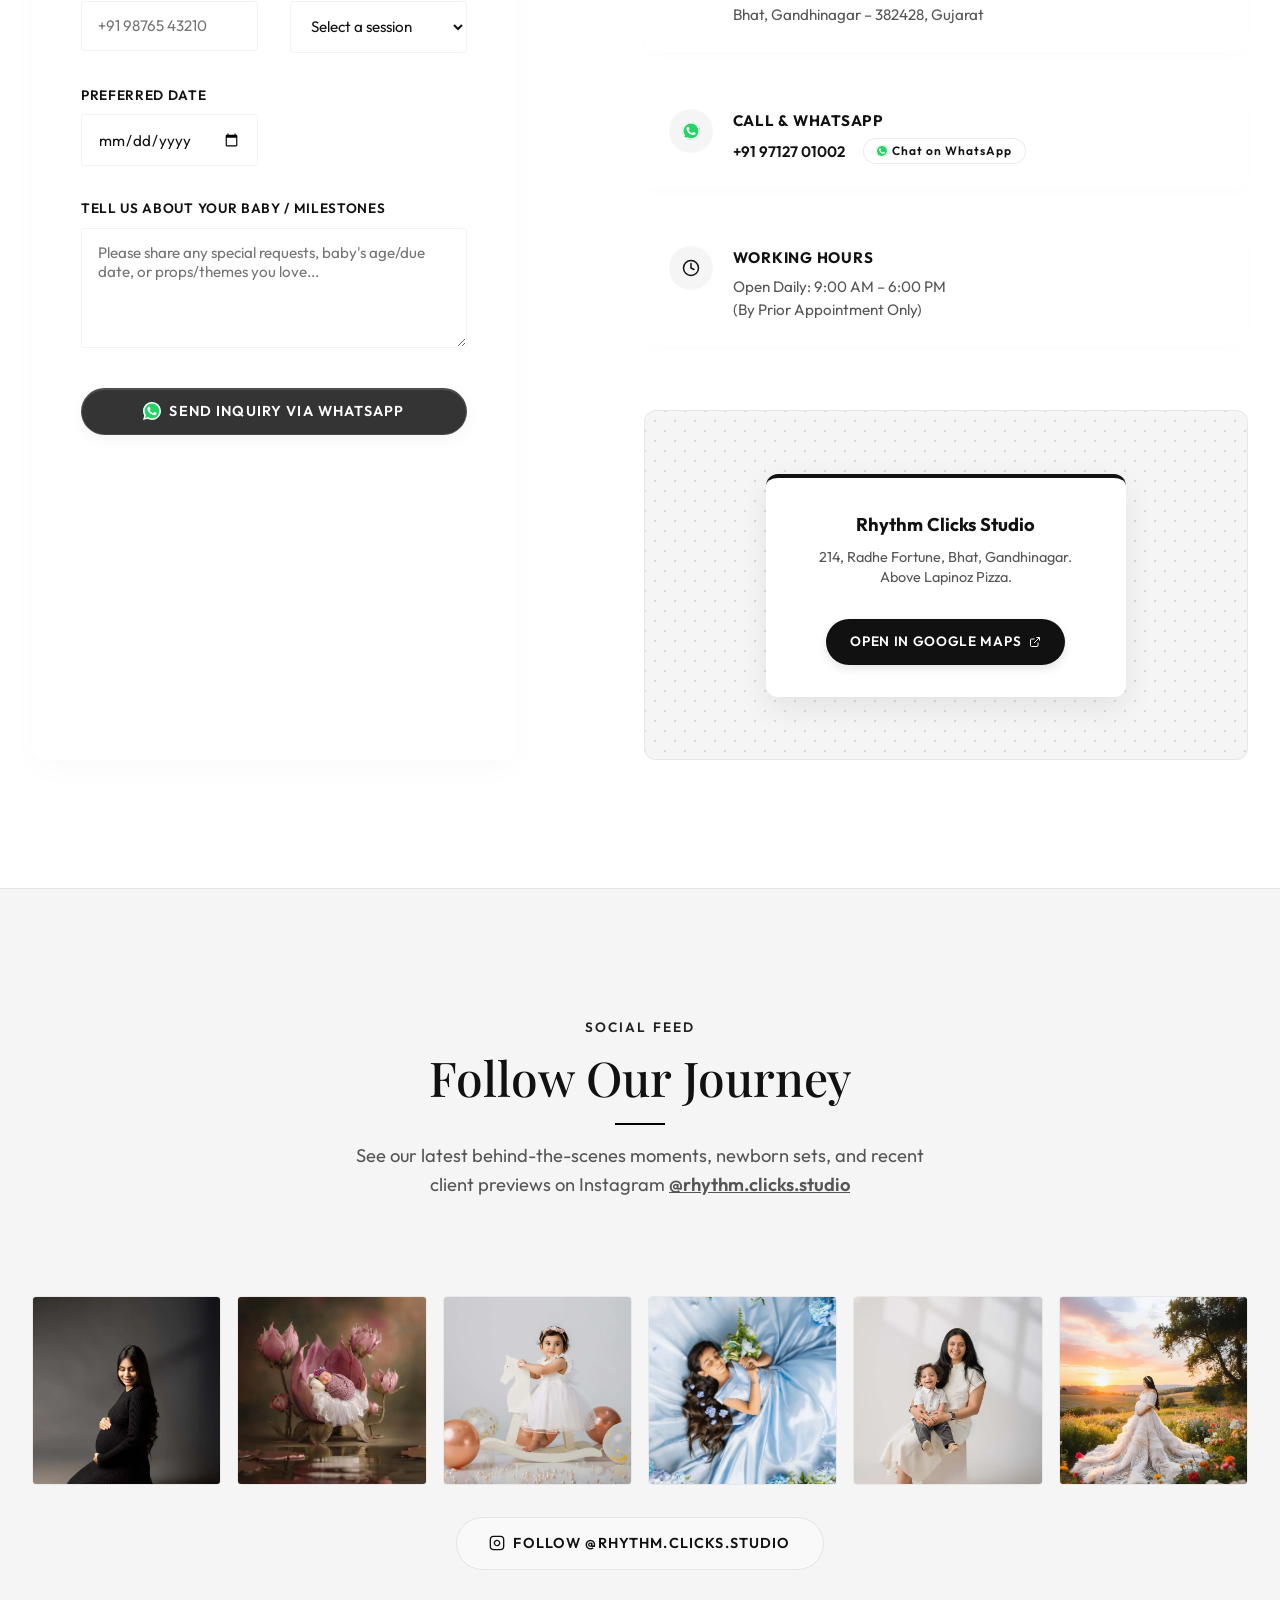
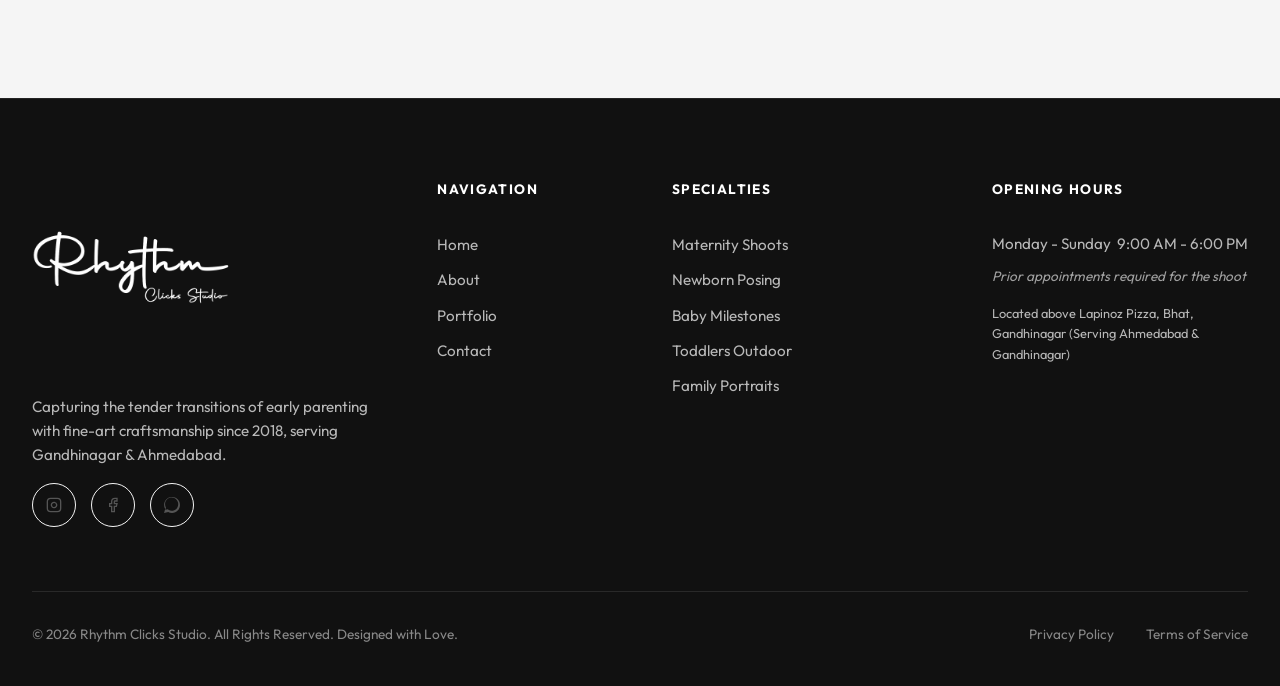
==== commit 48674c7e: "Optimize font loading, LCP discovery, and eliminate scroll reflows" ====
--- a/index.html
+++ b/index.html
@@ -3,6 +3,7 @@
 <head>
   <meta charset="UTF-8">
   <meta name="viewport" content="width=device-width, initial-scale=1.0">
+  <link rel="preload" as="image" href="assets/Hero.webp" type="image/webp" fetchpriority="high">
   <meta name="google-site-verification" content="LbAuRZjhlCo3IKSQvk7MekFJ8sC1VqUsUbkaLsBL0Gs">
   <title>Rhythm Clicks Studio | Newborn & Maternity Photography</title>
   <meta name="description" content="Capture precious milestones with Rhythm Clicks Studio in Gandhinagar & Ahmedabad. Specializing in fine-art newborn, maternity, kids & family photography.">
@@ -87,8 +88,8 @@
 
   <link rel="preconnect" href="https://fonts.googleapis.com">
   <link rel="preconnect" href="https://fonts.gstatic.com" crossorigin>
-  <link href="https://fonts.googleapis.com/css2?family=Outfit:wght@300;400;500;600;700&family=Playfair+Display:ital,wght@0,400;0,500;0,600;0,700;1,400&display=swap" rel="stylesheet">
-  <link rel="preload" as="image" href="assets/Hero.webp" type="image/webp">
+  <link rel="preload" href="https://fonts.googleapis.com/css2?family=Outfit:wght@300;400;500;600;700&family=Playfair+Display:ital,wght@0,400;0,500;0,600;0,700;1,400&display=swap" as="style" onload="this.onload=null;this.rel='stylesheet'">
+  <noscript><link rel="stylesheet" href="https://fonts.googleapis.com/css2?family=Outfit:wght@300;400;500;600;700&family=Playfair+Display:ital,wght@0,400;0,500;0,600;0,700;1,400&display=swap"></noscript>
   <link rel="stylesheet" href="style.css">
   <script src="gallery_data.js" defer></script>
   <script src="app.js" defer></script>
@@ -143,10 +144,10 @@
   <section class="hero" id="home">
     <div class="hero-bg-slider" id="hero-slider">
       <!-- Slides will toggle active via JS, referencing generated images -->
-      <div class="hero-slide active" style="background-image: url('assets/Hero.webp'); background-position: center 80%;"></div>
-      <div class="hero-slide" data-src="assets/Maternity.webp" style="background-position: center 50%;"></div>
-      <div class="hero-slide" data-src="assets/Newborn.webp"></div>
-      <div class="hero-slide" data-src="assets/Toddler.webp"></div>
+      <img class="hero-slide active" src="assets/Hero.webp" alt="Premium fine-art baby photography" fetchpriority="high" style="object-position: center 80%;">
+      <img class="hero-slide" data-src="assets/Maternity.webp" alt="Premium fine-art maternity photography" style="object-position: center 50%;">
+      <img class="hero-slide" data-src="assets/Newborn.webp" alt="Boutique newborn studio photography">
+      <img class="hero-slide" data-src="assets/Toddler.webp" alt="Toddler outdoor and studio portraits">
     </div>
     <div class="hero-overlay"></div>
     
--- a/style.css
+++ b/style.css
@@ -639,8 +639,8 @@
   left: 0;
   width: 100%;
   height: 100%;
-  background-size: cover;
-  background-position: center 25%;
+  object-fit: cover;
+  object-position: center 25%;
   opacity: 0;
   transition: opacity 1.5s ease-in-out;
 }
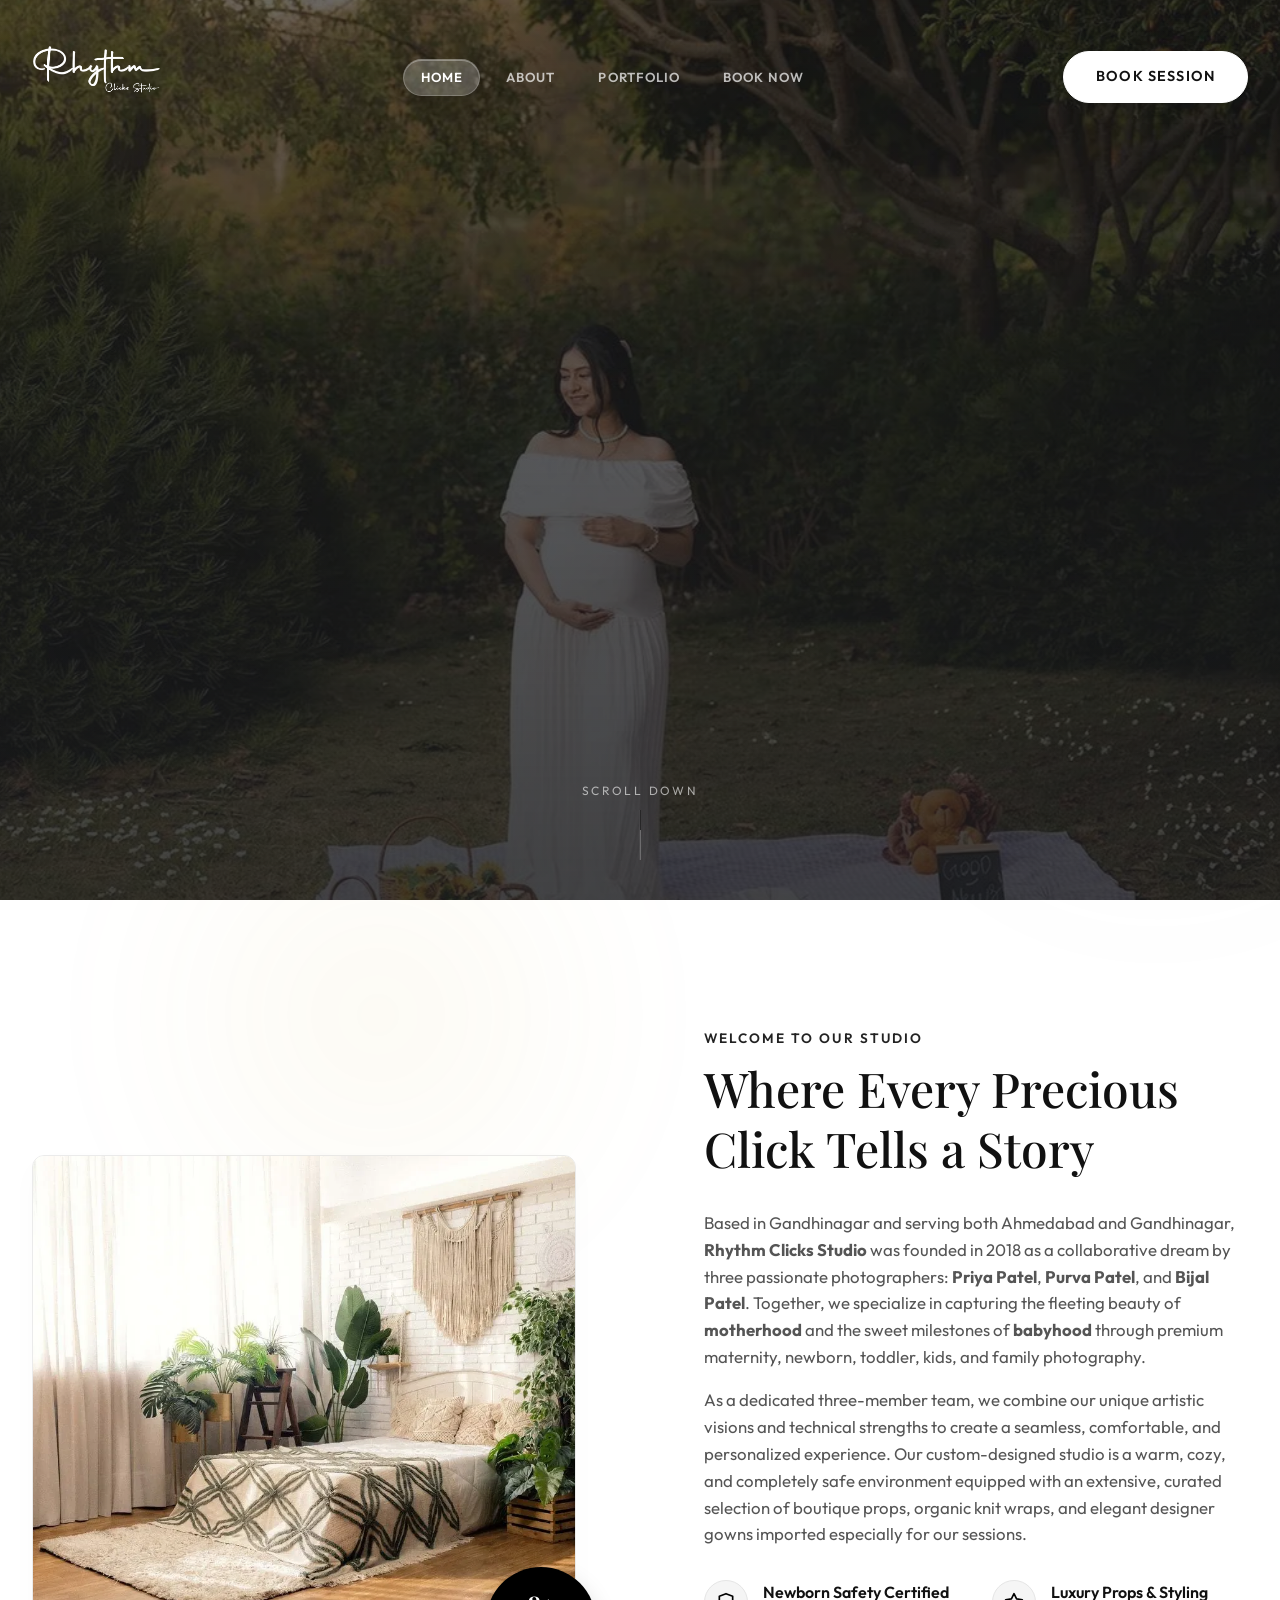
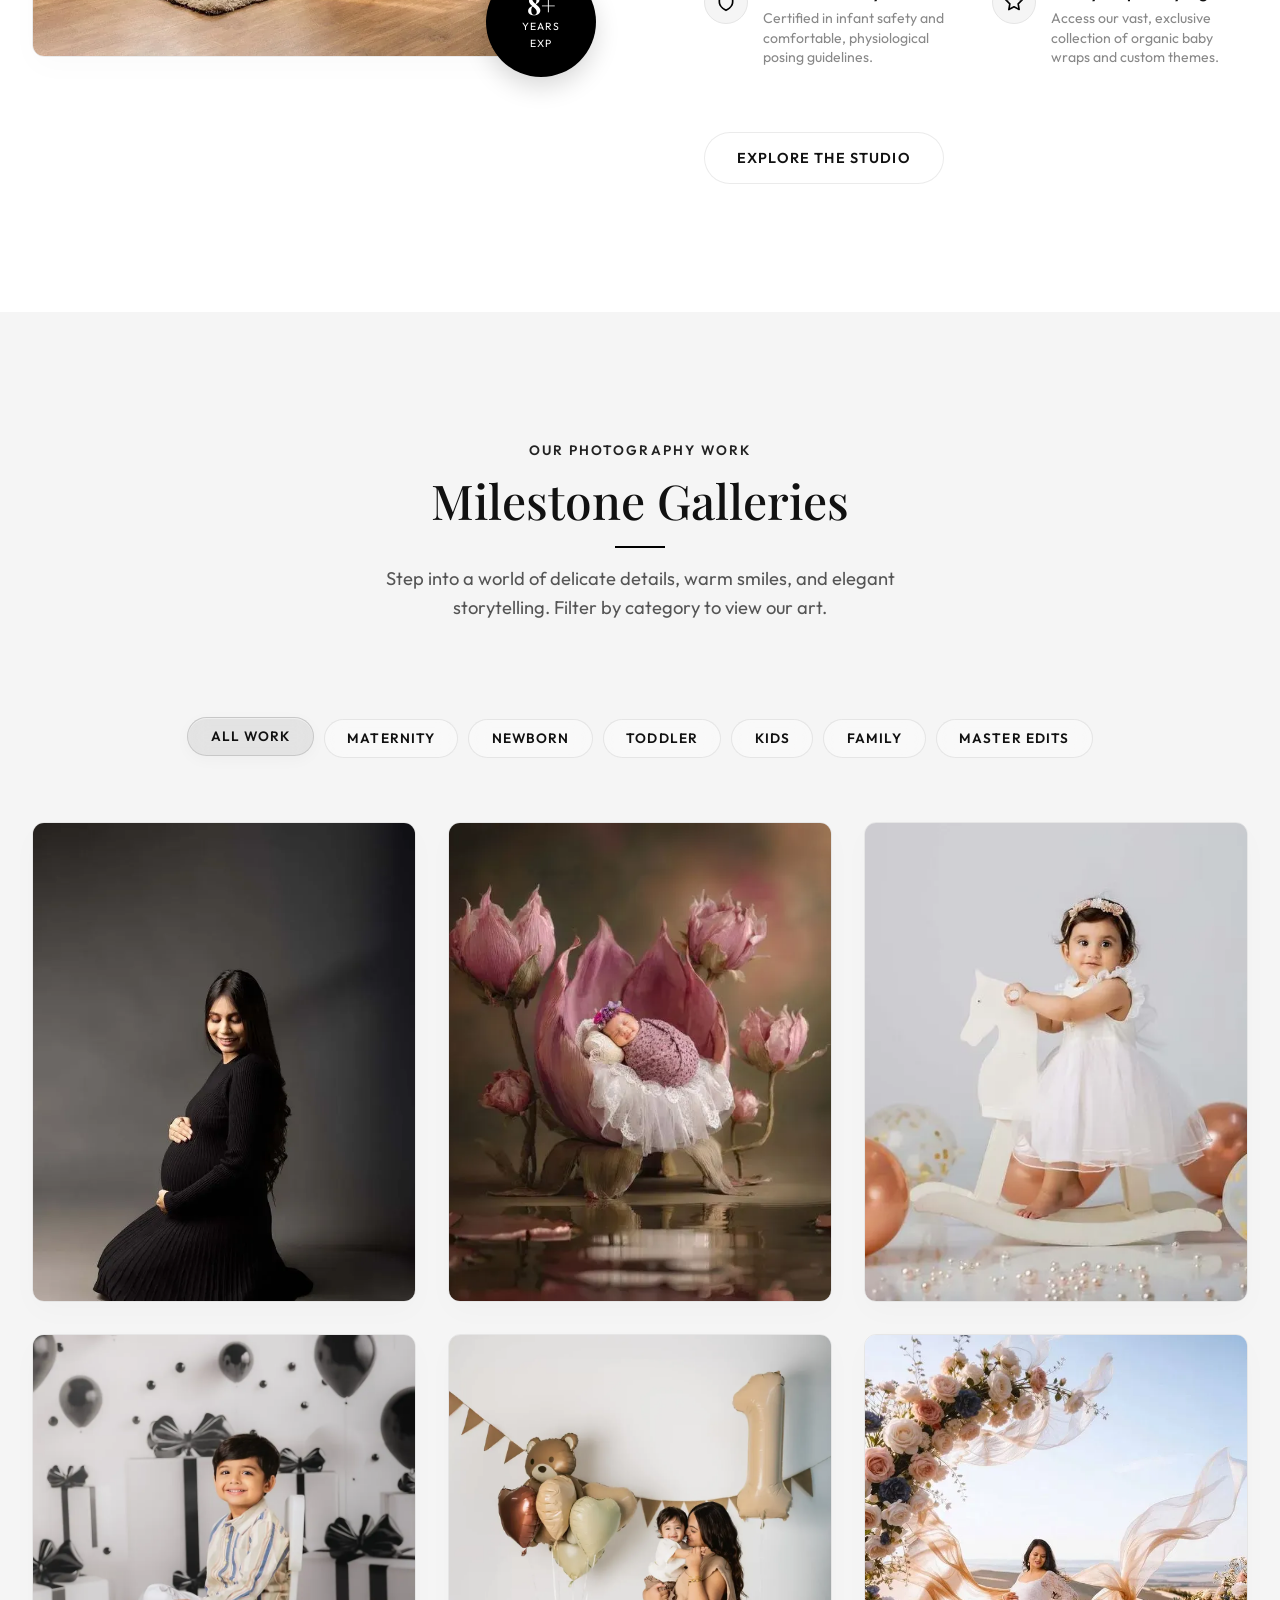
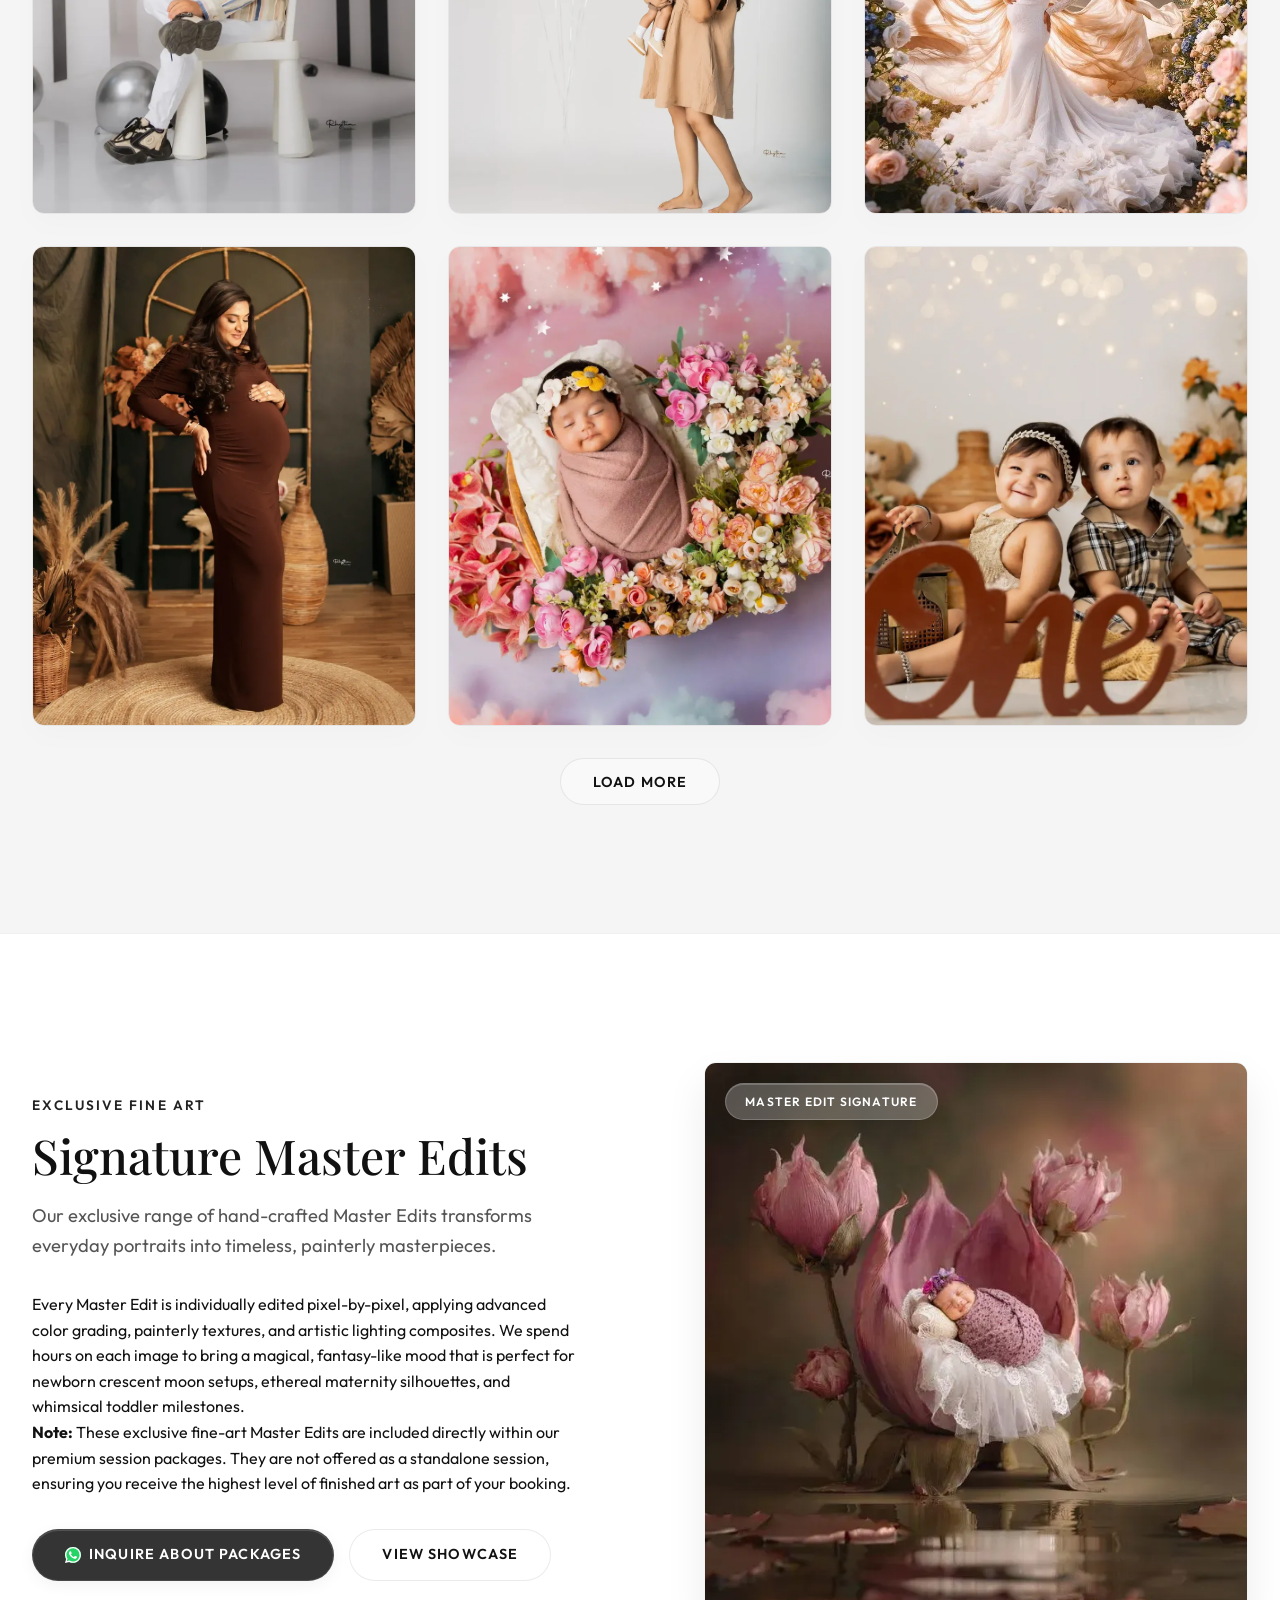
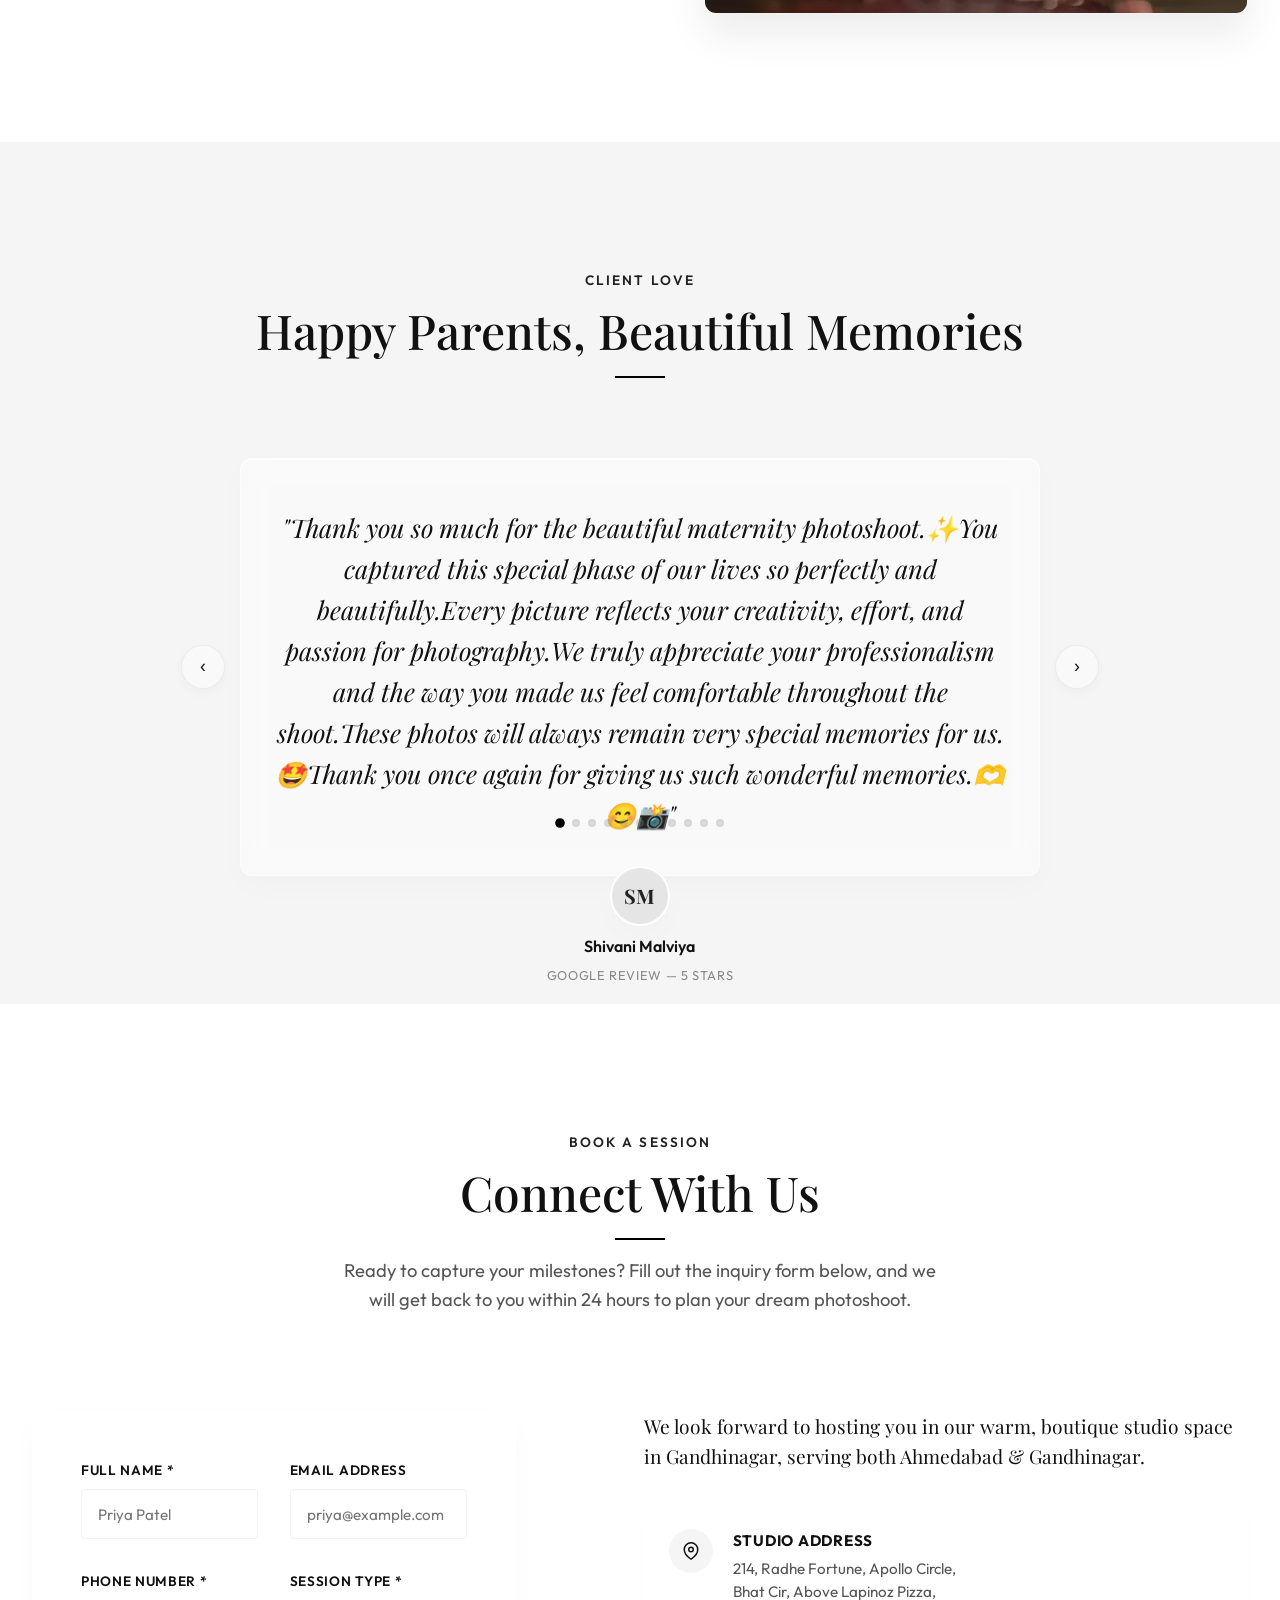
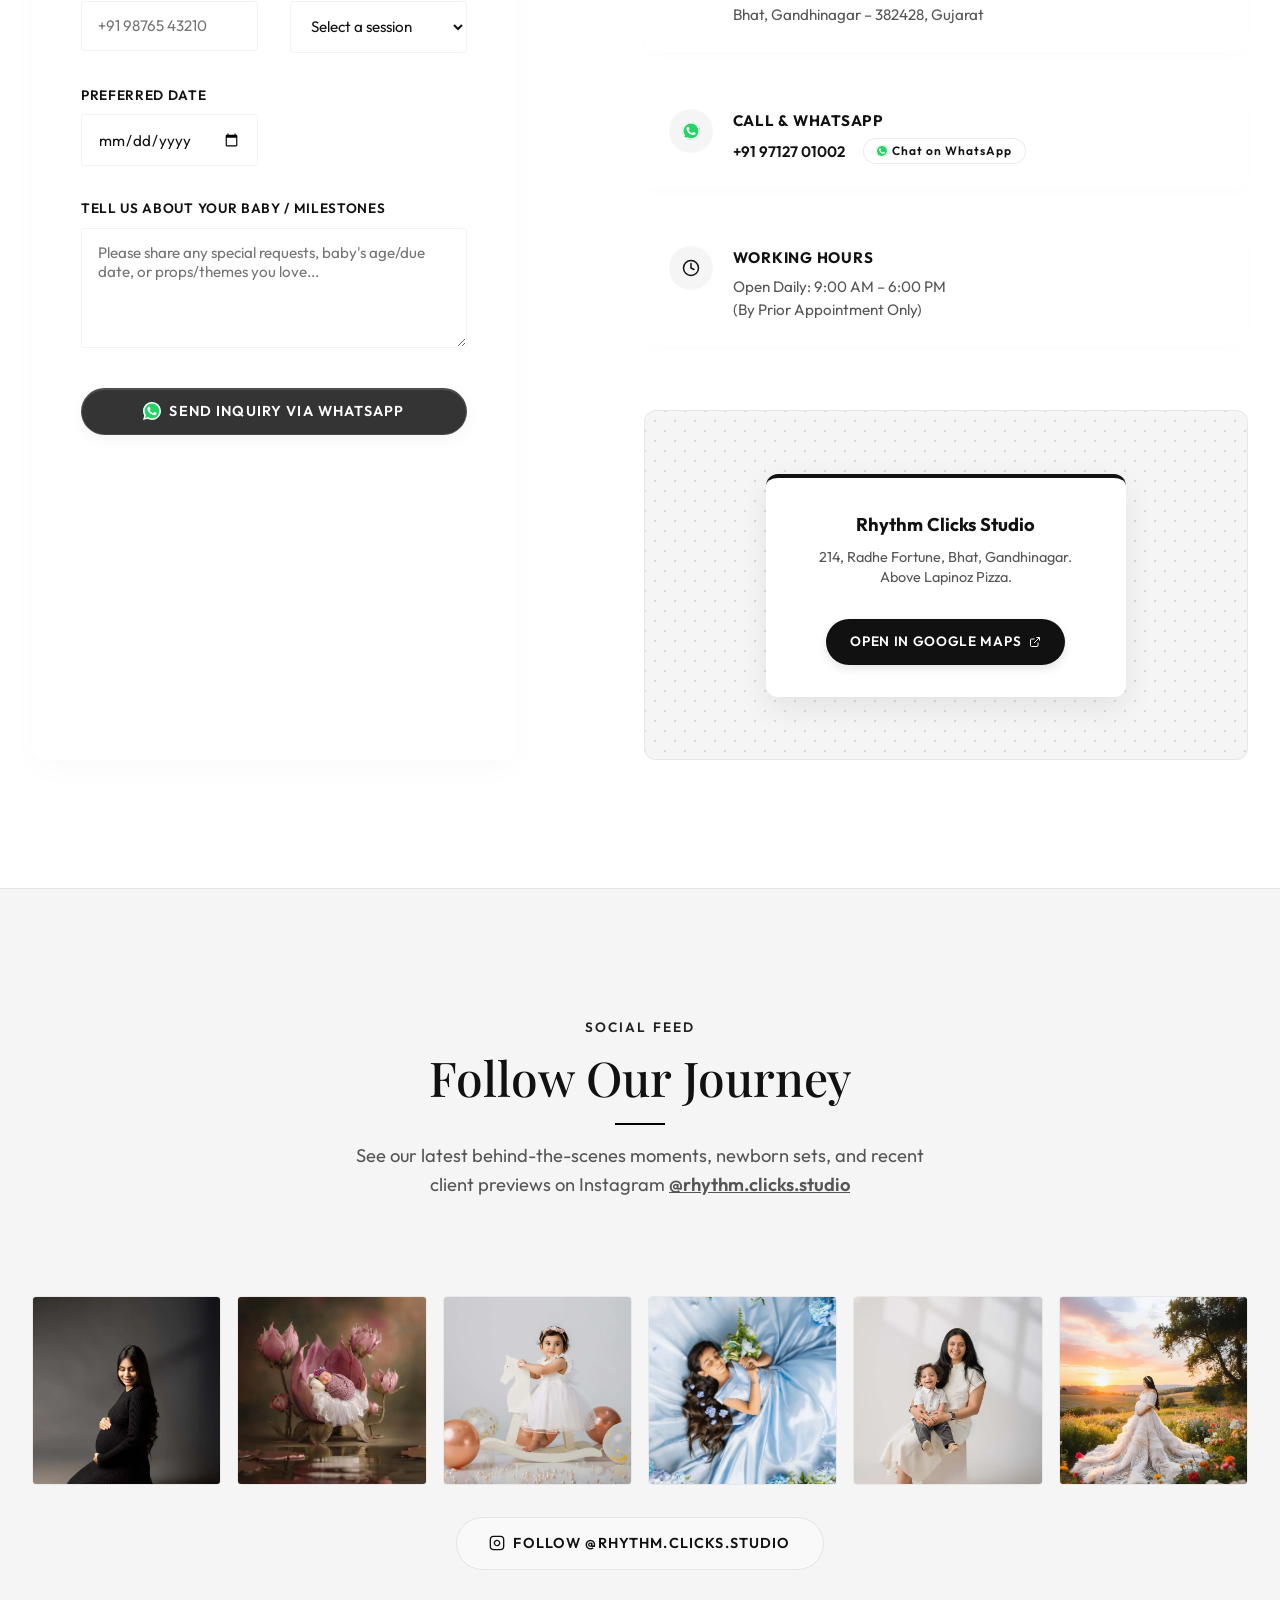
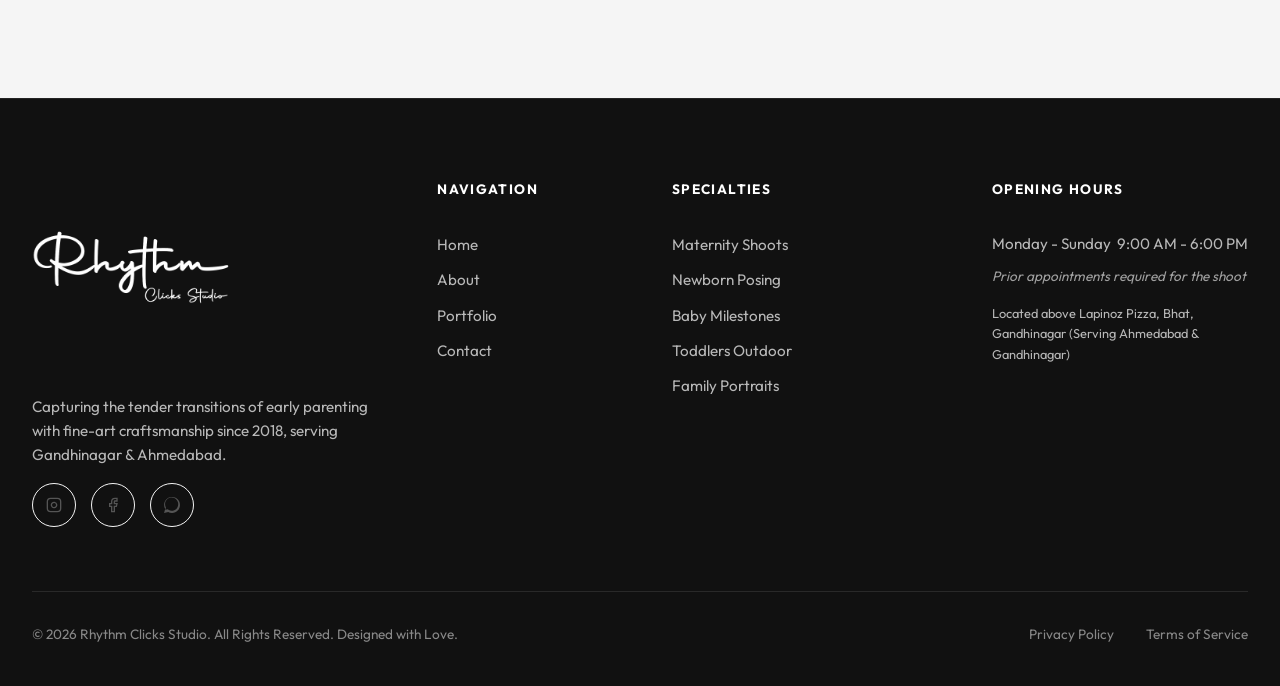
==== commit a38fafb8: "style: implement side-by-side capsule bottom nav and circular whatsapp button to mirror apple music " ====
--- a/index.html
+++ b/index.html
@@ -10,23 +10,25 @@
   <link rel="canonical" href="https://rhythmclicksstudio.com/">
 
   <!-- Favicon Links -->
-  <link rel="icon" type="image/x-icon" href="favicon.ico">
-  <link rel="icon" type="image/png" sizes="32x32" href="assets/logo.png">
-  <link rel="apple-touch-icon" href="assets/logo.png">
+  <link rel="shortcut icon" href="favicon.ico" type="image/x-icon">
+  <link rel="icon" type="image/png" sizes="32x32" href="assets/favicon-32x32.png">
+  <link rel="icon" type="image/png" sizes="48x48" href="assets/favicon-48x48.png">
+  <link rel="icon" type="image/png" sizes="192x192" href="assets/favicon-192x192.png">
+  <link rel="apple-touch-icon" sizes="180x180" href="assets/apple-touch-icon.png">
   
   <!-- Open Graph / Facebook (Social Preview) -->
   <meta property="og:type" content="website">
   <meta property="og:url" content="https://rhythmclicksstudio.com/">
   <meta property="og:title" content="Rhythm Clicks Studio | Newborn & Maternity Photography">
   <meta property="og:description" content="Capture precious milestones with Rhythm Clicks Studio in Gandhinagar & Ahmedabad. Specializing in fine-art newborn, maternity, kids & family photography.">
-  <meta property="og:image" content="https://rhythmclicksstudio.com/assets/Hero.jpg">
+  <meta property="og:image" content="https://rhythmclicksstudio.com/assets/gallery/master-edits/_RCS0087%20(1).webp">
 
   <!-- Twitter (Social Preview) -->
   <meta name="twitter:card" content="summary_large_image">
   <meta name="twitter:url" content="https://rhythmclicksstudio.com/">
   <meta name="twitter:title" content="Rhythm Clicks Studio | Newborn & Maternity Photography">
   <meta name="twitter:description" content="Capture precious milestones with Rhythm Clicks Studio in Gandhinagar & Ahmedabad. Specializing in fine-art newborn, maternity, kids & family photography.">
-  <meta name="twitter:image" content="https://rhythmclicksstudio.com/assets/Hero.jpg">
+  <meta name="twitter:image" content="https://rhythmclicksstudio.com/assets/gallery/master-edits/_RCS0087%20(1).webp">
 
   <!-- Schema Markup (JSON-LD Local Business) for Google Search Rich Cards & Local Pack -->
   <script type="application/ld+json">
@@ -34,7 +36,7 @@
     "@context": "https://schema.org",
     "@type": "LocalBusiness",
     "name": "Rhythm Clicks Studio",
-    "image": "https://rhythmclicksstudio.com/assets/logo.png",
+    "image": "https://rhythmclicksstudio.com/assets/gallery/master-edits/_RCS0087%20(1).webp",
     "@id": "https://rhythmclicksstudio.com",
     "url": "https://rhythmclicksstudio.com",
     "telephone": "+919712701002",
@@ -712,10 +714,43 @@
     </div>
   </div>
 
-  <!-- --- Floating WhatsApp Button --- -->
-  <a href="https://wa.me/919712701002?text=Hi%20Rhythm%20Clicks%20Studio!%20I'd%20like%20to%20inquire%20about%20a%20photoshoot%20session." class="whatsapp-float" target="_blank" rel="noopener" aria-label="Chat on WhatsApp">
-    <svg class="whatsapp-icon" viewBox="0 0 16 16"><circle cx="8" cy="8" r="8" fill="#25D366" class="wa-bg"/><path fill="#fff" d="M13.601 2.326A7.85 7.85 0 0 0 7.994 0C3.627 0 .068 3.558.064 7.926c0 1.399.366 2.76 1.057 3.965L0 16l4.204-1.102a7.9 7.9 0 0 0 3.79.965h.004c4.368 0 7.926-3.558 7.93-7.93A7.9 7.9 0 0 0 13.6 2.326zM7.994 14.521a6.6 6.6 0 0 1-3.356-.92l-.24-.144-2.494.654.666-2.433-.156-.251a6.56 6.56 0 0 1-1.007-3.505c0-3.626 2.957-6.584 6.591-6.584a6.56 6.56 0 0 1 4.66 1.931 6.56 6.56 0 0 1 1.928 4.66c-.004 3.639-2.961 6.592-6.592 6.592m3.615-4.934c-.197-.099-1.17-.578-1.353-.646-.182-.065-.315-.099-.445.099-.133.197-.513.646-.627.775-.114.133-.232.148-.43.05-.197-.1-.836-.308-1.592-.985-.59-.525-.985-1.175-1.103-1.372-.114-.198-.011-.304.088-.403.087-.088.197-.232.296-.346.1-.114.133-.198.198-.33.065-.134.034-.248-.015-.347-.05-.099-.445-1.076-.612-1.47-.16-.389-.323-.335-.445-.34-.114-.007-.247-.007-.38-.007a.73.73 0 0 0-.529.247c-.182.198-.691.677-.691 1.654s.71 1.916.81 2.049c.098.133 1.394 2.132 3.383 2.992.47.205.84.326 1.129.418.475.152.904.129 1.246.08.38-.058 1.171-.48 1.338-.943.164-.464.164-.86.114-.943-.049-.084-.182-.133-.38-.232"/></svg>
-  </a>
+  <!-- --- Bottom Mobile Navigation Wrapper --- -->
+  <div class="mobile-bottom-wrapper">
+    <nav class="mobile-bottom-nav">
+      <a href="#" class="mobile-bottom-nav-item active">
+        <svg class="mobile-bottom-nav-icon" viewBox="0 0 24 24">
+          <path d="M3 9l9-7 9 7v11a2 2 0 0 1-2 2H5a2 2 0 0 1-2-2z"></path>
+          <polyline points="9 22 9 12 15 12 15 22"></polyline>
+        </svg>
+        <span>Home</span>
+      </a>
+      <a href="#about" class="mobile-bottom-nav-item">
+        <svg class="mobile-bottom-nav-icon" viewBox="0 0 24 24">
+          <path d="M20 21v-2a4 4 0 0 0-4-4H8a4 4 0 0 0-4 4v2"></path>
+          <circle cx="12" cy="7" r="4"></circle>
+        </svg>
+        <span>About</span>
+      </a>
+      <a href="#portfolio" class="mobile-bottom-nav-item">
+        <svg class="mobile-bottom-nav-icon" viewBox="0 0 24 24">
+          <path d="M12 2L2 7l10 5 10-5-10-5zM2 17l10 5 10-5M2 12l10 5 10-5"></path>
+        </svg>
+        <span>Portfolio</span>
+      </a>
+      <a href="#contact" class="mobile-bottom-nav-item">
+        <svg class="mobile-bottom-nav-icon" viewBox="0 0 24 24">
+          <rect x="3" y="4" width="18" height="18" rx="2" ry="2"></rect>
+          <line x1="16" y1="2" x2="16" y2="6"></line>
+          <line x1="8" y1="2" x2="8" y2="6"></line>
+          <line x1="3" y1="10" x2="21" y2="10"></line>
+        </svg>
+        <span>Book</span>
+      </a>
+    </nav>
+    <a href="https://wa.me/919712701002?text=Hi%20Rhythm%20Clicks%20Studio!%20I'd%20like%20to%20inquire%20about%20a%20photoshoot%20session." class="mobile-whatsapp-circle" target="_blank" rel="noopener" aria-label="Chat on WhatsApp">
+      <svg class="whatsapp-icon" viewBox="0 0 16 16"><circle cx="8" cy="8" r="8" fill="#25D366" class="wa-bg"/><path fill="#fff" d="M13.601 2.326A7.85 7.85 0 0 0 7.994 0C3.627 0 .068 3.558.064 7.926c0 1.399.366 2.76 1.057 3.965L0 16l4.204-1.102a7.9 7.9 0 0 0 3.79.965h.004c4.368 0 7.926-3.558 7.93-7.93A7.9 7.9 0 0 0 13.6 2.326zM7.994 14.521a6.6 6.6 0 0 1-3.356-.92l-.24-.144-2.494.654.666-2.433-.156-.251a6.56 6.56 0 0 1-1.007-3.505c0-3.626 2.957-6.584 6.591-6.584a6.56 6.56 0 0 1 4.66 1.931 6.56 6.56 0 0 1 1.928 4.66c-.004 3.639-2.961 6.592-6.592 6.592m3.615-4.934c-.197-.099-1.17-.578-1.353-.646-.182-.065-.315-.099-.445.099-.133.197-.513.646-.627.775-.114.133-.232.148-.43.05-.197-.1-.836-.308-1.592-.985-.59-.525-.985-1.175-1.103-1.372-.114-.198-.011-.304.088-.403.087-.088.197-.232.296-.346.1-.114.133-.198.198-.33.065-.134.034-.248-.015-.347-.05-.099-.445-1.076-.612-1.47-.16-.389-.323-.335-.445-.34-.114-.007-.247-.007-.38-.007a.73.73 0 0 0-.529.247c-.182.198-.691.677-.691 1.654s.71 1.916.81 2.049c.098.133 1.394 2.132 3.383 2.992.47.205.84.326 1.129.418.475.152.904.129 1.246.08.38-.058 1.171-.48 1.338-.943.164-.464.164-.86.114-.943-.049-.084-.182-.133-.38-.232"/></svg>
+    </a>
+  </div>
 
 </body>
 </html>
--- a/style.css
+++ b/style.css
@@ -71,6 +71,18 @@
   font-size: 16px;
 }
 
+@media (max-width: 991px) {
+  html {
+    font-size: 15px;
+  }
+}
+
+@media (max-width: 575px) {
+  html {
+    font-size: 14px;
+  }
+}
+
 body {
   background-color: var(--bg-primary);
   color: var(--text-primary);
@@ -321,58 +333,67 @@
 
 header.scrolled {
   padding: 0.45rem 0;
-  background-color: rgba(255, 255, 255, 0.05);
-  -webkit-backdrop-filter: blur(15px);
-  backdrop-filter: blur(15px);
-  border-bottom: 1px solid rgba(255, 255, 255, 0.1);
+  -webkit-backdrop-filter: blur(2px);
+  backdrop-filter: blur(2px);
   box-shadow: 0 4px 12px rgba(0, 0, 0, 0.03);
 }
 
-/* Default transparent unscrolled state (white text on dark hero slides) */
-header:not(.scrolled) .nav-link {
+header.scrolled.theme-light {
+  background-color: rgba(255, 255, 255, 0.72);
+  border-bottom: 1px solid rgba(0, 0, 0, 0.08);
+}
+
+header.scrolled.theme-dark {
+  background-color: rgba(17, 17, 17, 0.72);
+  border-bottom: 1px solid rgba(255, 255, 255, 0.12);
+}
+
+/* Theme Dark (White Text / Inverted Logo) */
+header.theme-dark .nav-link {
   color: rgba(255, 255, 255, 0.7);
 }
-
-header:not(.scrolled) .nav-link:hover,
-header:not(.scrolled) .nav-link.active {
+header.theme-dark .nav-link:hover,
+header.theme-dark .nav-link.active {
   color: #ffffff;
 }
-
-header:not(.scrolled) .logo img {
+header.theme-dark .logo img {
   filter: invert(1);
 }
-
-header:not(.scrolled) .hamburger-line {
+header.theme-dark .hamburger-line {
   background-color: #ffffff;
 }
-
-header:not(.scrolled) .btn-primary {
+header.theme-dark .btn-primary {
   background-color: #ffffff;
   color: #111111;
   border-color: #ffffff;
 }
-
-header:not(.scrolled) .btn-primary:hover {
+header.theme-dark .btn-primary:hover {
   background-color: rgba(255, 255, 255, 0.9);
   color: #111111;
 }
 
-/* Scrolled state (black text on white background) */
-header.scrolled .nav-link {
+/* Theme Light (Dark Text / Normal Logo) */
+header.theme-light .nav-link {
   color: var(--text-secondary);
 }
-
-header.scrolled .nav-link:hover,
-header.scrolled .nav-link.active {
+header.theme-light .nav-link:hover,
+header.theme-light .nav-link.active {
   color: var(--text-primary);
 }
-
-header.scrolled .logo img {
+header.theme-light .logo img {
   filter: none;
 }
-
-header.scrolled .hamburger-line {
+header.theme-light .hamburger-line {
   background-color: var(--text-primary);
+}
+header.theme-light .btn-primary {
+  background-color: rgba(17, 17, 17, 0.85);
+  color: #ffffff;
+  border-color: rgba(255, 255, 255, 0.1);
+}
+header.theme-light .btn-primary:hover {
+  background-color: rgba(17, 17, 17, 0.95);
+  color: #ffffff;
 }
 
 .nav-container {
@@ -508,15 +529,21 @@
   backdrop-filter: blur(12px);
 }
 
-/* Glass pill look for scrolled state */
-header.scrolled .nav-indicator-pill {
+/* Glass pill look for scrolled state - light theme */
+header.scrolled.theme-light .nav-indicator-pill {
   background: rgba(0, 0, 0, 0.09);
   border: 1px solid rgba(0, 0, 0, 0.07);
   box-shadow: 
     0 4px 12px rgba(0, 0, 0, 0.03),
     inset 0 1px 0 rgba(255, 255, 255, 0.5);
-  -webkit-backdrop-filter: blur(12px);
-  backdrop-filter: blur(12px);
+}
+/* Glass pill look for scrolled state - dark theme */
+header.scrolled.theme-dark .nav-indicator-pill {
+  background: rgba(255, 255, 255, 0.22);
+  border: 1px solid rgba(255, 255, 255, 0.20);
+  box-shadow: 
+    0 4px 12px rgba(0, 0, 0, 0.15),
+    inset 0 1px 0 rgba(255, 255, 255, 0.3);
 }
 
 .nav-cta {
@@ -2211,5 +2238,188 @@
   opacity: 1;
 }
 
-
-
+/* --- Mobile Bottom Navigation Wrapper --- */
+.mobile-bottom-wrapper {
+  position: fixed;
+  bottom: calc(20px + env(safe-area-inset-bottom, 0px));
+  left: 50%;
+  transform: translateX(-50%);
+  width: calc(100% - 24px);
+  max-width: 440px;
+  display: none; /* hidden on desktop */
+  align-items: center;
+  gap: 12px;
+  z-index: 1002; /* Sit above header (1000) and below lightbox (1100+) */
+  pointer-events: none; /* Let clicks pass through empty spaces of wrapper */
+}
+
+.mobile-bottom-nav {
+  flex: 1;
+  height: 60px;
+  border-radius: 30px;
+  display: flex;
+  justify-content: space-around;
+  align-items: center;
+  padding: 0 10px;
+  -webkit-backdrop-filter: blur(2px) saturate(180%);
+  backdrop-filter: blur(2px) saturate(180%);
+  pointer-events: auto; /* enable interactions */
+  transition: background var(--transition-medium), border-color var(--transition-medium), box-shadow var(--transition-medium);
+}
+
+/* Light Theme (Frosted White Glass) */
+.mobile-bottom-nav.theme-light {
+  background: rgba(255, 255, 255, 0.92);
+  border: 1px solid rgba(0, 0, 0, 0.06);
+  box-shadow: 0 8px 30px rgba(0, 0, 0, 0.06);
+}
+
+/* Dark Theme (Frosted Dark Glass) */
+.mobile-bottom-nav.theme-dark {
+  background: rgba(17, 17, 17, 0.92);
+  border: 1px solid rgba(255, 255, 255, 0.12);
+  box-shadow: 0 8px 30px rgba(0, 0, 0, 0.25);
+}
+
+.mobile-bottom-nav-item {
+  display: flex;
+  flex-direction: column;
+  align-items: center;
+  justify-content: center;
+  height: 48px;
+  width: 70px;
+  border-radius: 24px;
+  text-decoration: none;
+  font-family: var(--font-sans);
+  font-size: 0.65rem;
+  font-weight: 600;
+  text-transform: uppercase;
+  letter-spacing: 0.04em;
+  gap: 2px;
+  border: 1px solid transparent;
+  position: relative;
+  z-index: 2; /* Sit above the sliding pill */
+  transition: color var(--transition-medium), transform var(--transition-fast);
+}
+
+/* Light Theme Item colors */
+.mobile-bottom-nav.theme-light .mobile-bottom-nav-item {
+  color: var(--text-light);
+}
+.mobile-bottom-nav.theme-light .mobile-bottom-nav-item.active {
+  color: var(--text-primary);
+}
+
+/* Dark Theme Item colors */
+.mobile-bottom-nav.theme-dark .mobile-bottom-nav-item {
+  color: rgba(255, 255, 255, 0.45);
+}
+.mobile-bottom-nav.theme-dark .mobile-bottom-nav-item.active {
+  color: #ffffff;
+}
+
+.mobile-bottom-nav-icon {
+  width: 20px;
+  height: 20px;
+  stroke: currentColor;
+  stroke-width: 2;
+  fill: none;
+  transition: stroke var(--transition-fast);
+}
+
+/* Sliding Liquid Glass Indicator Pill for Mobile bottom nav */
+.mobile-nav-indicator-pill {
+  position: absolute;
+  z-index: 1;
+  display: block !important;
+  border-radius: 24px;
+  pointer-events: none; /* Ignore mouse interactions */
+  -webkit-backdrop-filter: blur(2px);
+  backdrop-filter: blur(2px);
+  transition: 
+    left 0.45s cubic-bezier(0.25, 1.25, 0.35, 1), 
+    width 0.45s cubic-bezier(0.25, 1.25, 0.35, 1), 
+    top 0.45s cubic-bezier(0.25, 1.25, 0.35, 1), 
+    height 0.45s cubic-bezier(0.25, 1.25, 0.35, 1), 
+    opacity 0.3s ease,
+    background-color var(--transition-medium),
+    border-color var(--transition-medium);
+  opacity: 0;
+  transform: translate3d(0, 0, 0);
+  will-change: left, width, top, height;
+}
+
+/* Light Theme Pill */
+.mobile-bottom-nav.theme-light .mobile-nav-indicator-pill {
+  background: rgba(0, 0, 0, 0.05);
+  border: 1px solid rgba(0, 0, 0, 0.04);
+  box-shadow: 
+    0 2px 6px rgba(0, 0, 0, 0.02),
+    inset 0 1px 0 rgba(255, 255, 255, 0.5);
+}
+
+/* Dark Theme Pill */
+.mobile-bottom-nav.theme-dark .mobile-nav-indicator-pill {
+  background: rgba(255, 255, 255, 0.15);
+  border: 1px solid rgba(255, 255, 255, 0.22);
+  box-shadow: 
+    0 4px 12px rgba(0, 0, 0, 0.15),
+    inset 0 1px 0 rgba(255, 255, 255, 0.15);
+}
+
+/* Floating WhatsApp Circular Button (Side-by-side) */
+.mobile-whatsapp-circle {
+  width: 60px;
+  height: 60px;
+  border-radius: 50%;
+  display: flex;
+  align-items: center;
+  justify-content: center;
+  flex-shrink: 0;
+  cursor: pointer;
+  pointer-events: auto; /* enable interactions */
+  -webkit-backdrop-filter: blur(2px) saturate(180%);
+  backdrop-filter: blur(2px) saturate(180%);
+  transition: background var(--transition-medium), border-color var(--transition-medium), box-shadow var(--transition-medium), transform var(--transition-fast);
+}
+
+.mobile-bottom-wrapper.theme-light .mobile-whatsapp-circle {
+  background: rgba(255, 255, 255, 0.92);
+  border: 1px solid rgba(0, 0, 0, 0.06);
+  box-shadow: 0 8px 30px rgba(0, 0, 0, 0.06);
+}
+
+.mobile-bottom-wrapper.theme-dark .mobile-whatsapp-circle {
+  background: rgba(17, 17, 17, 0.92);
+  border: 1px solid rgba(255, 255, 255, 0.12);
+  box-shadow: 0 8px 30px rgba(0, 0, 0, 0.25);
+}
+
+.mobile-whatsapp-circle .whatsapp-icon {
+  width: 28px;
+  height: 28px;
+}
+
+.mobile-bottom-nav-item:active,
+.mobile-whatsapp-circle:active {
+  transform: scale(0.95);
+}
+
+/* Mobile Layout Overrides & Adjustments */
+@media (max-width: 991px) {
+  .mobile-bottom-wrapper {
+    display: flex;
+  }
+  
+  .hamburger, .mobile-nav, .whatsapp-float {
+    display: none !important;
+  }
+  
+  .nav-container {
+    justify-content: center; /* Center the logo on mobile header */
+  }
+  
+  body {
+    padding-bottom: calc(96px + env(safe-area-inset-bottom, 0));
+  }
+}
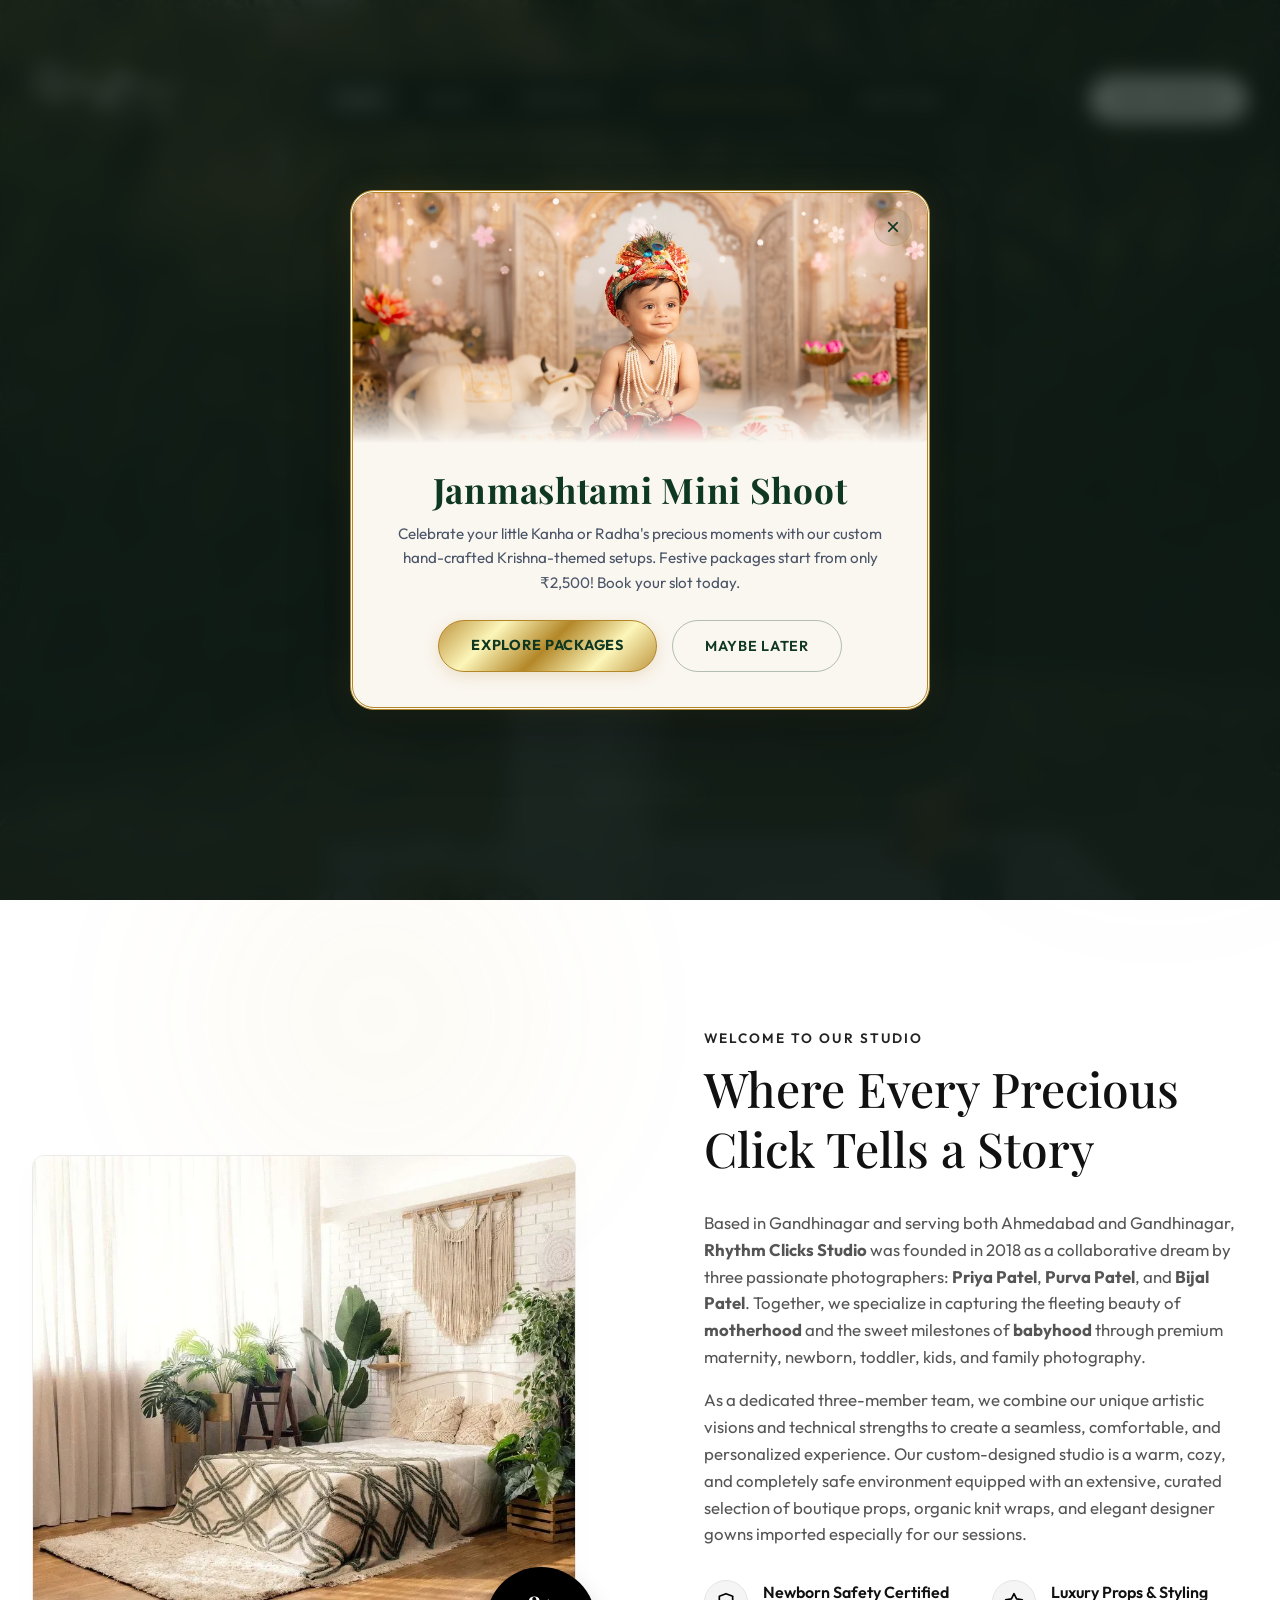
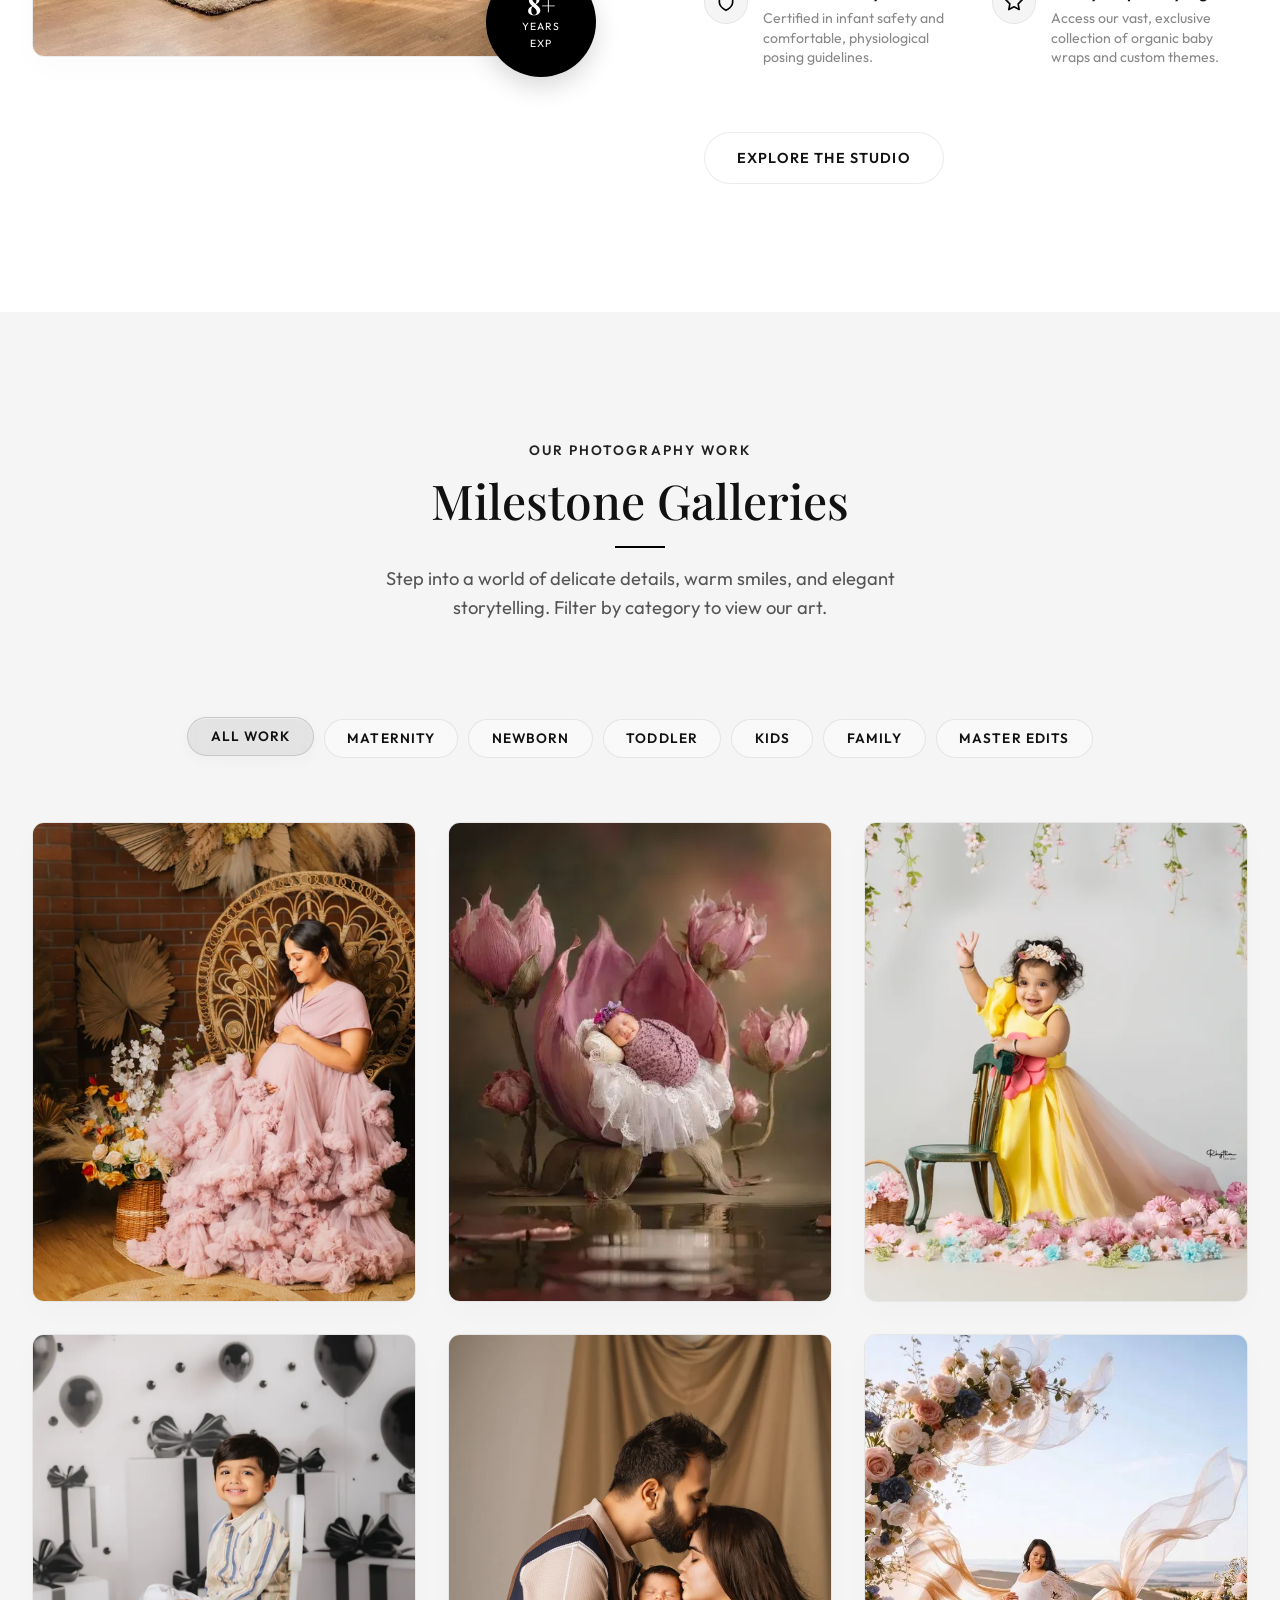
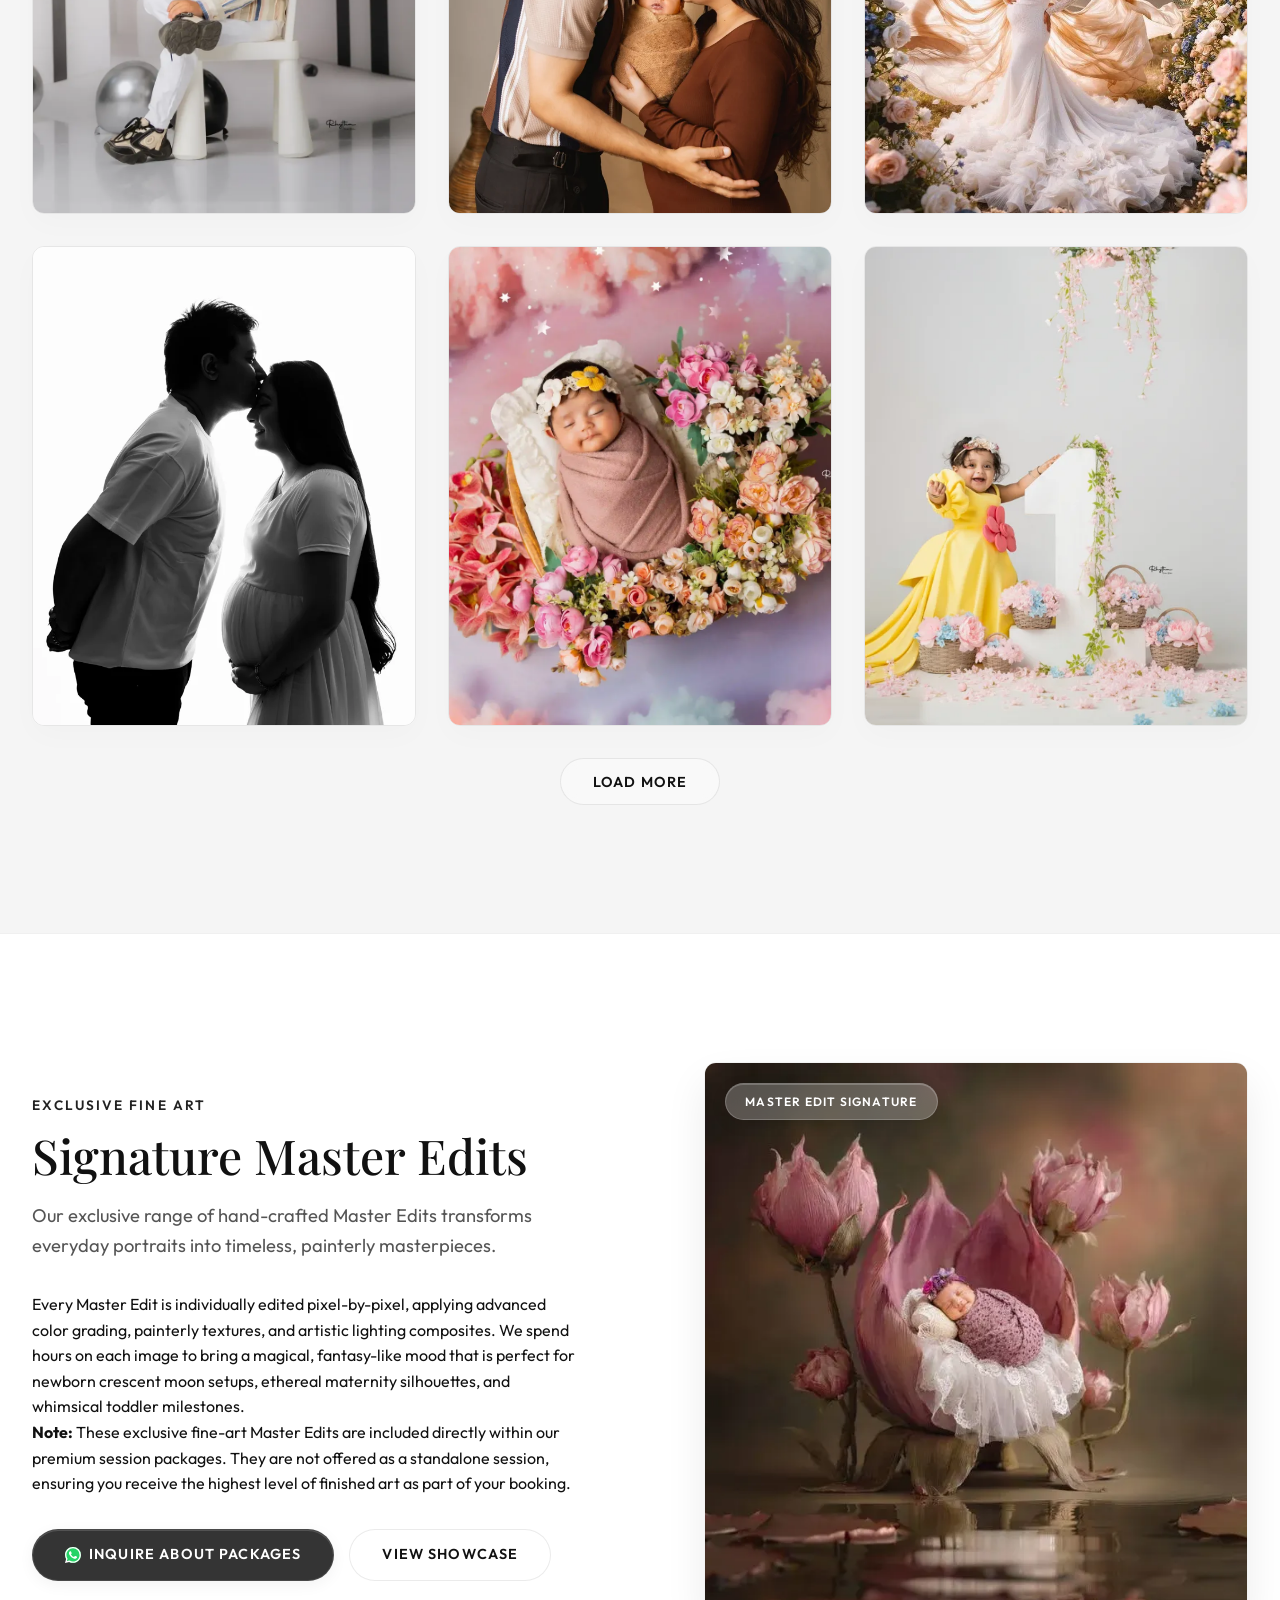
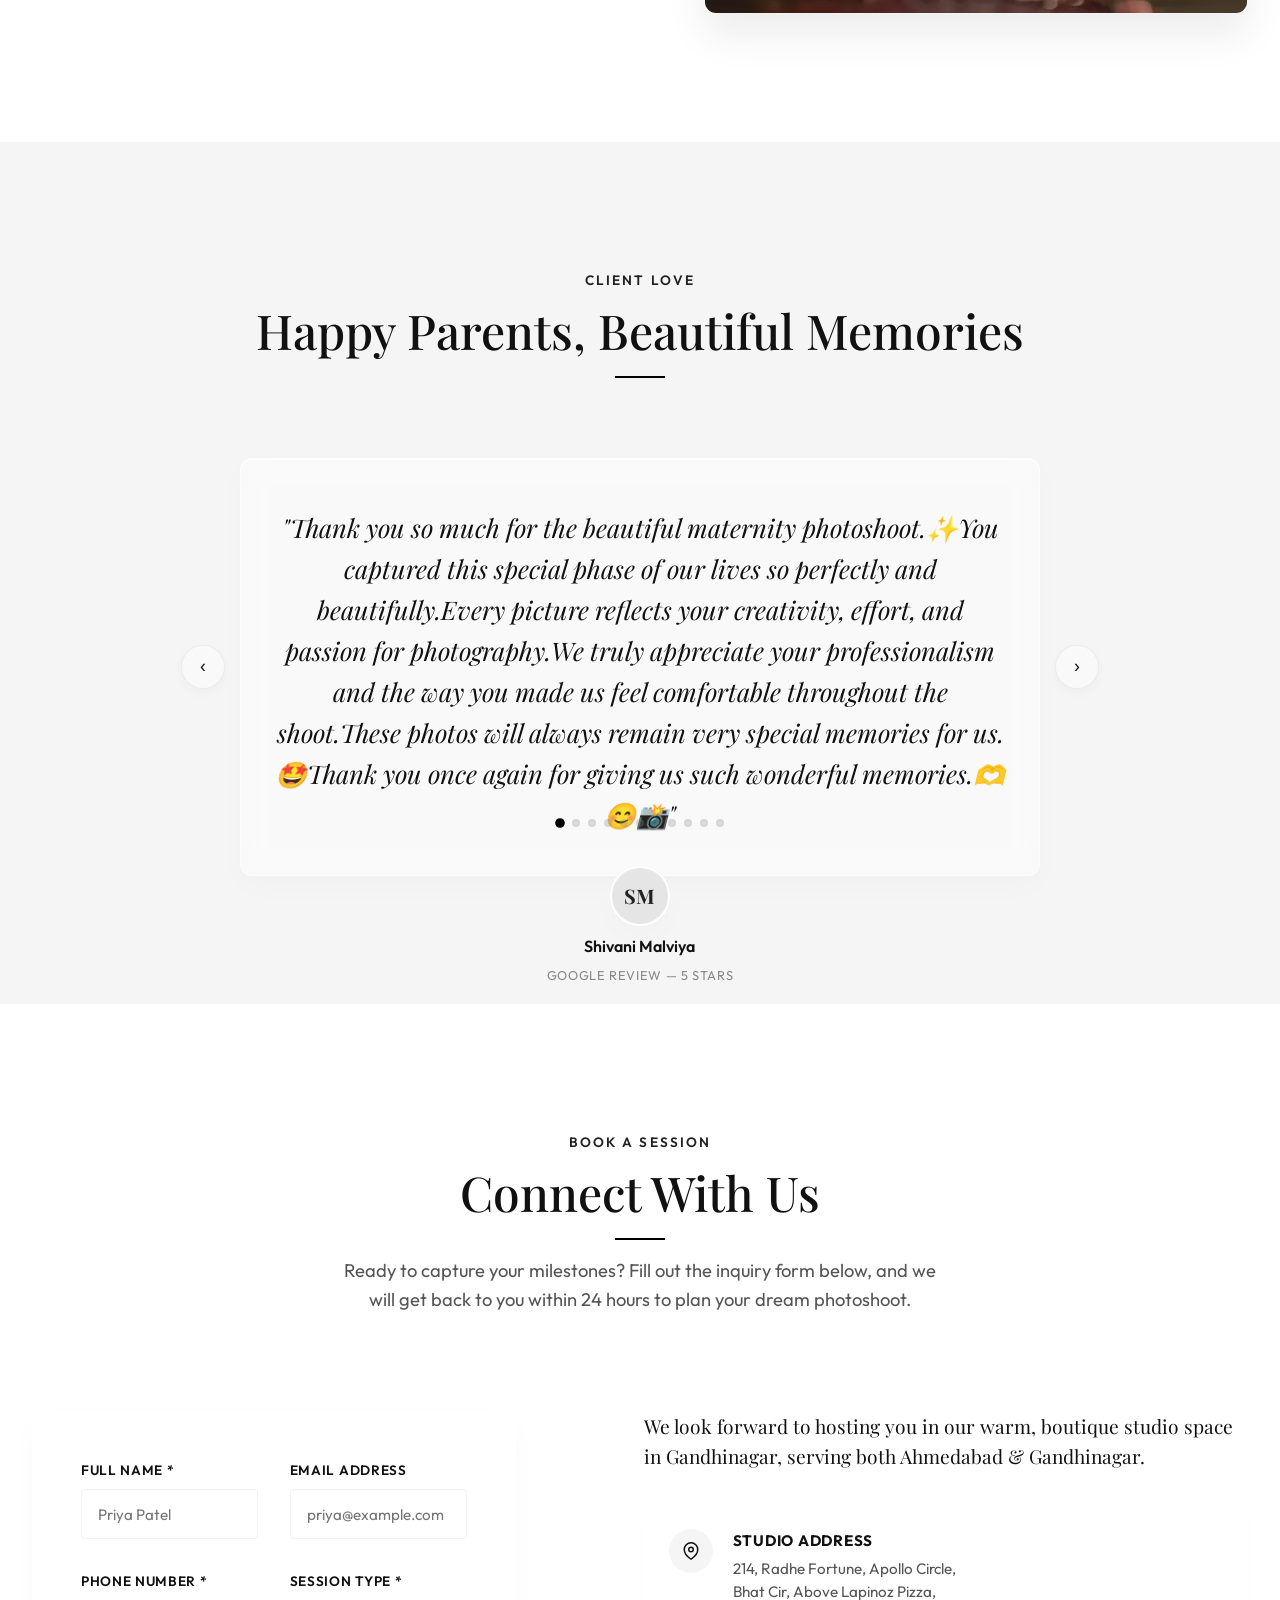
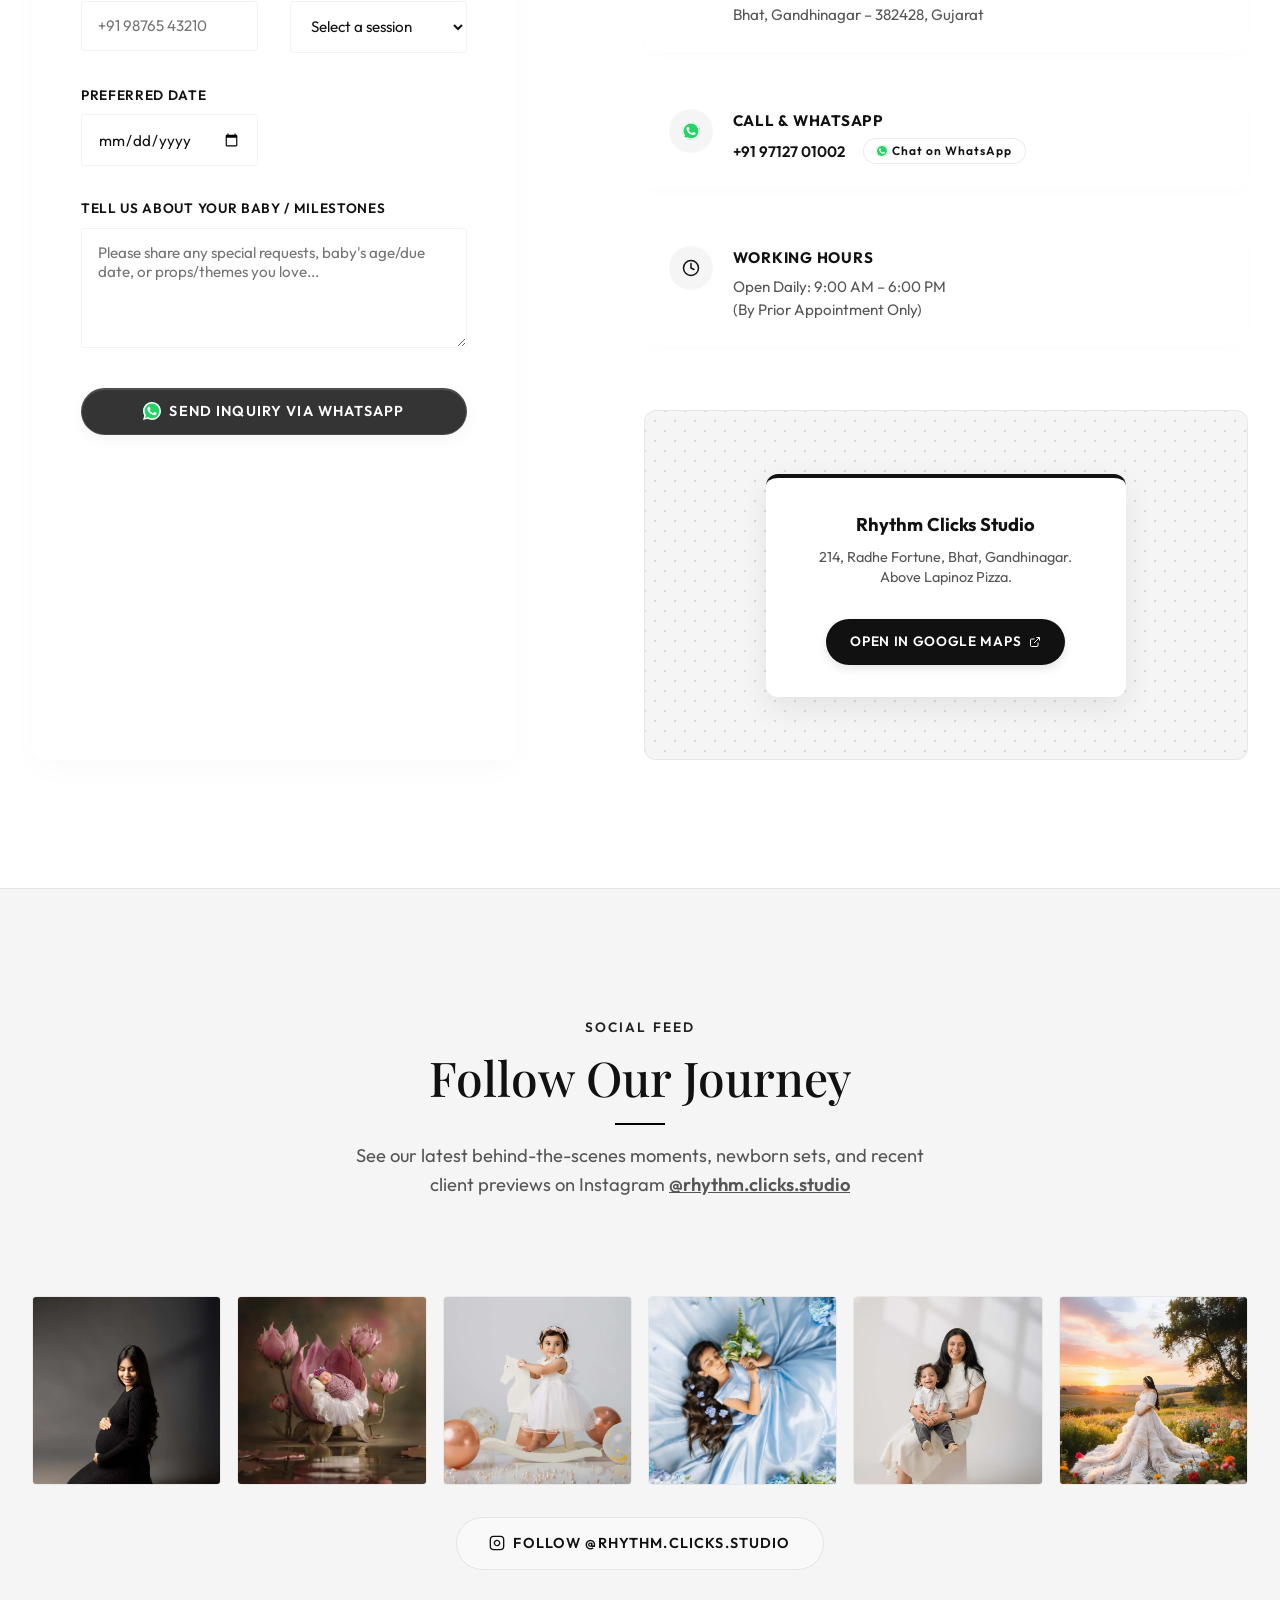
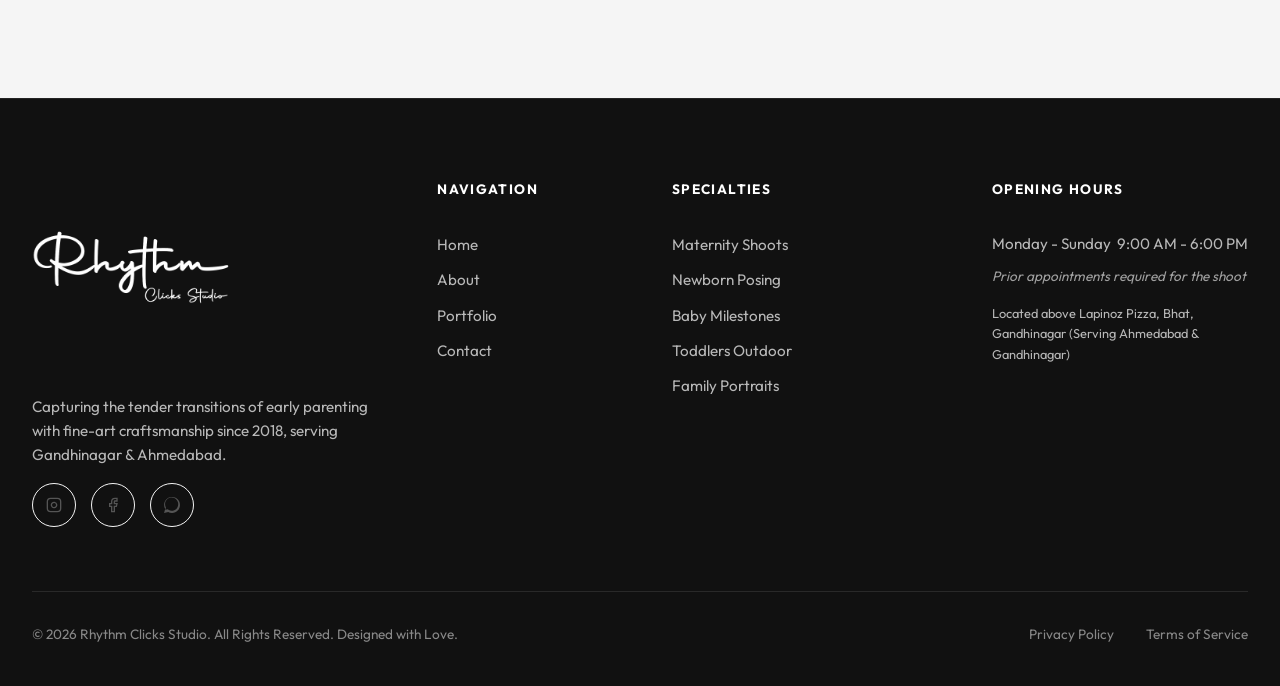
==== commit d1a72a66: "feat: add Janmashtami Special popup and landing page" ====
--- a/index.html
+++ b/index.html
@@ -115,6 +115,7 @@
           <li><a href="#" class="nav-link active">Home</a></li>
           <li><a href="#about" class="nav-link">About</a></li>
           <li><a href="#portfolio" class="nav-link">Portfolio</a></li>
+          <li><a href="janmashtami.html" class="nav-link" style="color: #b38728; font-weight: 600;">Janmashtami Special</a></li>
           <li><a href="#contact" class="nav-link">Book Now</a></li>
         </ul>
       </nav>
@@ -137,6 +138,7 @@
       <li><a href="#" class="nav-link mobile-link active">Home</a></li>
       <li><a href="#about" class="nav-link mobile-link">About</a></li>
       <li><a href="#portfolio" class="nav-link mobile-link">Portfolio</a></li>
+      <li><a href="janmashtami.html" class="nav-link mobile-link" style="color: #b38728; font-weight: 600;">Janmashtami Special</a></li>
       <li><a href="#contact" class="nav-link mobile-link">Book Now</a></li>
     </ul>
     <a href="#contact" class="btn btn-primary mobile-link" style="text-align: center;">Book Session</a>
@@ -752,5 +754,23 @@
     </a>
   </div>
 
+  <!-- --- Janmashtami Special Promotion Popup --- -->
+  <div class="janmashtami-popup" id="janmashtami-promo-popup" role="dialog" aria-modal="true" aria-labelledby="janmashtami-title">
+    <div class="janmashtami-popup-content">
+      <button class="janmashtami-popup-close" id="janmashtami-popup-close" aria-label="Close Promotion Modal">&times;</button>
+      <div class="janmashtami-popup-banner">
+        <img src="assets/janmashtami_baby_1.jpg" alt="Janmashtami Special Baby Shoot Theme" loading="lazy">
+      </div>
+      <div class="janmashtami-popup-body">
+        <h3 id="janmashtami-title">Janmashtami Mini Shoot</h3>
+        <p>Celebrate your little Kanha or Radha's precious moments with our custom hand-crafted Krishna-themed setups. Festive packages start from only ₹2,500! Book your slot today.</p>
+        <div class="janmashtami-popup-buttons">
+          <a href="janmashtami.html" class="btn janmashtami-btn-gold">Explore Packages</a>
+          <button class="btn janmashtami-btn-outline" id="janmashtami-popup-skip">Maybe Later</button>
+        </div>
+      </div>
+    </div>
+  </div>
+
 </body>
 </html>
--- a/style.css
+++ b/style.css
@@ -637,6 +637,155 @@
   .hamburger, .mobile-nav {
     display: none;
   }
+
+  /* --- Transparent Header for Desktop --- */
+  header,
+  header.scrolled {
+    position: fixed;
+    top: 0;
+    left: 0;
+    width: 100%;
+    max-width: none;
+    transform: none;
+    border-radius: 0;
+    background-color: transparent !important;
+    border: none !important;
+    border-bottom: 1px solid transparent !important;
+    box-shadow: none !important;
+    backdrop-filter: none !important;
+    -webkit-backdrop-filter: none !important;
+    padding: 1.5rem 0;
+    transition: padding 0.5s cubic-bezier(0.16, 1, 0.3, 1);
+    z-index: 1000;
+  }
+
+  header.scrolled {
+    padding: 0.8rem 0;
+  }
+
+  /* Three-Column Center-Aligned Layout for perfect menu centering */
+  header .nav-container {
+    display: flex;
+    justify-content: space-between;
+    align-items: center;
+    width: 100%;
+    max-width: var(--max-width);
+    margin: 0 auto;
+    padding: 0 var(--spacing-md);
+  }
+
+  .logo {
+    flex: 1;
+    display: flex;
+    justify-content: flex-start;
+    align-items: center;
+    position: relative;
+    width: auto;
+    height: auto;
+  }
+
+  .nav-cta {
+    flex: 1;
+    display: flex;
+    justify-content: flex-end;
+    align-items: center;
+  }
+
+  /* --- Floating Glass Capsule for the Menu only --- */
+  .nav-menu {
+    flex: 0 0 auto;
+    height: 52px;
+    border-radius: 26px;
+    display: flex;
+    align-items: center;
+    padding: 0 8px;
+    -webkit-backdrop-filter: blur(2px) saturate(180%);
+    backdrop-filter: blur(2px) saturate(180%);
+    transition: 
+      background-color var(--transition-medium), 
+      border-color var(--transition-medium), 
+      box-shadow var(--transition-medium);
+  }
+
+  /* Light Theme Menu Capsule */
+  header.theme-light .nav-menu {
+    background-color: rgba(255, 255, 255, 0.92);
+    border: 1px solid rgba(0, 0, 0, 0.06);
+    box-shadow: 0 8px 30px rgba(0, 0, 0, 0.06);
+  }
+
+  /* Dark Theme Menu Capsule */
+  header.theme-dark .nav-menu {
+    background-color: rgba(17, 17, 17, 0.92);
+    border: 1px solid rgba(255, 255, 255, 0.12);
+    box-shadow: 0 8px 30px rgba(0, 0, 0, 0.25);
+  }
+
+  .nav-menu ul {
+    height: 100%;
+    margin: 0;
+    padding: 0;
+    display: flex;
+    align-items: center;
+  }
+
+  .nav-link {
+    padding: 0.5rem 1.2rem;
+    font-size: 0.8rem;
+  }
+
+  /* Large Logo Outside the Capsule */
+  .logo img,
+  header.scrolled .logo img {
+    height: 150px;
+    width: auto;
+    position: static;
+    transform: none;
+    transition: height 0.5s cubic-bezier(0.16, 1, 0.3, 1), filter var(--transition-medium);
+  }
+  
+  header.scrolled .logo img {
+    height: 120px;
+  }
+
+  /* CTA Button styling */
+  .nav-cta .btn {
+    padding: 0.7rem 1.6rem;
+    font-size: 0.82rem;
+  }
+
+  /* Desktop spring-like transition override for indicator */
+  .nav-indicator-pill {
+    transition: 
+      left 0.45s cubic-bezier(0.25, 1.25, 0.35, 1), 
+      width 0.45s cubic-bezier(0.25, 1.25, 0.35, 1), 
+      top 0.45s cubic-bezier(0.25, 1.25, 0.35, 1), 
+      height 0.45s cubic-bezier(0.25, 1.25, 0.35, 1), 
+      opacity 0.3s ease;
+  }
+
+  /* Desktop Indicator pill theme overrides inside capsule */
+  header.theme-light .nav-indicator-pill,
+  header.scrolled.theme-light .nav-indicator-pill {
+    background: rgba(0, 0, 0, 0.05);
+    border: 1px solid rgba(0, 0, 0, 0.04);
+    box-shadow: 
+      0 2px 6px rgba(0, 0, 0, 0.02),
+      inset 0 1px 0 rgba(255, 255, 255, 0.5);
+    -webkit-backdrop-filter: blur(2px);
+    backdrop-filter: blur(2px);
+  }
+
+  header.theme-dark .nav-indicator-pill,
+  header.scrolled.theme-dark .nav-indicator-pill {
+    background: rgba(255, 255, 255, 0.15);
+    border: 1px solid rgba(255, 255, 255, 0.22);
+    box-shadow: 
+      0 4px 12px rgba(0, 0, 0, 0.15),
+      inset 0 1px 0 rgba(255, 255, 255, 0.15);
+    -webkit-backdrop-filter: blur(2px);
+    backdrop-filter: blur(2px);
+  }
 }
 
 /* --- Hero Section --- */
@@ -2423,3 +2572,637 @@
     padding-bottom: calc(96px + env(safe-area-inset-bottom, 0));
   }
 }
+
+/* ==========================================================================
+   Janmashtami Promotion Styles (Cream & Gold Theme)
+   ========================================================================== */
+
+/* Popup Overlay */
+.janmashtami-popup {
+  position: fixed;
+  top: 0;
+  left: 0;
+  width: 100%;
+  height: 100%;
+  z-index: 2000;
+  background-color: rgba(12, 27, 20, 0.75); /* Dark green tint overlay */
+  backdrop-filter: blur(10px);
+  -webkit-backdrop-filter: blur(10px);
+  display: flex;
+  align-items: center;
+  justify-content: center;
+  opacity: 0;
+  pointer-events: none;
+  transition: opacity 0.5s ease;
+}
+
+.janmashtami-popup.active {
+  opacity: 1;
+  pointer-events: auto;
+}
+
+/* Popup Content Card */
+.janmashtami-popup-content {
+  background: #faf6f0; /* Cream background */
+  border: 3px double #b38728; /* Double gold border */
+  border-radius: 24px;
+  max-width: 580px;
+  width: 90%;
+  position: relative;
+  box-shadow: 0 25px 60px rgba(0, 0, 0, 0.25), 0 0 30px rgba(179, 135, 40, 0.1);
+  transform: translateY(40px) scale(0.95);
+  transition: transform 0.5s cubic-bezier(0.25, 1, 0.5, 1);
+  overflow: hidden;
+  color: #2d3748;
+}
+
+.janmashtami-popup.active .janmashtami-popup-content {
+  transform: translateY(0) scale(1);
+}
+
+/* Close Button */
+.janmashtami-popup-close {
+  position: absolute;
+  top: 15px;
+  right: 15px;
+  width: 38px;
+  height: 38px;
+  border-radius: 50%;
+  background: rgba(15, 56, 35, 0.08);
+  border: 1px solid rgba(179, 135, 40, 0.3);
+  color: #0f3823;
+  font-size: 1.5rem;
+  line-height: 1;
+  display: flex;
+  align-items: center;
+  justify-content: center;
+  cursor: pointer;
+  z-index: 10;
+  transition: all 0.3s ease;
+}
+
+.janmashtami-popup-close:hover {
+  background: #0f3823;
+  color: #faf6f0;
+  transform: rotate(90deg);
+}
+
+/* Popup Banner Image */
+.janmashtami-popup-banner {
+  width: 100%;
+  height: 250px;
+  position: relative;
+  overflow: hidden;
+}
+
+.janmashtami-popup-banner img {
+  width: 100%;
+  height: 100%;
+  object-fit: cover;
+  object-position: center 30%;
+}
+
+.janmashtami-popup-banner::after {
+  content: '';
+  position: absolute;
+  bottom: 0;
+  left: 0;
+  width: 100%;
+  height: 60px;
+  background: linear-gradient(to top, #faf6f0, transparent);
+}
+
+/* Popup Text Section */
+.janmashtami-popup-body {
+  padding: 25px 35px 35px;
+  text-align: center;
+}
+
+.janmashtami-popup-tag {
+  display: inline-block;
+  background: rgba(15, 56, 35, 0.06);
+  border: 1px solid rgba(179, 135, 40, 0.3);
+  color: #0f3823;
+  font-size: 0.75rem;
+  text-transform: uppercase;
+  letter-spacing: 0.15em;
+  padding: 5px 15px;
+  border-radius: 20px;
+  font-weight: 600;
+  margin-bottom: 12px;
+}
+
+.janmashtami-popup-body h3 {
+  font-family: 'Playfair Display', serif;
+  font-size: 2.2rem;
+  color: #0f3823; /* Forest green */
+  margin-bottom: 10px;
+  letter-spacing: 0.02em;
+  font-weight: 700;
+}
+
+.janmashtami-popup-body p {
+  color: #4a5568;
+  font-size: 0.95rem;
+  line-height: 1.6;
+  margin-bottom: 25px;
+  font-family: 'Outfit', sans-serif;
+}
+
+.janmashtami-popup-buttons {
+  display: flex;
+  gap: 15px;
+  justify-content: center;
+  flex-wrap: wrap;
+}
+
+.janmashtami-btn-gold {
+  background: linear-gradient(135deg, #bf953f 0%, #fcf6ba 25%, #b38728 50%, #fcf6ba 75%, #bf953f 100%);
+  color: #0f3823 !important;
+  font-weight: 700;
+  border: 1px solid #b38728;
+  box-shadow: 0 4px 15px rgba(179, 135, 40, 0.2);
+  transition: all 0.3s cubic-bezier(0.2, 0.8, 0.2, 1);
+  text-transform: uppercase;
+  letter-spacing: 0.05em;
+}
+
+.janmashtami-btn-gold:hover {
+  transform: translateY(-2px);
+  box-shadow: 0 8px 25px rgba(179, 135, 40, 0.35);
+  background: linear-gradient(135deg, #fcf6ba 0%, #bf953f 50%, #fcf6ba 100%);
+}
+
+.janmashtami-btn-outline {
+  border: 1px solid rgba(15, 56, 35, 0.3);
+  background: transparent;
+  color: #0f3823 !important;
+  font-weight: 600;
+  text-transform: uppercase;
+  letter-spacing: 0.05em;
+  transition: all 0.3s ease;
+}
+
+.janmashtami-btn-outline:hover {
+  background: rgba(15, 56, 35, 0.05);
+  border-color: #0f3823;
+  transform: translateY(-2px);
+}
+
+/* Dedicated Landing Page Custom Styles */
+.janmashtami-page {
+  background: #fdfbf7 !important; /* Creamy canvas background */
+  color: #2d3748 !important;
+  font-family: 'Outfit', sans-serif;
+  overflow-x: hidden;
+}
+
+.janmashtami-page header.scrolled {
+  background: rgba(253, 251, 247, 0.96) !important;
+  border-bottom: 1px solid rgba(179, 135, 40, 0.15);
+}
+
+.janmashtami-page header .nav-link,
+.janmashtami-page header .btn-secondary {
+  color: #0f3823 !important;
+}
+
+.janmashtami-hero {
+  padding: 160px 0 80px;
+  text-align: center;
+  position: relative;
+  background: radial-gradient(circle at top, #faf3e6 0%, #fdfbf7 70%);
+}
+
+.janmashtami-gold-text {
+  background: linear-gradient(135deg, #a87e22 0%, #dfb76c 50%, #8a6515 100%);
+  -webkit-background-clip: text;
+  -webkit-text-fill-color: transparent;
+  display: inline-block;
+  font-weight: 700;
+}
+
+.janmashtami-hero h1 {
+  font-family: 'Playfair Display', serif;
+  font-size: 3.5rem;
+  font-weight: 700;
+  line-height: 1.2;
+  margin-bottom: 15px;
+  color: #0f3823; /* Forest green */
+}
+
+.janmashtami-hero p {
+  font-size: 1.15rem;
+  color: #4a5568;
+  max-width: 650px;
+  margin: 0 auto 35px;
+  line-height: 1.6;
+}
+
+/* Subtitle and headings */
+.janmashtami-page .section-header h2 {
+  color: #0f3823 !important;
+}
+
+.janmashtami-page .subtitle {
+  color: #b38728 !important;
+}
+
+/* Package Grid and Redesign */
+.janmashtami-packages-grid {
+  display: grid;
+  grid-template-columns: repeat(auto-fit, minmax(280px, 1fr));
+  gap: 30px;
+  margin-top: 40px;
+}
+
+@media (min-width: 992px) {
+  .janmashtami-packages-grid {
+    grid-template-columns: repeat(2, 1fr);
+  }
+}
+
+.janmashtami-package-card {
+  background: #ffffff;
+  border: 1px solid rgba(179, 135, 40, 0.2);
+  border-radius: 20px;
+  padding: 40px 30px;
+  box-shadow: 0 10px 30px rgba(15, 56, 35, 0.03);
+  position: relative;
+  transition: all 0.4s cubic-bezier(0.2, 0.8, 0.2, 1);
+  display: flex;
+  flex-direction: column;
+  align-items: center;
+  text-align: center;
+  border-top: 4px solid #b38728; /* Gold top border */
+}
+
+.janmashtami-package-card:hover {
+  transform: translateY(-5px);
+  box-shadow: 0 15px 40px rgba(179, 135, 40, 0.12);
+  border-color: rgba(179, 135, 40, 0.4);
+}
+
+.janmashtami-card-num {
+  position: absolute;
+  top: -18px;
+  left: 50%;
+  transform: translateX(-50%);
+  width: 32px;
+  height: 32px;
+  border-radius: 50%;
+  background: #730819;
+  color: #ffffff;
+  display: flex;
+  align-items: center;
+  justify-content: center;
+  font-weight: 700;
+  font-size: 0.85rem;
+  border: 2px solid #ffffff;
+}
+
+.janmashtami-package-card h3 {
+  font-family: 'Playfair Display', serif;
+  font-size: 1.6rem;
+  color: #0f3823;
+  margin-bottom: 5px;
+  text-transform: uppercase;
+  letter-spacing: 0.02em;
+}
+
+.janmashtami-package-card .desc {
+  font-size: 0.88rem;
+  color: #718096;
+  margin-bottom: 20px;
+  font-style: italic;
+}
+
+.janmashtami-price-badge {
+  background: radial-gradient(circle, #730819 0%, #8c1c2b 100%);
+  color: #ffffff;
+  font-size: 1.6rem;
+  font-weight: 700;
+  padding: 6px 28px;
+  border-radius: 30px;
+  margin-bottom: 25px;
+  box-shadow: 0 4px 10px rgba(115, 8, 25, 0.25);
+  font-family: 'Outfit', sans-serif;
+  letter-spacing: 0.02em;
+}
+
+.janmashtami-package-details {
+  list-style: none;
+  padding: 0;
+  margin: 0 0 30px;
+  width: 100%;
+  text-align: left;
+}
+
+.janmashtami-package-details li {
+  padding: 8px 0 8px 28px;
+  position: relative;
+  font-size: 0.95rem;
+  color: #4a5568;
+  border-bottom: 1px solid rgba(0, 0, 0, 0.03);
+}
+
+.janmashtami-package-details li::before {
+  content: ' ';
+  position: absolute;
+  left: 2px;
+  top: 10px;
+  width: 16px;
+  height: 16px;
+  background-size: contain;
+  background-repeat: no-repeat;
+}
+
+/* Custom bullet icon rules */
+.janmashtami-package-details li.bullet-time::before {
+  background-image: url("data:image/svg+xml,%3Csvg xmlns='http://www.w3.org/2000/svg' viewBox='0 0 24 24' fill='none' stroke='%23b38728' stroke-width='2' stroke-linecap='round' stroke-linejoin='round'%3E%3Ccircle cx='12' cy='12' r='10'/%3E%3Cpolyline points='12 6 12 12 16 14'/%3E%3C/svg%3E");
+}
+.janmashtami-package-details li.bullet-pics::before {
+  background-image: url("data:image/svg+xml,%3Csvg xmlns='http://www.w3.org/2000/svg' viewBox='0 0 24 24' fill='none' stroke='%23b38728' stroke-width='2' stroke-linecap='round' stroke-linejoin='round'%3E%3Cpath d='M23 19a2 2 0 0 1-2 2H3a2 2 0 0 1-2-2V8a2 2 0 0 1 2-2h4l2-3h6l2 3h4a2 2 0 0 1 2 2z'/%3E%3Ccircle cx='12' cy='13' r='4'/%3E%3C/svg%3E");
+}
+.janmashtami-package-details li.bullet-outfit::before {
+  background-image: url("data:image/svg+xml,%3Csvg xmlns='http://www.w3.org/2000/svg' viewBox='0 0 24 24' fill='none' stroke='%23b38728' stroke-width='2' stroke-linecap='round' stroke-linejoin='round'%3E%3Cpath d='M20.38 3.46L16 2a4 4 0 0 1-8 0L3.62 3.46a2 2 0 0 0-1.34 2.23l.85 5.68a2 2 0 0 0 2 1.71h1.78l-.92 8.24A2 2 0 0 0 8 23.38h8a2 2 0 0 0 2.01-2.06l-.92-8.24h1.78a2 2 0 0 0 2-1.71l.85-5.68a2 2 0 0 0-1.34-2.23z'/%3E%3C/svg%3E");
+}
+.janmashtami-package-details li.bullet-age::before {
+  background-image: url("data:image/svg+xml,%3Csvg xmlns='http://www.w3.org/2000/svg' viewBox='0 0 24 24' fill='none' stroke='%23b38728' stroke-width='2' stroke-linecap='round' stroke-linejoin='round'%3E%3Cpath d='M17 21v-2a4 4 0 0 0-4-4H5a4 4 0 0 0-4 4v2'/%3E%3Ccircle cx='9' cy='7' r='4'/%3E%3Cpath d='M23 21v-2a4 4 0 0 0-3-3.87'/%3E%3Cpath d='M16 3.13a4 4 0 0 1 0 7.75'/%3E%3C/svg%3E");
+}
+.janmashtami-package-details li.bullet-mom::before {
+  background-image: url("data:image/svg+xml,%3Csvg xmlns='http://www.w3.org/2000/svg' viewBox='0 0 24 24' fill='none' stroke='%23b38728' stroke-width='2' stroke-linecap='round' stroke-linejoin='round'%3E%3Cpath d='M12 21.35l-1.45-1.32C5.4 15.36 2 12.28 2 8.5 2 5.42 4.42 3 7.5 3c1.74 0 3.41.81 4.5 2.09C13.09 3.81 14.76 3 16.5 3 19.58 3 22 5.42 22 8.5c0 3.78-3.4 6.86-8.55 11.54L12 21.35z'/%3E%3C/svg%3E");
+}
+.janmashtami-package-details li.bullet-video::before {
+  background-image: url("data:image/svg+xml,%3Csvg xmlns='http://www.w3.org/2000/svg' viewBox='0 0 24 24' fill='none' stroke='%23b38728' stroke-width='2' stroke-linecap='round' stroke-linejoin='round'%3E%3Cpolygon points='23 7 16 12 23 17 23 7'/%3E%3Crect x='1' y='5' width='15' height='14' rx='2' ry='2'/%3E%3C/svg%3E");
+}
+
+/* Session Details Block */
+.janmashtami-session-details {
+  background: #ffffff;
+  border: 1px solid rgba(179, 135, 40, 0.15);
+  border-radius: 20px;
+  padding: 30px;
+  display: flex;
+  flex-wrap: wrap;
+  justify-content: space-around;
+  gap: 20px;
+  margin-top: 50px;
+  box-shadow: 0 8px 25px rgba(15, 56, 35, 0.02);
+  text-align: center;
+}
+
+.janmashtami-detail-item {
+  flex: 1;
+  min-width: 150px;
+  display: flex;
+  flex-direction: column;
+  align-items: center;
+  gap: 8px;
+}
+
+.janmashtami-detail-circle {
+  width: 50px;
+  height: 50px;
+  border-radius: 50%;
+  background: rgba(15, 56, 35, 0.05);
+  border: 1px solid rgba(179, 135, 40, 0.2);
+  display: flex;
+  align-items: center;
+  justify-content: center;
+  color: #0f3823;
+  margin-bottom: 5px;
+}
+
+.janmashtami-detail-item strong {
+  font-size: 0.95rem;
+  color: #0f3823;
+}
+
+.janmashtami-detail-item span {
+  font-size: 0.8rem;
+  color: #718096;
+}
+
+/* Add-ons styling */
+.janmashtami-addons-wrapper {
+  background: #ffffff;
+  border: 1px solid rgba(179, 135, 40, 0.15);
+  border-radius: 20px;
+  padding: 35px;
+  margin-top: 30px;
+  box-shadow: 0 8px 25px rgba(15, 56, 35, 0.02);
+}
+
+.janmashtami-addons-wrapper h3 {
+  font-family: 'Playfair Display', serif;
+  font-size: 1.6rem;
+  color: #0f3823;
+  margin-bottom: 25px;
+  text-align: center;
+  text-transform: uppercase;
+  letter-spacing: 0.05em;
+}
+
+.janmashtami-addons-grid {
+  display: grid;
+  grid-template-columns: 1fr;
+  gap: 20px;
+}
+
+@media (min-width: 768px) {
+  .janmashtami-addons-grid {
+    grid-template-columns: 1fr 1fr;
+  }
+}
+
+.janmashtami-addon-card {
+  display: flex;
+  align-items: center;
+  gap: 20px;
+  padding: 15px 20px;
+  background: #faf8f5;
+  border-radius: 15px;
+  border-left: 4px solid #b38728;
+}
+
+.janmashtami-addon-icon {
+  width: 44px;
+  height: 44px;
+  border-radius: 50%;
+  background: rgba(179, 135, 40, 0.1);
+  display: flex;
+  align-items: center;
+  justify-content: center;
+  color: #b38728;
+  flex-shrink: 0;
+}
+
+.janmashtami-addon-text h4 {
+  font-size: 1.05rem;
+  color: #0f3823;
+  margin-bottom: 2px;
+}
+
+.janmashtami-addon-text p {
+  font-size: 0.85rem;
+  color: #718096;
+}
+
+/* Terms and Conditions */
+.janmashtami-terms-wrapper {
+  background: #faf8f5;
+  border: 1px solid rgba(179, 135, 40, 0.15);
+  border-radius: 20px;
+  padding: 40px;
+  margin-top: 60px;
+}
+
+.janmashtami-terms-wrapper h3 {
+  font-family: 'Playfair Display', serif;
+  font-size: 1.5rem;
+  color: #0f3823;
+  margin-bottom: 30px;
+  text-align: center;
+  text-transform: uppercase;
+  letter-spacing: 0.05em;
+  position: relative;
+}
+
+.janmashtami-terms-grid {
+  display: grid;
+  grid-template-columns: 1fr;
+  gap: 20px 40px;
+}
+
+@media (min-width: 768px) {
+  .janmashtami-terms-grid {
+    grid-template-columns: 1fr 1fr;
+  }
+}
+
+.janmashtami-term-item {
+  position: relative;
+  padding-left: 28px;
+  font-size: 0.9rem;
+  line-height: 1.6;
+  color: #4a5568;
+}
+
+.janmashtami-term-item::before {
+  content: '✓';
+  position: absolute;
+  left: 0;
+  color: #b38728;
+  font-weight: 700;
+  font-size: 1rem;
+  top: -1px;
+}
+
+/* Mini Showcase Gallery */
+.janmashtami-gallery-title {
+  text-align: center;
+  margin-top: 80px;
+  margin-bottom: 40px;
+}
+
+.janmashtami-gallery-grid {
+  display: grid;
+  grid-template-columns: repeat(auto-fit, minmax(220px, 1fr));
+  gap: 20px;
+  margin-bottom: 60px;
+}
+
+.janmashtami-gallery-item {
+  border-radius: 16px;
+  overflow: hidden;
+  border: 1px solid rgba(179, 135, 40, 0.15);
+  box-shadow: 0 8px 20px rgba(15, 56, 35, 0.02);
+  aspect-ratio: 3 / 2;
+  cursor: pointer;
+  position: relative;
+}
+
+.janmashtami-gallery-item img {
+  width: 100%;
+  height: 100%;
+  object-fit: cover;
+  transition: transform 0.5s ease;
+  display: block;
+}
+
+.janmashtami-gallery-item:hover img {
+  transform: scale(1.05);
+}
+
+.janmashtami-gallery-overlay {
+  position: absolute;
+  top: 0;
+  left: 0;
+  width: 100%;
+  height: 100%;
+  background: rgba(15, 56, 35, 0.3);
+  opacity: 0;
+  display: flex;
+  align-items: center;
+  justify-content: center;
+  color: #ffffff;
+  font-size: 0.9rem;
+  font-weight: 600;
+  letter-spacing: 0.05em;
+  text-transform: uppercase;
+  transition: opacity 0.3s ease;
+}
+
+.janmashtami-gallery-item:hover .janmashtami-gallery-overlay {
+  opacity: 1;
+}
+
+/* Main Booking Footer Section */
+.janmashtami-booking-footer {
+  text-align: center;
+  padding: 60px 0;
+  background: radial-gradient(circle, #faf3e6 0%, #fdfbf7 100%);
+  border-top: 1px solid rgba(179, 135, 40, 0.15);
+  margin-top: 80px;
+}
+
+.janmashtami-booking-footer h2 {
+  font-family: 'Playfair Display', serif;
+  font-size: 2.2rem;
+  color: #0f3823;
+  margin-bottom: 25px;
+}
+
+.janmashtami-booking-details {
+  display: flex;
+  justify-content: center;
+  gap: 30px;
+  flex-wrap: wrap;
+  margin-bottom: 35px;
+}
+
+.janmashtami-booking-info-item {
+  display: flex;
+  align-items: center;
+  gap: 10px;
+  font-size: 1.15rem;
+  color: #0f3823;
+  font-weight: 600;
+}
+
+.janmashtami-booking-info-item a {
+  color: inherit;
+  text-decoration: none;
+  transition: color 0.2s ease;
+}
+
+.janmashtami-booking-info-item a:hover {
+  color: #b38728;
+}
+
+.janmashtami-booking-info-item svg {
+  width: 20px;
+  height: 20px;
+  color: #b38728;
+}
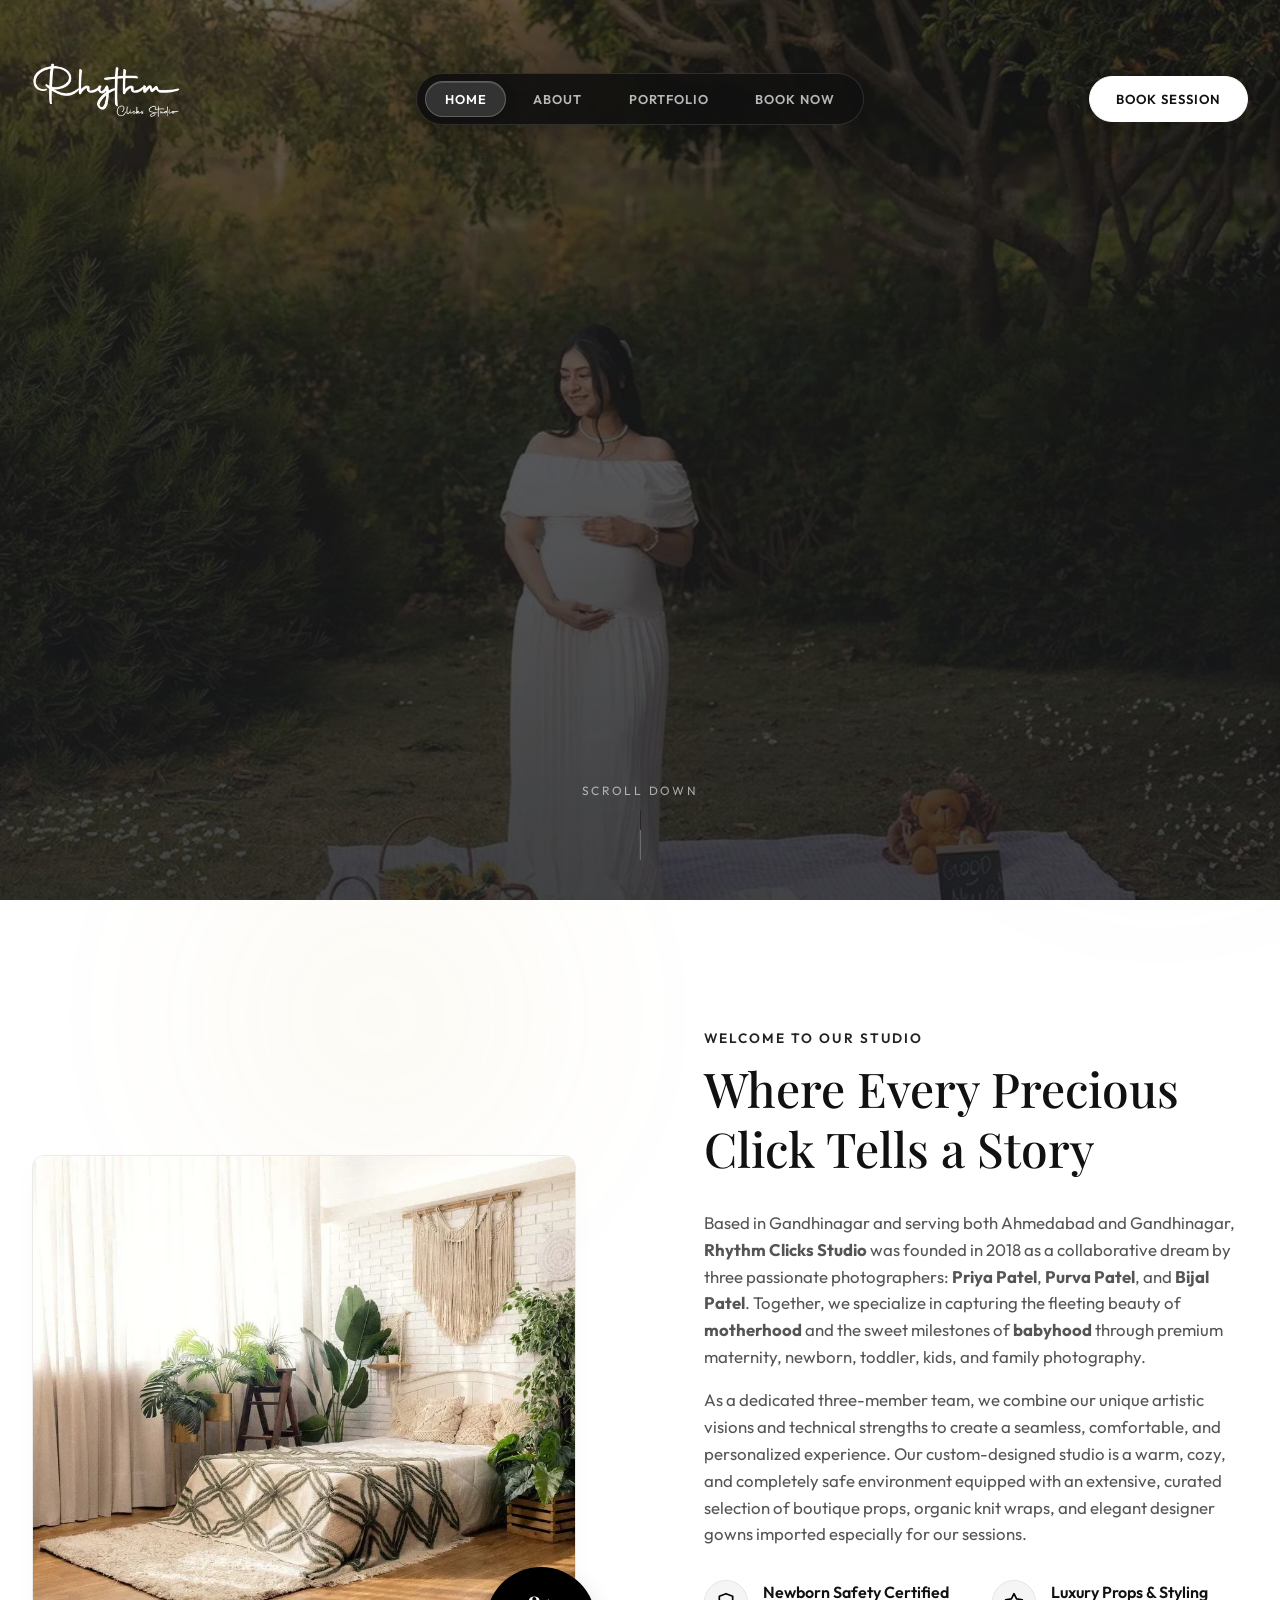
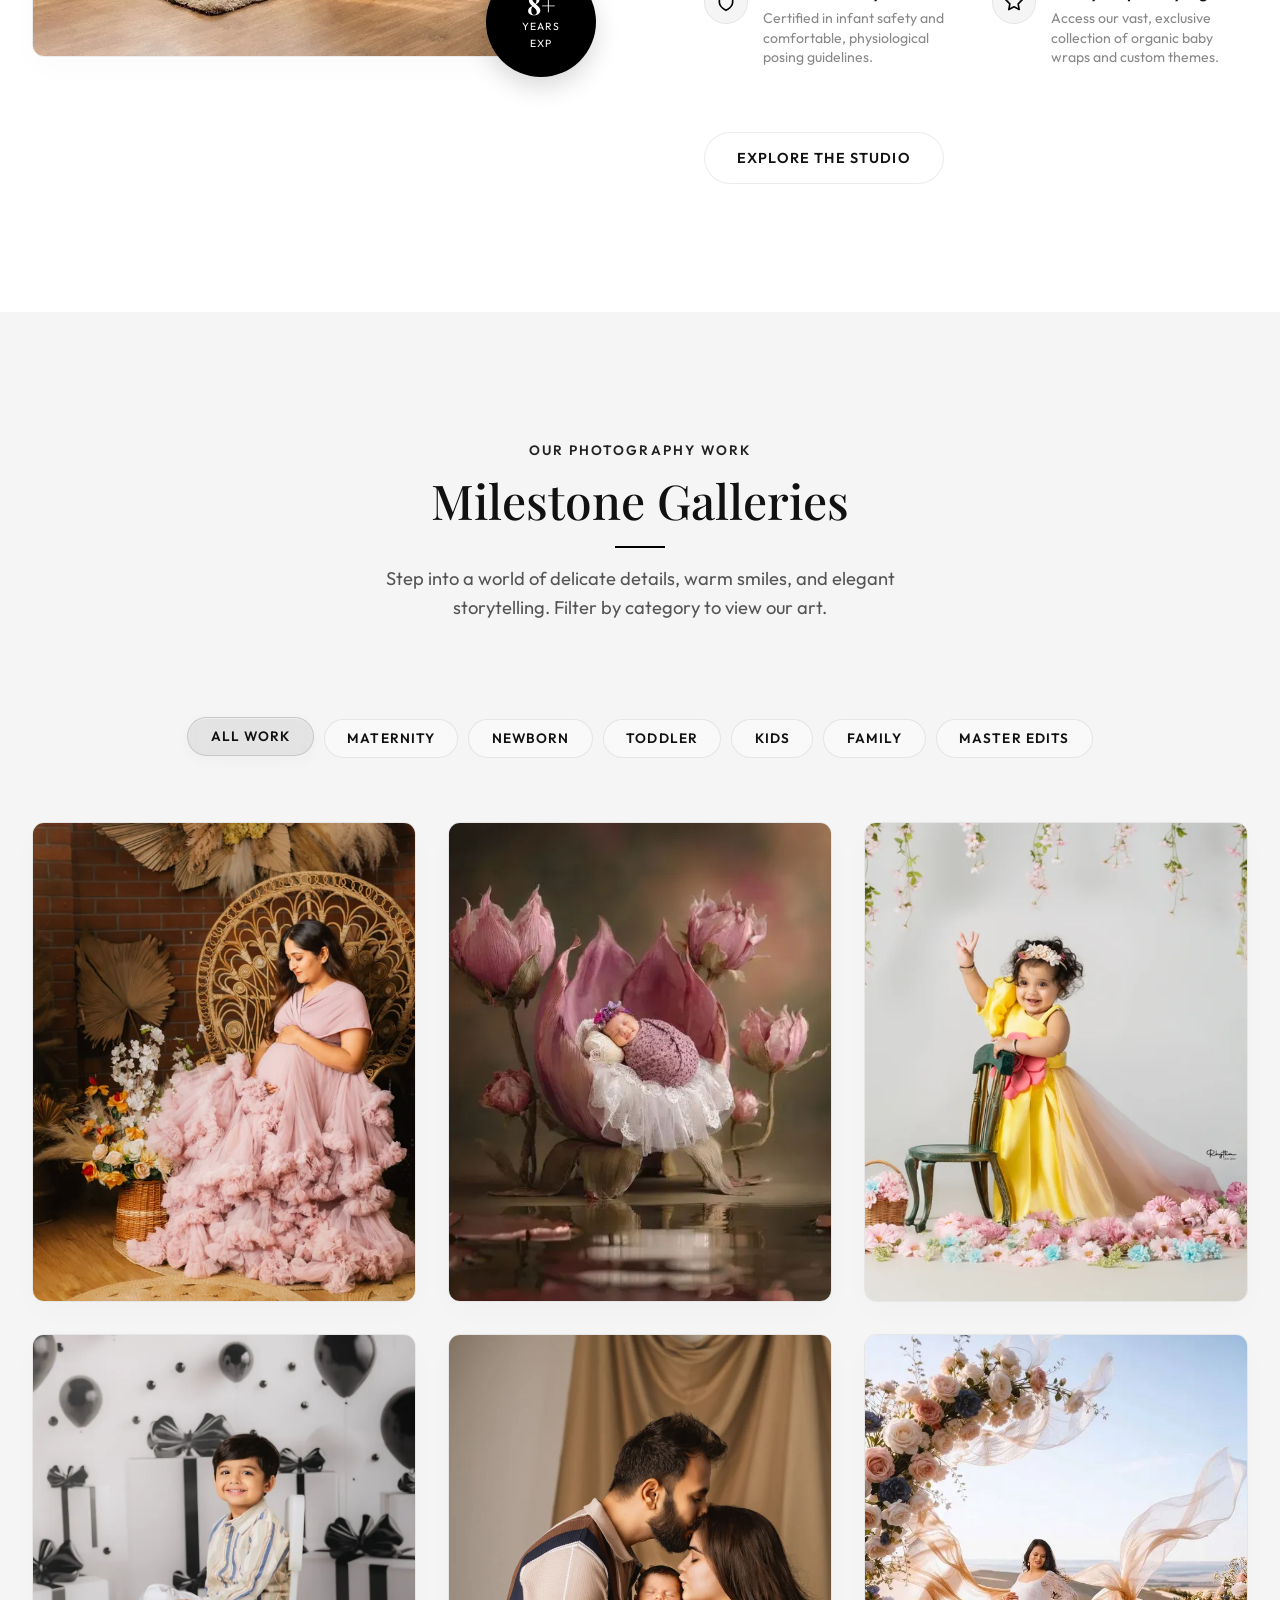
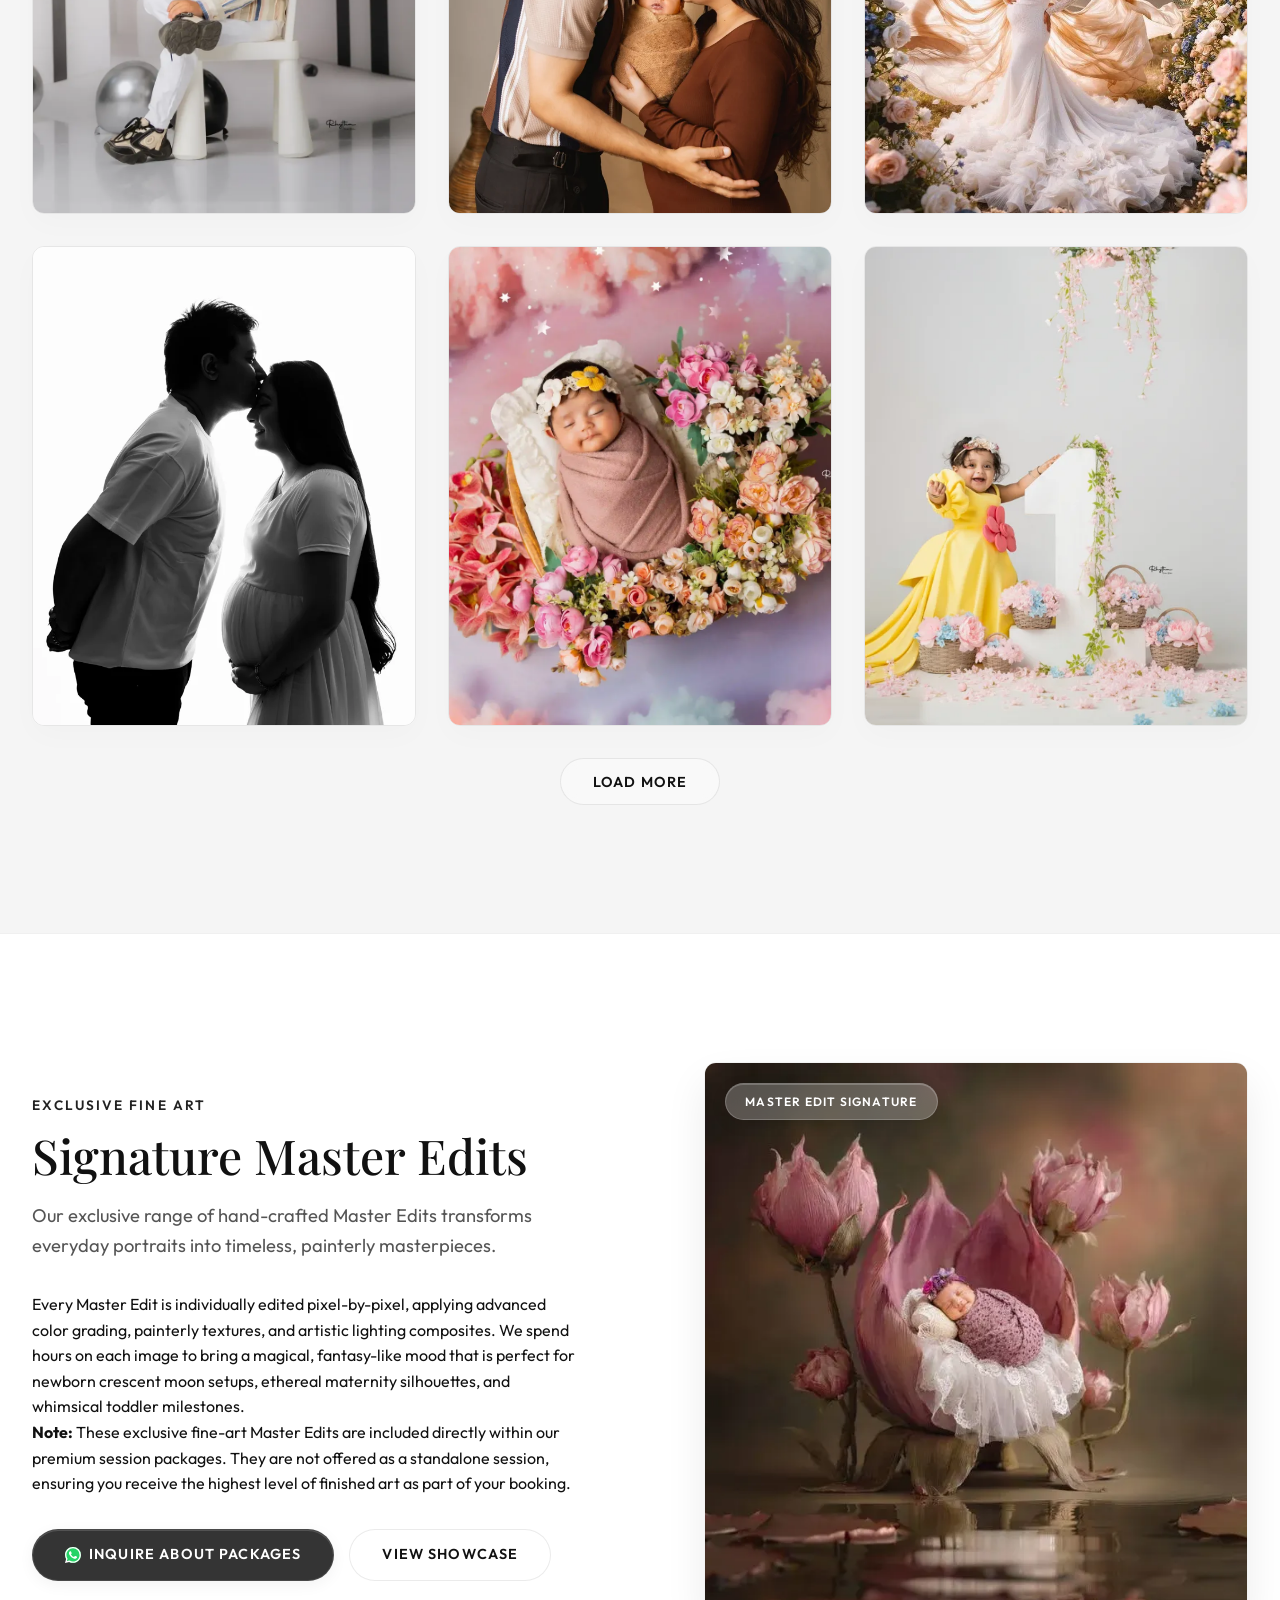
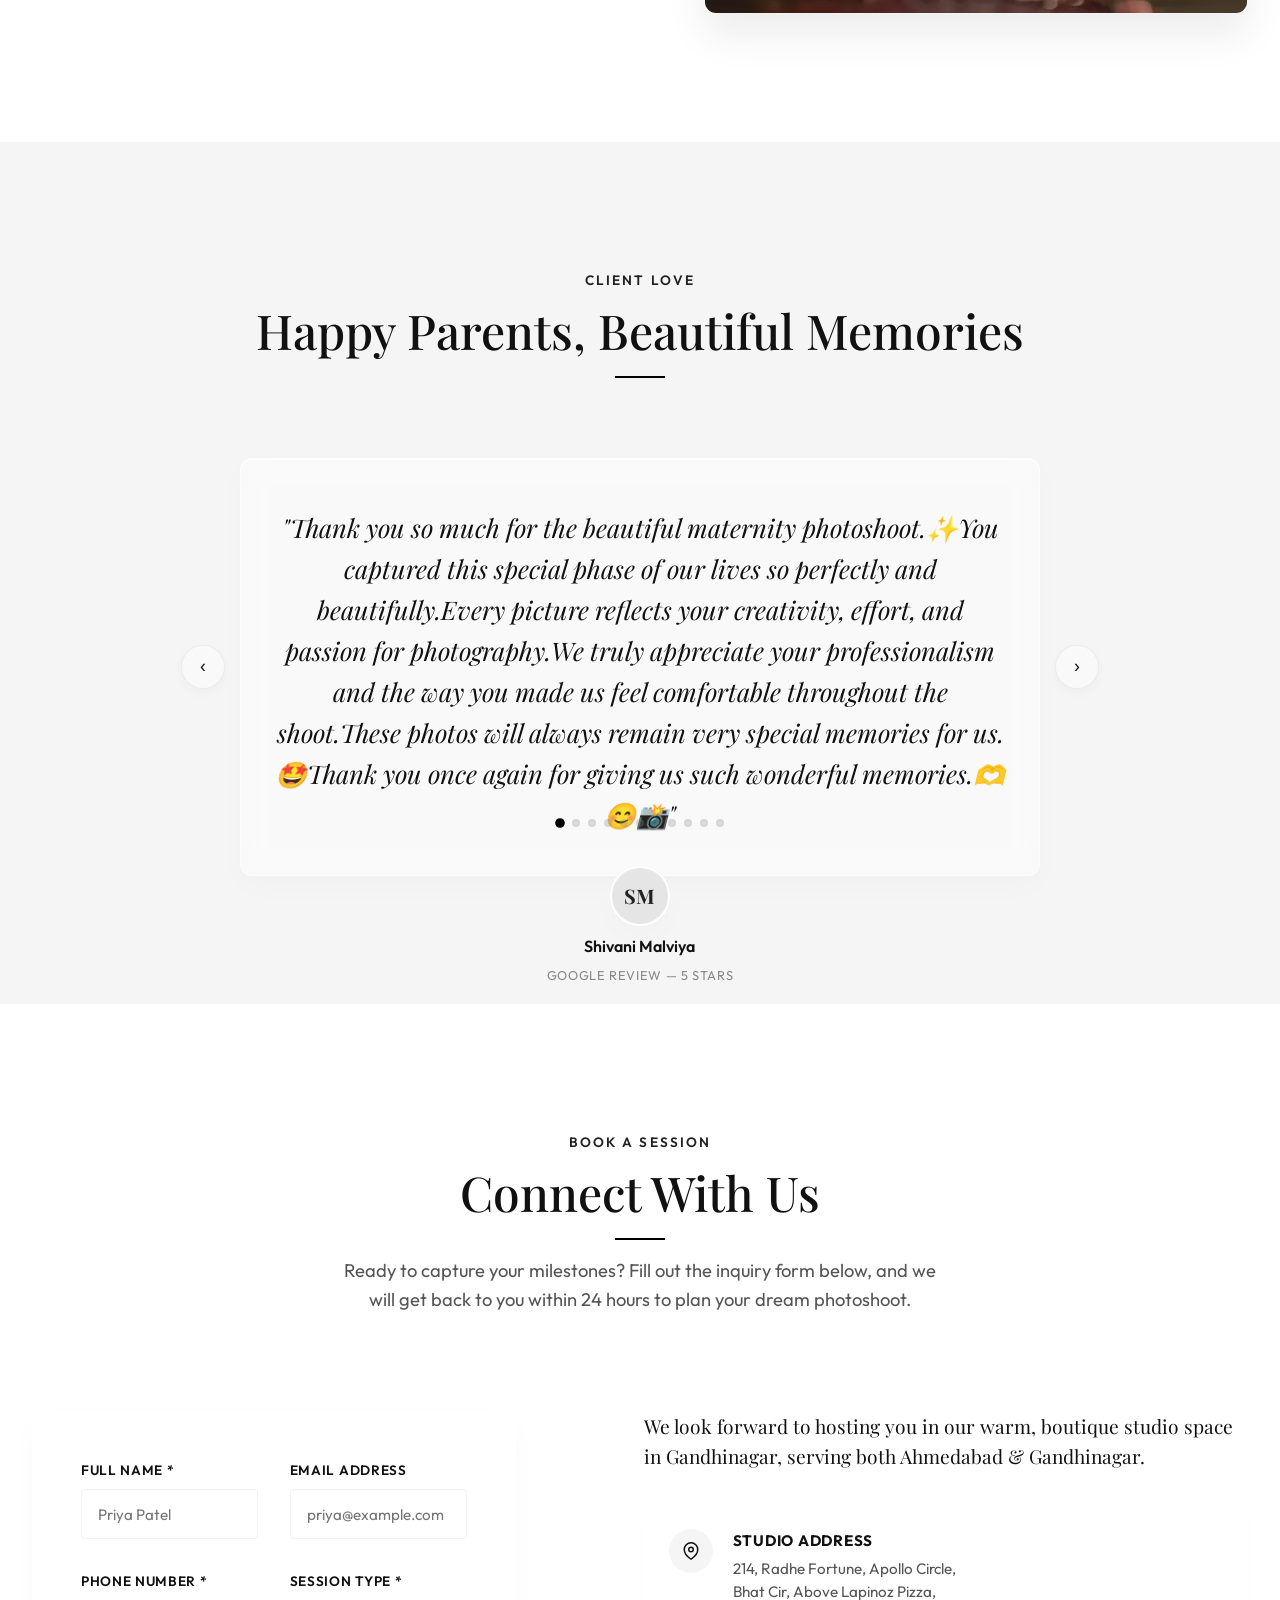
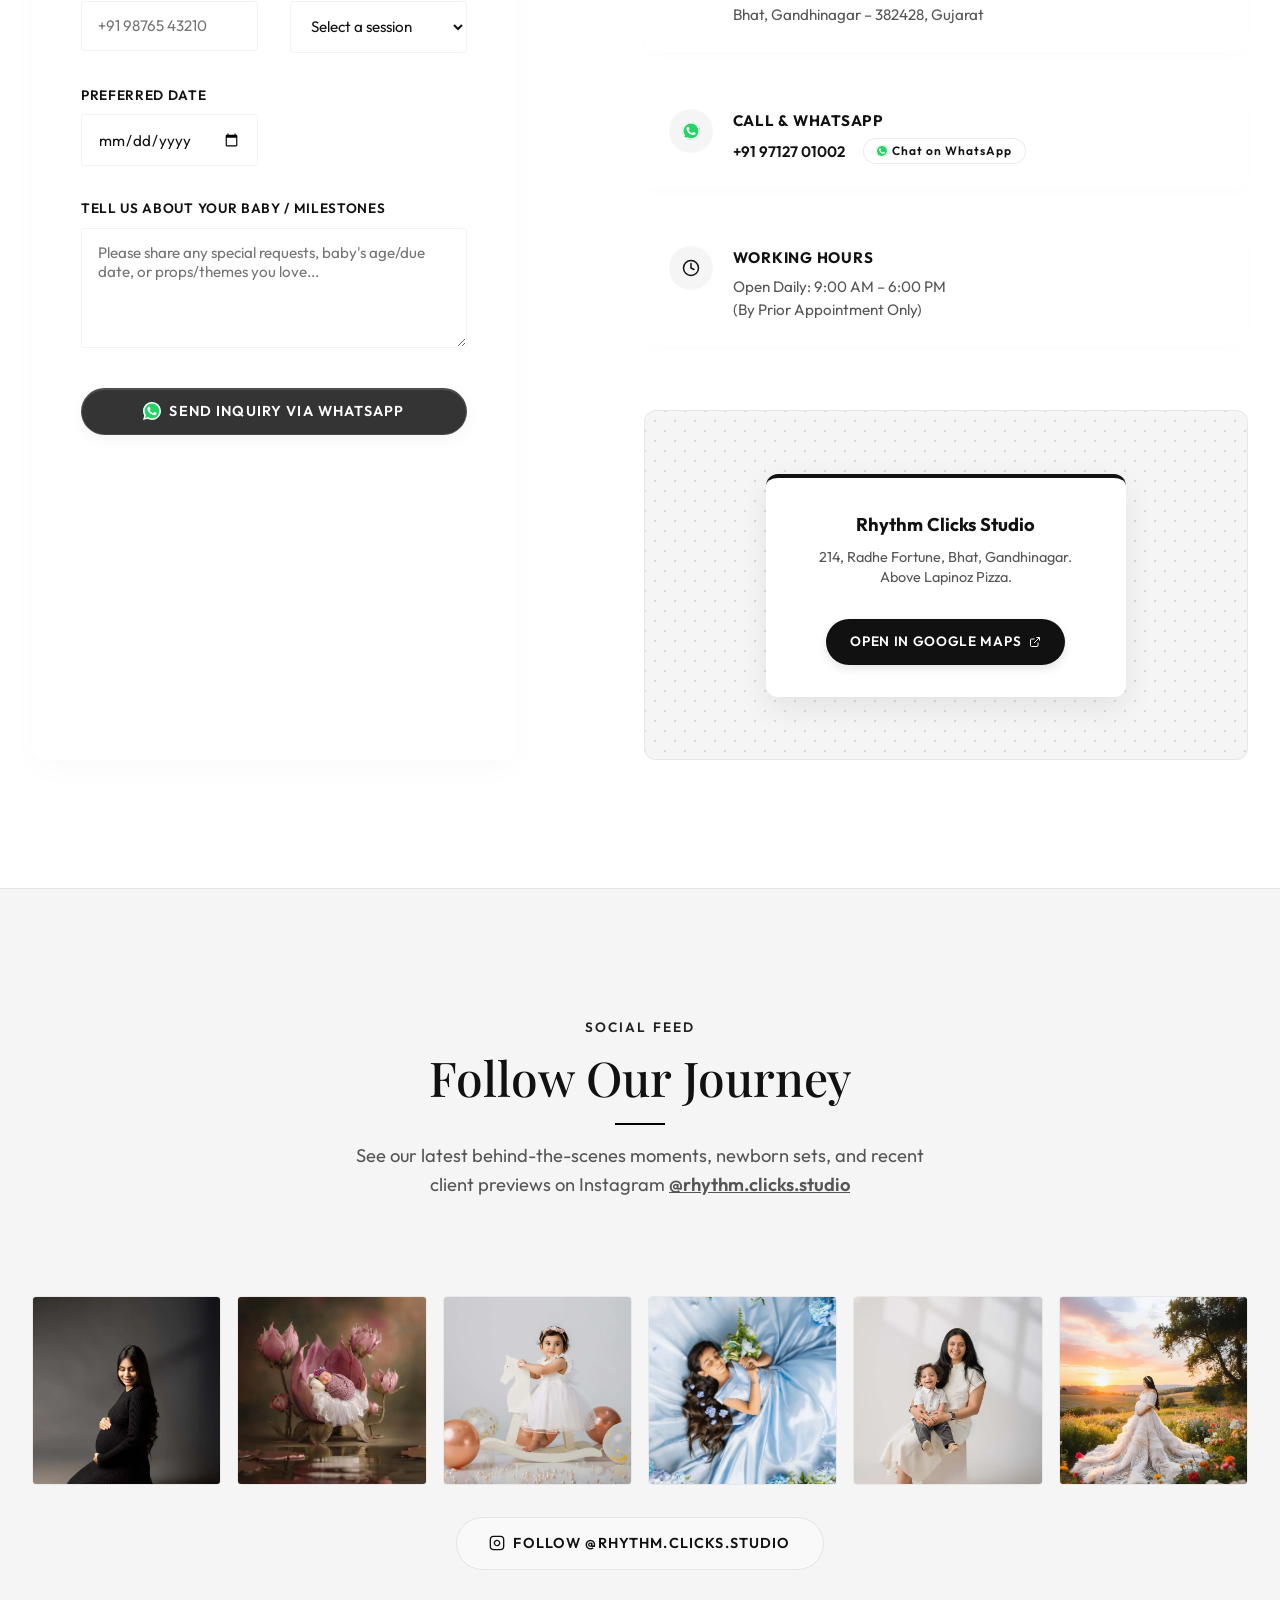
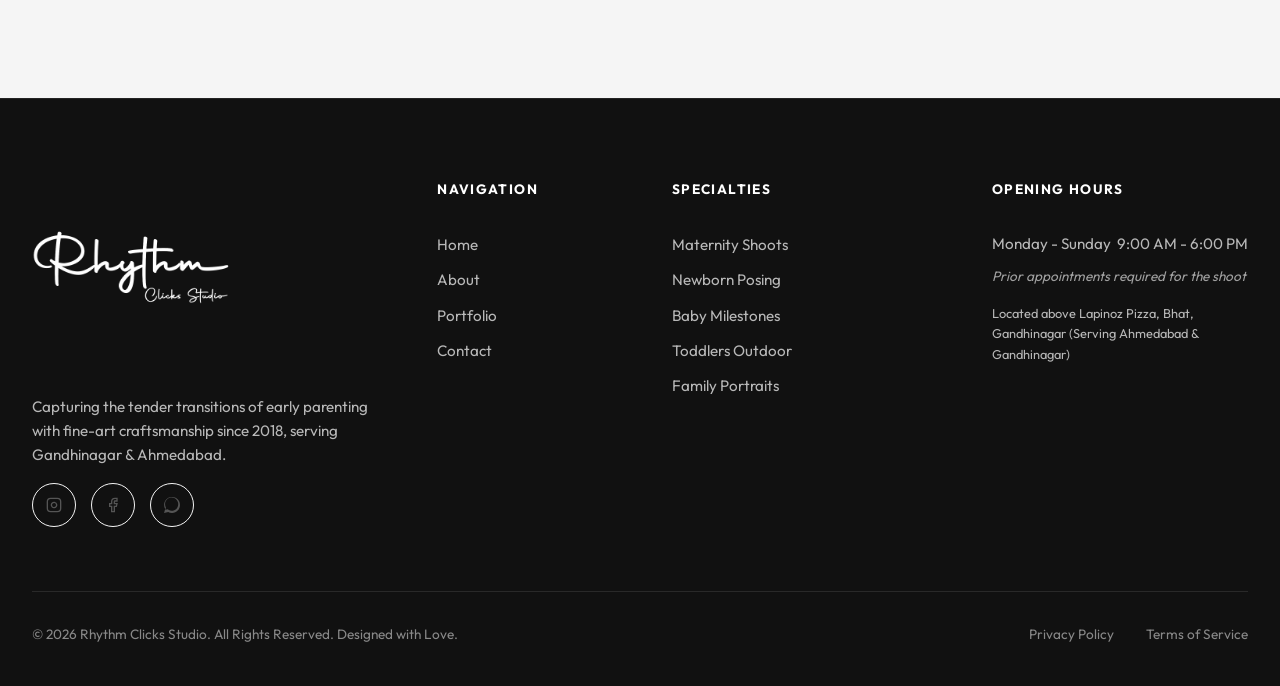
==== commit 7abd2a9a: "remove janmashtami page and promotion references" ====
--- a/index.html
+++ b/index.html
@@ -115,7 +115,6 @@
           <li><a href="#" class="nav-link active">Home</a></li>
           <li><a href="#about" class="nav-link">About</a></li>
           <li><a href="#portfolio" class="nav-link">Portfolio</a></li>
-          <li><a href="janmashtami.html" class="nav-link" style="color: #b38728; font-weight: 600;">Janmashtami Special</a></li>
           <li><a href="#contact" class="nav-link">Book Now</a></li>
         </ul>
       </nav>
@@ -138,7 +137,6 @@
       <li><a href="#" class="nav-link mobile-link active">Home</a></li>
       <li><a href="#about" class="nav-link mobile-link">About</a></li>
       <li><a href="#portfolio" class="nav-link mobile-link">Portfolio</a></li>
-      <li><a href="janmashtami.html" class="nav-link mobile-link" style="color: #b38728; font-weight: 600;">Janmashtami Special</a></li>
       <li><a href="#contact" class="nav-link mobile-link">Book Now</a></li>
     </ul>
     <a href="#contact" class="btn btn-primary mobile-link" style="text-align: center;">Book Session</a>
@@ -754,23 +752,5 @@
     </a>
   </div>
 
-  <!-- --- Janmashtami Special Promotion Popup --- -->
-  <div class="janmashtami-popup" id="janmashtami-promo-popup" role="dialog" aria-modal="true" aria-labelledby="janmashtami-title">
-    <div class="janmashtami-popup-content">
-      <button class="janmashtami-popup-close" id="janmashtami-popup-close" aria-label="Close Promotion Modal">&times;</button>
-      <div class="janmashtami-popup-banner">
-        <img src="assets/janmashtami_baby_1.jpg" alt="Janmashtami Special Baby Shoot Theme" loading="lazy">
-      </div>
-      <div class="janmashtami-popup-body">
-        <h3 id="janmashtami-title">Janmashtami Mini Shoot</h3>
-        <p>Celebrate your little Kanha or Radha's precious moments with our custom hand-crafted Krishna-themed setups. Festive packages start from only ₹2,500! Book your slot today.</p>
-        <div class="janmashtami-popup-buttons">
-          <a href="janmashtami.html" class="btn janmashtami-btn-gold">Explore Packages</a>
-          <button class="btn janmashtami-btn-outline" id="janmashtami-popup-skip">Maybe Later</button>
-        </div>
-      </div>
-    </div>
-  </div>
-
 </body>
 </html>
--- a/style.css
+++ b/style.css
@@ -2573,636 +2573,3 @@
   }
 }
 
-/* ==========================================================================
-   Janmashtami Promotion Styles (Cream & Gold Theme)
-   ========================================================================== */
-
-/* Popup Overlay */
-.janmashtami-popup {
-  position: fixed;
-  top: 0;
-  left: 0;
-  width: 100%;
-  height: 100%;
-  z-index: 2000;
-  background-color: rgba(12, 27, 20, 0.75); /* Dark green tint overlay */
-  backdrop-filter: blur(10px);
-  -webkit-backdrop-filter: blur(10px);
-  display: flex;
-  align-items: center;
-  justify-content: center;
-  opacity: 0;
-  pointer-events: none;
-  transition: opacity 0.5s ease;
-}
-
-.janmashtami-popup.active {
-  opacity: 1;
-  pointer-events: auto;
-}
-
-/* Popup Content Card */
-.janmashtami-popup-content {
-  background: #faf6f0; /* Cream background */
-  border: 3px double #b38728; /* Double gold border */
-  border-radius: 24px;
-  max-width: 580px;
-  width: 90%;
-  position: relative;
-  box-shadow: 0 25px 60px rgba(0, 0, 0, 0.25), 0 0 30px rgba(179, 135, 40, 0.1);
-  transform: translateY(40px) scale(0.95);
-  transition: transform 0.5s cubic-bezier(0.25, 1, 0.5, 1);
-  overflow: hidden;
-  color: #2d3748;
-}
-
-.janmashtami-popup.active .janmashtami-popup-content {
-  transform: translateY(0) scale(1);
-}
-
-/* Close Button */
-.janmashtami-popup-close {
-  position: absolute;
-  top: 15px;
-  right: 15px;
-  width: 38px;
-  height: 38px;
-  border-radius: 50%;
-  background: rgba(15, 56, 35, 0.08);
-  border: 1px solid rgba(179, 135, 40, 0.3);
-  color: #0f3823;
-  font-size: 1.5rem;
-  line-height: 1;
-  display: flex;
-  align-items: center;
-  justify-content: center;
-  cursor: pointer;
-  z-index: 10;
-  transition: all 0.3s ease;
-}
-
-.janmashtami-popup-close:hover {
-  background: #0f3823;
-  color: #faf6f0;
-  transform: rotate(90deg);
-}
-
-/* Popup Banner Image */
-.janmashtami-popup-banner {
-  width: 100%;
-  height: 250px;
-  position: relative;
-  overflow: hidden;
-}
-
-.janmashtami-popup-banner img {
-  width: 100%;
-  height: 100%;
-  object-fit: cover;
-  object-position: center 30%;
-}
-
-.janmashtami-popup-banner::after {
-  content: '';
-  position: absolute;
-  bottom: 0;
-  left: 0;
-  width: 100%;
-  height: 60px;
-  background: linear-gradient(to top, #faf6f0, transparent);
-}
-
-/* Popup Text Section */
-.janmashtami-popup-body {
-  padding: 25px 35px 35px;
-  text-align: center;
-}
-
-.janmashtami-popup-tag {
-  display: inline-block;
-  background: rgba(15, 56, 35, 0.06);
-  border: 1px solid rgba(179, 135, 40, 0.3);
-  color: #0f3823;
-  font-size: 0.75rem;
-  text-transform: uppercase;
-  letter-spacing: 0.15em;
-  padding: 5px 15px;
-  border-radius: 20px;
-  font-weight: 600;
-  margin-bottom: 12px;
-}
-
-.janmashtami-popup-body h3 {
-  font-family: 'Playfair Display', serif;
-  font-size: 2.2rem;
-  color: #0f3823; /* Forest green */
-  margin-bottom: 10px;
-  letter-spacing: 0.02em;
-  font-weight: 700;
-}
-
-.janmashtami-popup-body p {
-  color: #4a5568;
-  font-size: 0.95rem;
-  line-height: 1.6;
-  margin-bottom: 25px;
-  font-family: 'Outfit', sans-serif;
-}
-
-.janmashtami-popup-buttons {
-  display: flex;
-  gap: 15px;
-  justify-content: center;
-  flex-wrap: wrap;
-}
-
-.janmashtami-btn-gold {
-  background: linear-gradient(135deg, #bf953f 0%, #fcf6ba 25%, #b38728 50%, #fcf6ba 75%, #bf953f 100%);
-  color: #0f3823 !important;
-  font-weight: 700;
-  border: 1px solid #b38728;
-  box-shadow: 0 4px 15px rgba(179, 135, 40, 0.2);
-  transition: all 0.3s cubic-bezier(0.2, 0.8, 0.2, 1);
-  text-transform: uppercase;
-  letter-spacing: 0.05em;
-}
-
-.janmashtami-btn-gold:hover {
-  transform: translateY(-2px);
-  box-shadow: 0 8px 25px rgba(179, 135, 40, 0.35);
-  background: linear-gradient(135deg, #fcf6ba 0%, #bf953f 50%, #fcf6ba 100%);
-}
-
-.janmashtami-btn-outline {
-  border: 1px solid rgba(15, 56, 35, 0.3);
-  background: transparent;
-  color: #0f3823 !important;
-  font-weight: 600;
-  text-transform: uppercase;
-  letter-spacing: 0.05em;
-  transition: all 0.3s ease;
-}
-
-.janmashtami-btn-outline:hover {
-  background: rgba(15, 56, 35, 0.05);
-  border-color: #0f3823;
-  transform: translateY(-2px);
-}
-
-/* Dedicated Landing Page Custom Styles */
-.janmashtami-page {
-  background: #fdfbf7 !important; /* Creamy canvas background */
-  color: #2d3748 !important;
-  font-family: 'Outfit', sans-serif;
-  overflow-x: hidden;
-}
-
-.janmashtami-page header.scrolled {
-  background: rgba(253, 251, 247, 0.96) !important;
-  border-bottom: 1px solid rgba(179, 135, 40, 0.15);
-}
-
-.janmashtami-page header .nav-link,
-.janmashtami-page header .btn-secondary {
-  color: #0f3823 !important;
-}
-
-.janmashtami-hero {
-  padding: 160px 0 80px;
-  text-align: center;
-  position: relative;
-  background: radial-gradient(circle at top, #faf3e6 0%, #fdfbf7 70%);
-}
-
-.janmashtami-gold-text {
-  background: linear-gradient(135deg, #a87e22 0%, #dfb76c 50%, #8a6515 100%);
-  -webkit-background-clip: text;
-  -webkit-text-fill-color: transparent;
-  display: inline-block;
-  font-weight: 700;
-}
-
-.janmashtami-hero h1 {
-  font-family: 'Playfair Display', serif;
-  font-size: 3.5rem;
-  font-weight: 700;
-  line-height: 1.2;
-  margin-bottom: 15px;
-  color: #0f3823; /* Forest green */
-}
-
-.janmashtami-hero p {
-  font-size: 1.15rem;
-  color: #4a5568;
-  max-width: 650px;
-  margin: 0 auto 35px;
-  line-height: 1.6;
-}
-
-/* Subtitle and headings */
-.janmashtami-page .section-header h2 {
-  color: #0f3823 !important;
-}
-
-.janmashtami-page .subtitle {
-  color: #b38728 !important;
-}
-
-/* Package Grid and Redesign */
-.janmashtami-packages-grid {
-  display: grid;
-  grid-template-columns: repeat(auto-fit, minmax(280px, 1fr));
-  gap: 30px;
-  margin-top: 40px;
-}
-
-@media (min-width: 992px) {
-  .janmashtami-packages-grid {
-    grid-template-columns: repeat(2, 1fr);
-  }
-}
-
-.janmashtami-package-card {
-  background: #ffffff;
-  border: 1px solid rgba(179, 135, 40, 0.2);
-  border-radius: 20px;
-  padding: 40px 30px;
-  box-shadow: 0 10px 30px rgba(15, 56, 35, 0.03);
-  position: relative;
-  transition: all 0.4s cubic-bezier(0.2, 0.8, 0.2, 1);
-  display: flex;
-  flex-direction: column;
-  align-items: center;
-  text-align: center;
-  border-top: 4px solid #b38728; /* Gold top border */
-}
-
-.janmashtami-package-card:hover {
-  transform: translateY(-5px);
-  box-shadow: 0 15px 40px rgba(179, 135, 40, 0.12);
-  border-color: rgba(179, 135, 40, 0.4);
-}
-
-.janmashtami-card-num {
-  position: absolute;
-  top: -18px;
-  left: 50%;
-  transform: translateX(-50%);
-  width: 32px;
-  height: 32px;
-  border-radius: 50%;
-  background: #730819;
-  color: #ffffff;
-  display: flex;
-  align-items: center;
-  justify-content: center;
-  font-weight: 700;
-  font-size: 0.85rem;
-  border: 2px solid #ffffff;
-}
-
-.janmashtami-package-card h3 {
-  font-family: 'Playfair Display', serif;
-  font-size: 1.6rem;
-  color: #0f3823;
-  margin-bottom: 5px;
-  text-transform: uppercase;
-  letter-spacing: 0.02em;
-}
-
-.janmashtami-package-card .desc {
-  font-size: 0.88rem;
-  color: #718096;
-  margin-bottom: 20px;
-  font-style: italic;
-}
-
-.janmashtami-price-badge {
-  background: radial-gradient(circle, #730819 0%, #8c1c2b 100%);
-  color: #ffffff;
-  font-size: 1.6rem;
-  font-weight: 700;
-  padding: 6px 28px;
-  border-radius: 30px;
-  margin-bottom: 25px;
-  box-shadow: 0 4px 10px rgba(115, 8, 25, 0.25);
-  font-family: 'Outfit', sans-serif;
-  letter-spacing: 0.02em;
-}
-
-.janmashtami-package-details {
-  list-style: none;
-  padding: 0;
-  margin: 0 0 30px;
-  width: 100%;
-  text-align: left;
-}
-
-.janmashtami-package-details li {
-  padding: 8px 0 8px 28px;
-  position: relative;
-  font-size: 0.95rem;
-  color: #4a5568;
-  border-bottom: 1px solid rgba(0, 0, 0, 0.03);
-}
-
-.janmashtami-package-details li::before {
-  content: ' ';
-  position: absolute;
-  left: 2px;
-  top: 10px;
-  width: 16px;
-  height: 16px;
-  background-size: contain;
-  background-repeat: no-repeat;
-}
-
-/* Custom bullet icon rules */
-.janmashtami-package-details li.bullet-time::before {
-  background-image: url("data:image/svg+xml,%3Csvg xmlns='http://www.w3.org/2000/svg' viewBox='0 0 24 24' fill='none' stroke='%23b38728' stroke-width='2' stroke-linecap='round' stroke-linejoin='round'%3E%3Ccircle cx='12' cy='12' r='10'/%3E%3Cpolyline points='12 6 12 12 16 14'/%3E%3C/svg%3E");
-}
-.janmashtami-package-details li.bullet-pics::before {
-  background-image: url("data:image/svg+xml,%3Csvg xmlns='http://www.w3.org/2000/svg' viewBox='0 0 24 24' fill='none' stroke='%23b38728' stroke-width='2' stroke-linecap='round' stroke-linejoin='round'%3E%3Cpath d='M23 19a2 2 0 0 1-2 2H3a2 2 0 0 1-2-2V8a2 2 0 0 1 2-2h4l2-3h6l2 3h4a2 2 0 0 1 2 2z'/%3E%3Ccircle cx='12' cy='13' r='4'/%3E%3C/svg%3E");
-}
-.janmashtami-package-details li.bullet-outfit::before {
-  background-image: url("data:image/svg+xml,%3Csvg xmlns='http://www.w3.org/2000/svg' viewBox='0 0 24 24' fill='none' stroke='%23b38728' stroke-width='2' stroke-linecap='round' stroke-linejoin='round'%3E%3Cpath d='M20.38 3.46L16 2a4 4 0 0 1-8 0L3.62 3.46a2 2 0 0 0-1.34 2.23l.85 5.68a2 2 0 0 0 2 1.71h1.78l-.92 8.24A2 2 0 0 0 8 23.38h8a2 2 0 0 0 2.01-2.06l-.92-8.24h1.78a2 2 0 0 0 2-1.71l.85-5.68a2 2 0 0 0-1.34-2.23z'/%3E%3C/svg%3E");
-}
-.janmashtami-package-details li.bullet-age::before {
-  background-image: url("data:image/svg+xml,%3Csvg xmlns='http://www.w3.org/2000/svg' viewBox='0 0 24 24' fill='none' stroke='%23b38728' stroke-width='2' stroke-linecap='round' stroke-linejoin='round'%3E%3Cpath d='M17 21v-2a4 4 0 0 0-4-4H5a4 4 0 0 0-4 4v2'/%3E%3Ccircle cx='9' cy='7' r='4'/%3E%3Cpath d='M23 21v-2a4 4 0 0 0-3-3.87'/%3E%3Cpath d='M16 3.13a4 4 0 0 1 0 7.75'/%3E%3C/svg%3E");
-}
-.janmashtami-package-details li.bullet-mom::before {
-  background-image: url("data:image/svg+xml,%3Csvg xmlns='http://www.w3.org/2000/svg' viewBox='0 0 24 24' fill='none' stroke='%23b38728' stroke-width='2' stroke-linecap='round' stroke-linejoin='round'%3E%3Cpath d='M12 21.35l-1.45-1.32C5.4 15.36 2 12.28 2 8.5 2 5.42 4.42 3 7.5 3c1.74 0 3.41.81 4.5 2.09C13.09 3.81 14.76 3 16.5 3 19.58 3 22 5.42 22 8.5c0 3.78-3.4 6.86-8.55 11.54L12 21.35z'/%3E%3C/svg%3E");
-}
-.janmashtami-package-details li.bullet-video::before {
-  background-image: url("data:image/svg+xml,%3Csvg xmlns='http://www.w3.org/2000/svg' viewBox='0 0 24 24' fill='none' stroke='%23b38728' stroke-width='2' stroke-linecap='round' stroke-linejoin='round'%3E%3Cpolygon points='23 7 16 12 23 17 23 7'/%3E%3Crect x='1' y='5' width='15' height='14' rx='2' ry='2'/%3E%3C/svg%3E");
-}
-
-/* Session Details Block */
-.janmashtami-session-details {
-  background: #ffffff;
-  border: 1px solid rgba(179, 135, 40, 0.15);
-  border-radius: 20px;
-  padding: 30px;
-  display: flex;
-  flex-wrap: wrap;
-  justify-content: space-around;
-  gap: 20px;
-  margin-top: 50px;
-  box-shadow: 0 8px 25px rgba(15, 56, 35, 0.02);
-  text-align: center;
-}
-
-.janmashtami-detail-item {
-  flex: 1;
-  min-width: 150px;
-  display: flex;
-  flex-direction: column;
-  align-items: center;
-  gap: 8px;
-}
-
-.janmashtami-detail-circle {
-  width: 50px;
-  height: 50px;
-  border-radius: 50%;
-  background: rgba(15, 56, 35, 0.05);
-  border: 1px solid rgba(179, 135, 40, 0.2);
-  display: flex;
-  align-items: center;
-  justify-content: center;
-  color: #0f3823;
-  margin-bottom: 5px;
-}
-
-.janmashtami-detail-item strong {
-  font-size: 0.95rem;
-  color: #0f3823;
-}
-
-.janmashtami-detail-item span {
-  font-size: 0.8rem;
-  color: #718096;
-}
-
-/* Add-ons styling */
-.janmashtami-addons-wrapper {
-  background: #ffffff;
-  border: 1px solid rgba(179, 135, 40, 0.15);
-  border-radius: 20px;
-  padding: 35px;
-  margin-top: 30px;
-  box-shadow: 0 8px 25px rgba(15, 56, 35, 0.02);
-}
-
-.janmashtami-addons-wrapper h3 {
-  font-family: 'Playfair Display', serif;
-  font-size: 1.6rem;
-  color: #0f3823;
-  margin-bottom: 25px;
-  text-align: center;
-  text-transform: uppercase;
-  letter-spacing: 0.05em;
-}
-
-.janmashtami-addons-grid {
-  display: grid;
-  grid-template-columns: 1fr;
-  gap: 20px;
-}
-
-@media (min-width: 768px) {
-  .janmashtami-addons-grid {
-    grid-template-columns: 1fr 1fr;
-  }
-}
-
-.janmashtami-addon-card {
-  display: flex;
-  align-items: center;
-  gap: 20px;
-  padding: 15px 20px;
-  background: #faf8f5;
-  border-radius: 15px;
-  border-left: 4px solid #b38728;
-}
-
-.janmashtami-addon-icon {
-  width: 44px;
-  height: 44px;
-  border-radius: 50%;
-  background: rgba(179, 135, 40, 0.1);
-  display: flex;
-  align-items: center;
-  justify-content: center;
-  color: #b38728;
-  flex-shrink: 0;
-}
-
-.janmashtami-addon-text h4 {
-  font-size: 1.05rem;
-  color: #0f3823;
-  margin-bottom: 2px;
-}
-
-.janmashtami-addon-text p {
-  font-size: 0.85rem;
-  color: #718096;
-}
-
-/* Terms and Conditions */
-.janmashtami-terms-wrapper {
-  background: #faf8f5;
-  border: 1px solid rgba(179, 135, 40, 0.15);
-  border-radius: 20px;
-  padding: 40px;
-  margin-top: 60px;
-}
-
-.janmashtami-terms-wrapper h3 {
-  font-family: 'Playfair Display', serif;
-  font-size: 1.5rem;
-  color: #0f3823;
-  margin-bottom: 30px;
-  text-align: center;
-  text-transform: uppercase;
-  letter-spacing: 0.05em;
-  position: relative;
-}
-
-.janmashtami-terms-grid {
-  display: grid;
-  grid-template-columns: 1fr;
-  gap: 20px 40px;
-}
-
-@media (min-width: 768px) {
-  .janmashtami-terms-grid {
-    grid-template-columns: 1fr 1fr;
-  }
-}
-
-.janmashtami-term-item {
-  position: relative;
-  padding-left: 28px;
-  font-size: 0.9rem;
-  line-height: 1.6;
-  color: #4a5568;
-}
-
-.janmashtami-term-item::before {
-  content: '✓';
-  position: absolute;
-  left: 0;
-  color: #b38728;
-  font-weight: 700;
-  font-size: 1rem;
-  top: -1px;
-}
-
-/* Mini Showcase Gallery */
-.janmashtami-gallery-title {
-  text-align: center;
-  margin-top: 80px;
-  margin-bottom: 40px;
-}
-
-.janmashtami-gallery-grid {
-  display: grid;
-  grid-template-columns: repeat(auto-fit, minmax(220px, 1fr));
-  gap: 20px;
-  margin-bottom: 60px;
-}
-
-.janmashtami-gallery-item {
-  border-radius: 16px;
-  overflow: hidden;
-  border: 1px solid rgba(179, 135, 40, 0.15);
-  box-shadow: 0 8px 20px rgba(15, 56, 35, 0.02);
-  aspect-ratio: 3 / 2;
-  cursor: pointer;
-  position: relative;
-}
-
-.janmashtami-gallery-item img {
-  width: 100%;
-  height: 100%;
-  object-fit: cover;
-  transition: transform 0.5s ease;
-  display: block;
-}
-
-.janmashtami-gallery-item:hover img {
-  transform: scale(1.05);
-}
-
-.janmashtami-gallery-overlay {
-  position: absolute;
-  top: 0;
-  left: 0;
-  width: 100%;
-  height: 100%;
-  background: rgba(15, 56, 35, 0.3);
-  opacity: 0;
-  display: flex;
-  align-items: center;
-  justify-content: center;
-  color: #ffffff;
-  font-size: 0.9rem;
-  font-weight: 600;
-  letter-spacing: 0.05em;
-  text-transform: uppercase;
-  transition: opacity 0.3s ease;
-}
-
-.janmashtami-gallery-item:hover .janmashtami-gallery-overlay {
-  opacity: 1;
-}
-
-/* Main Booking Footer Section */
-.janmashtami-booking-footer {
-  text-align: center;
-  padding: 60px 0;
-  background: radial-gradient(circle, #faf3e6 0%, #fdfbf7 100%);
-  border-top: 1px solid rgba(179, 135, 40, 0.15);
-  margin-top: 80px;
-}
-
-.janmashtami-booking-footer h2 {
-  font-family: 'Playfair Display', serif;
-  font-size: 2.2rem;
-  color: #0f3823;
-  margin-bottom: 25px;
-}
-
-.janmashtami-booking-details {
-  display: flex;
-  justify-content: center;
-  gap: 30px;
-  flex-wrap: wrap;
-  margin-bottom: 35px;
-}
-
-.janmashtami-booking-info-item {
-  display: flex;
-  align-items: center;
-  gap: 10px;
-  font-size: 1.15rem;
-  color: #0f3823;
-  font-weight: 600;
-}
-
-.janmashtami-booking-info-item a {
-  color: inherit;
-  text-decoration: none;
-  transition: color 0.2s ease;
-}
-
-.janmashtami-booking-info-item a:hover {
-  color: #b38728;
-}
-
-.janmashtami-booking-info-item svg {
-  width: 20px;
-  height: 20px;
-  color: #b38728;
-}
